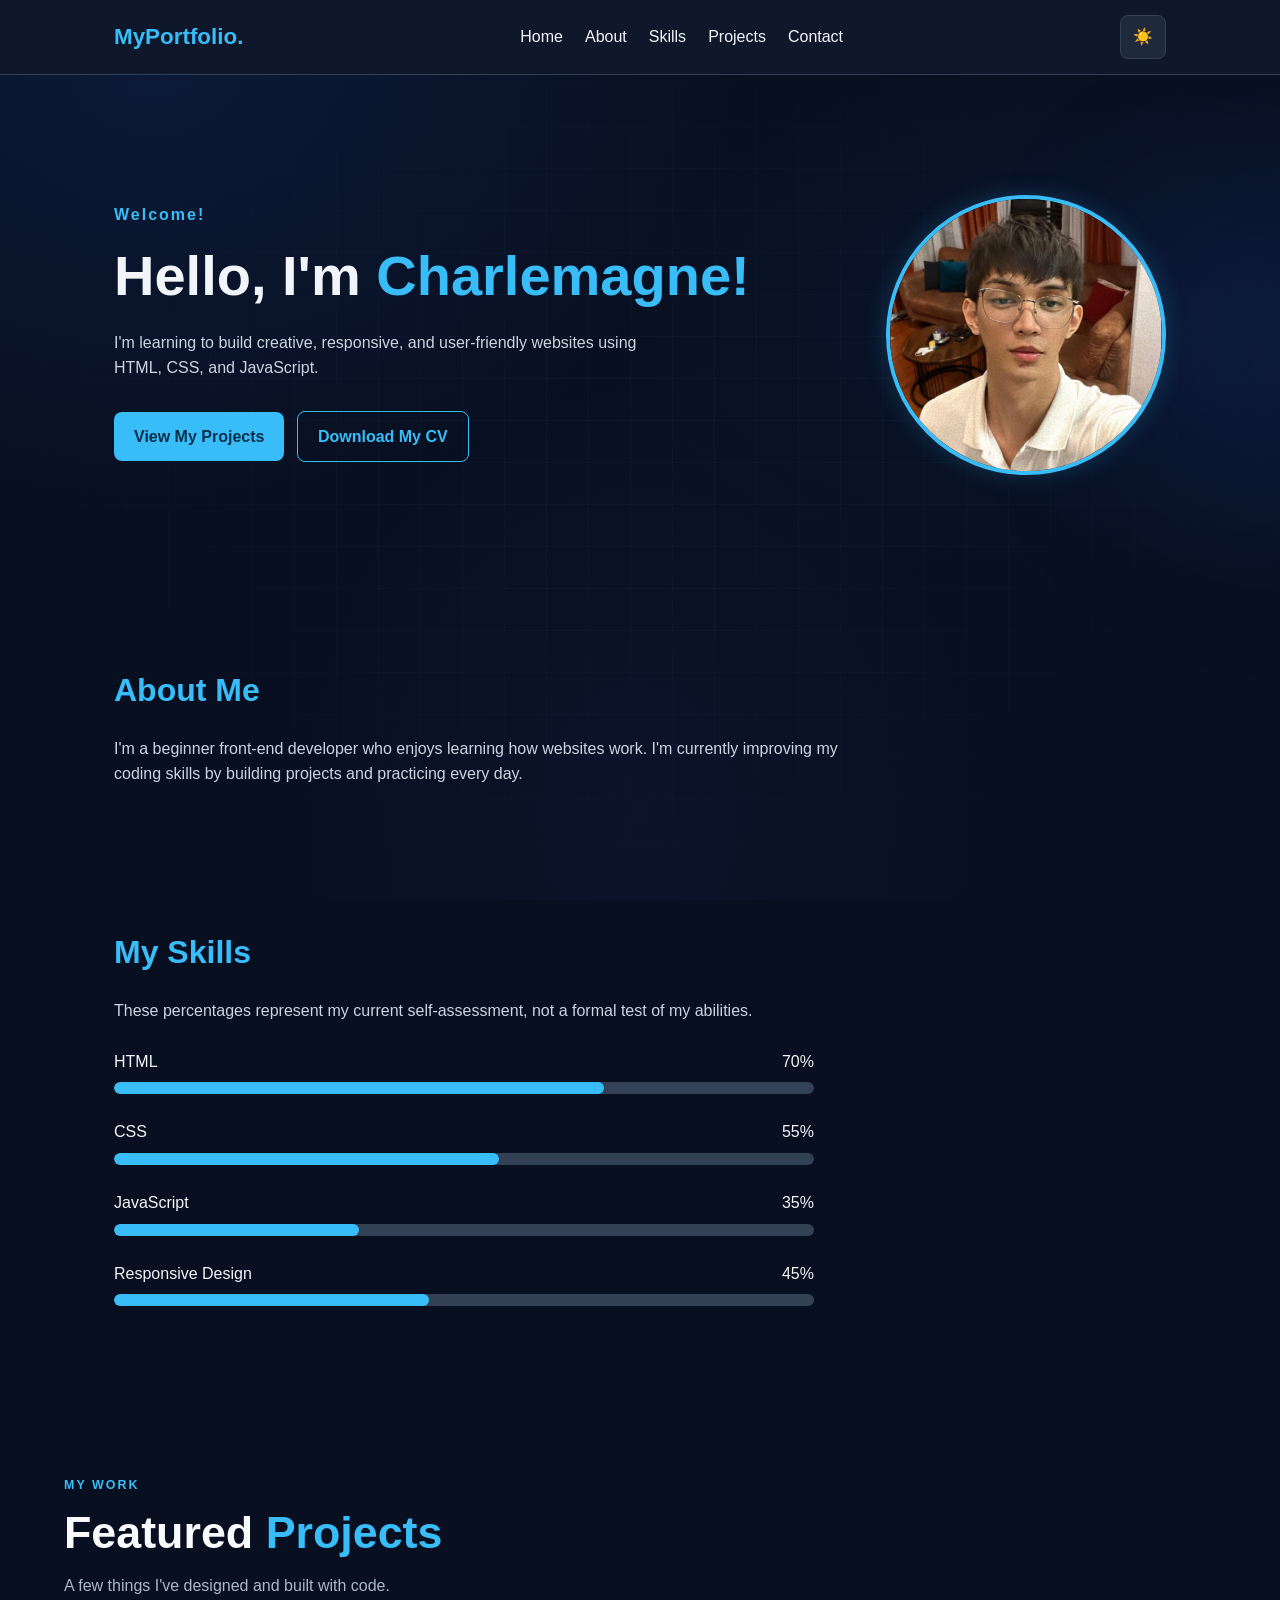
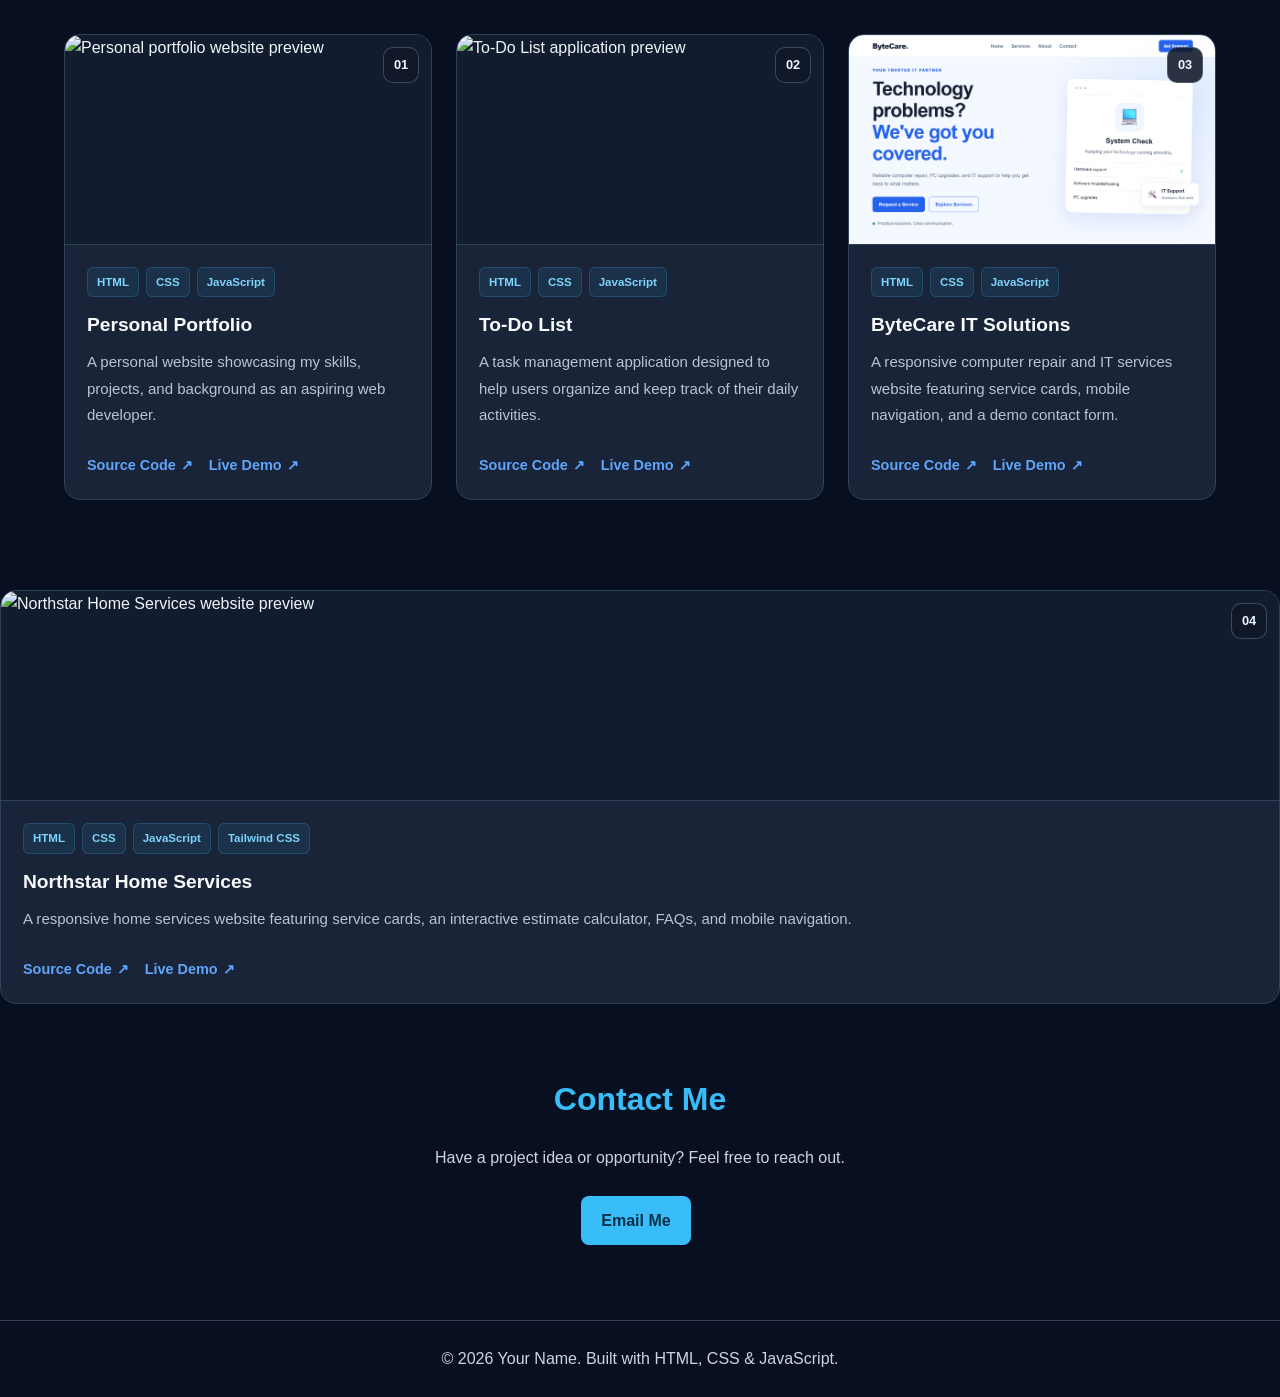
==== index.html @ 82685872 "Update index.html" ====
<!DOCTYPE html>
<html lang="en">
<head>
    <meta charset="UTF-8">
    <meta name="viewport" content="width=device-width, initial-scale=1.0">
    <title>My Portfolio</title>
    <link rel="stylesheet" href="style.css">
</head>
<body>

    <!-- Navigation -->
    <header>
        <nav class="navbar">
            <a href="#home" class="logo">MyPortfolio.</a>

            <button class="menu-toggle" id="menu-toggle"
                aria-label="Open navigation menu"
                aria-expanded="false">
                ☰
            </button>

            <ul class="nav-links" id="nav-links">
                <li><a href="#home">Home</a></li>
                <li><a href="#about">About</a></li>
                <li><a href="#skills">Skills</a></li>
                <li><a href="#projects">Projects</a></li>
                <li><a href="#contact">Contact</a></li>
            </ul>

            <button class="theme-toggle" id="theme-toggle"
                aria-label="Switch color theme">☀️</button>
        </nav>
    </header>

    <main>
        <!-- Home -->
        <section id="home" class="hero">
            <div class="hero-content">
                <p class="tagline">Welcome!</p>
                <h1>Hello, I'm <span>Charlemagne!</span></h1>
                <p>
                    I'm learning to build creative, responsive,
                    and user-friendly websites using HTML, CSS,
                    and JavaScript.
                </p>
                <a href="#projects" class="btn">View My Projects</a>
                <a href="cv.pdf" class="btn btn-outline" download>
                    Download My CV
                </a>
            </div>

            <div class="hero-image">
                <img src="profile.jpg" alt="My profile picture">
            </div>
        </section>

        <!-- About -->
        <section id="about" class="section">
            <h2>About Me</h2>
            <p>
                I'm a beginner front-end developer who enjoys
                learning how websites work. I'm currently
                improving my coding skills by building projects
                and practicing every day.
            </p>
        </section>

        <!-- Skills -->
        <section id="skills" class="section">
            <h2>My Skills</h2>
            <p class="section-description">
                These percentages represent my current self-assessment,
                not a formal test of my abilities.
            </p>

            <div class="skills-container">
                <div class="skill">
                    <div class="skill-info">
                        <span>HTML</span>
                        <span>70%</span>
                    </div>
                    <div class="skill-bar">
                        <div class="skill-progress" style="--level: 70%"></div>
                    </div>
                </div>

                <div class="skill">
                    <div class="skill-info">
                        <span>CSS</span>
                        <span>55%</span>
                    </div>
                    <div class="skill-bar">
                        <div class="skill-progress" style="--level: 55%"></div>
                    </div>
                </div>

                <div class="skill">
                    <div class="skill-info">
                        <span>JavaScript</span>
                        <span>35%</span>
                    </div>
                    <div class="skill-bar">
                        <div class="skill-progress" style="--level: 35%"></div>
                    </div>
                </div>

                <div class="skill">
                    <div class="skill-info">
                        <span>Responsive Design</span>
                        <span>45%</span>
                    </div>
                    <div class="skill-bar">
                        <div class="skill-progress" style="--level: 45%"></div>
                    </div>
                </div>
            </div>
        </section>

        

<!-- Projects Section -->
<section id="projects" class="projects-section">
    <div class="projects-container">

        <div class="projects-heading">
            <span class="section-label">MY WORK</span>
            <h2>Featured <span>Projects</span></h2>
            <p>A few things I've designed and built with code.</p>
        </div>

        <div class="projects-grid">

            <!-- Project 1: Personal Portfolio -->
            <article class="project-card-new">
                <div class="project-preview">
                    <img
                        src="portfolio-preview.png"
                        alt="Personal portfolio website preview"
                        loading="lazy"
                    >
                    <span class="project-number">01</span>
                </div>

                <div class="project-info">
                    <div class="project-tags">
                        <span>HTML</span>
                        <span>CSS</span>
                        <span>JavaScript</span>
                    </div>

                    <h3>Personal Portfolio</h3>

                    <p>
                        A personal website showcasing my skills,
                        projects, and background as an aspiring
                        web developer.
                    </p>

                    <div class="project-actions">
                        <!-- Keep your existing portfolio GitHub URL -->
                        <a href="YOUR_EXISTING_PORTFOLIO_GITHUB_URL"
                           target="_blank"
                           rel="noopener noreferrer">
                            Source Code <span>↗</span>
                        </a>

                        <!-- Keep your existing portfolio live URL -->
                        <a href="YOUR_EXISTING_PORTFOLIO_LIVE_URL"
                           target="_blank"
                           rel="noopener noreferrer">
                            Live Demo <span>↗</span>
                        </a>
                    </div>
                </div>
            </article>

            <!-- Project 2: To-Do List -->
            <article class="project-card-new">
                <div class="project-preview">
                    <img
                        src="todo-preview.png"
                        alt="To-Do List application preview"
                        loading="lazy"
                    >
                    <span class="project-number">02</span>
                </div>

                <div class="project-info">
                    <div class="project-tags">
                        <span>HTML</span>
                        <span>CSS</span>
                        <span>JavaScript</span>
                    </div>

                    <h3>To-Do List</h3>

                    <p>
                        A task management application designed to
                        help users organize and keep track of
                        their daily activities.
                    </p>

                    <div class="project-actions">
                        <!-- Copy your existing To-Do List GitHub URL -->
                        <a href="YOUR_EXISTING_TODO_GITHUB_URL"
                           target="_blank"
                           rel="noopener noreferrer">
                            Source Code <span>↗</span>
                        </a>

                        <!-- Copy your existing To-Do List live URL -->
                        <a href="YOUR_EXISTING_TODO_LIVE_URL"
                           target="_blank"
                           rel="noopener noreferrer">
                            Live Demo <span>↗</span>
                        </a>
                    </div>
                </div>
            </article>

            <!-- Project 3: ByteCare IT Solutions -->
            <article class="project-card-new">
                <div class="project-preview">
                    <img
                        src="bytecare-preview.png"
                        alt="ByteCare IT Solutions website preview"
                        loading="lazy"
                    >
                    <span class="project-number">03</span>
                </div>

                <div class="project-info">
                    <div class="project-tags">
                        <span>HTML</span>
                        <span>CSS</span>
                        <span>JavaScript</span>
                    </div>

                    <h3>ByteCare IT Solutions</h3>

                    <p>
                        A responsive computer repair and IT services
                        website featuring service cards, mobile
                        navigation, and a demo contact form.
                    </p>

                    <div class="project-actions">
                        <a href="https://github.com/CharlesOlivar006/bytecare-website"
                           target="_blank"
                           rel="noopener noreferrer">
                            Source Code <span>↗</span>
                        </a>

                        <a href="https://charlesolivar006.github.io/bytecare-website/"
                           target="_blank"
                           rel="noopener noreferrer">
                            Live Demo <span>↗</span>
                        </a>
                    </div>
                </div>
            </article>

        </div>
    </div>
</section>


            <!-- Project 4: Northstar Home Services -->
            <article class="project-card-new">
                <div class="project-preview">
                    <img
                        src="northstar-preview.png"
                        alt="Northstar Home Services website preview"
                        loading="lazy"
                    >
                    <span class="project-number">04</span>
                </div>

                <div class="project-info">
                    <div class="project-tags">
                        <span>HTML</span>
                        <span>CSS</span>
                        <span>JavaScript</span>
                        <span>Tailwind CSS</span>
                    </div>

                    <h3>Northstar Home Services</h3>

                    <p>
                        A responsive home services website featuring
                        service cards, an interactive estimate calculator,
                        FAQs, and mobile navigation.
                    </p>

                    <div class="project-actions">
                        <a
                            href="https://github.com/CharlesOlivar006/north-star-services"
                            target="_blank"
                            rel="noopener noreferrer"
                        >
                            Source Code <span>↗</span>
                        </a>

                        <a
                            href="https://charlesolivar006.github.io/north-star-services/"
                            target="_blank"
                            rel="noopener noreferrer"
                        >
                            Live Demo <span>↗</span>
                        </a>
                    </div>
                </div>
            </article>


        <!-- Contact -->
        <section id="contact" class="section contact">
            <h2>Contact Me</h2>
            <p>Have a project idea or opportunity? Feel free to reach out.</p>
            <a href="mailto:olivarcharles07@gmail.com" class="btn">
                Email Me
            </a>
        </section>
    </main>

    <footer>
        <p>© <span id="year"></span> Your Name. Built with HTML, CSS & JavaScript.</p>
    </footer>

    <script src="script.js"></script>
</body>
</html>
---- style.css ----
/* Theme colors */
:root {
    color-scheme: dark;
    --bg: #0f172a;
    --surface: #1e293b;
    --text: #f1f5f9;
    --muted: #cbd5e1;
    --accent: #38bdf8;
    --border: #334155;
}

body.light-mode {
    color-scheme: light;
    --bg: #f8fafc;
    --surface: #ffffff;
    --text: #0f172a;
    --muted: #475569;
    --accent: #0284c7;
    --border: #cbd5e1;
}

* {
    margin: 0;
    padding: 0;
    box-sizing: border-box;
}

html {
    scroll-behavior: smooth;
    scroll-padding-top: 85px;
}

body {
    font-family: Arial, sans-serif;
    background: var(--bg);
    color: var(--text);
    line-height: 1.6;
    transition: background 0.3s, color 0.3s;
}

a {
    color: inherit;
    text-decoration: none;
}

button {
    font: inherit;
}

/* Navigation */
header {
    position: sticky;
    top: 0;
    z-index: 100;
    background: var(--bg);
    border-bottom: 1px solid var(--border);
}

.navbar {
    max-width: 1100px;
    margin: auto;
    min-height: 70px;
    padding: 15px 24px;
    display: flex;
    align-items: center;
    justify-content: space-between;
    gap: 20px;
}

.logo {
    color: var(--accent);
    font-size: 1.4rem;
    font-weight: bold;
}

.nav-links {
    display: flex;
    align-items: center;
    gap: 22px;
    list-style: none;
}

.nav-links a {
    transition: color 0.2s;
}

.nav-links a:hover {
    color: var(--accent);
}

.theme-toggle,
.menu-toggle {
    cursor: pointer;
    border: 1px solid var(--border);
    background: var(--surface);
    color: var(--text);
    border-radius: 8px;
    padding: 8px 12px;
}

.menu-toggle {
    display: none;
}

/* Home section */
.hero {
    max-width: 1100px;
    min-height: 520px;
    margin: auto;
    padding: 70px 24px;
    display: flex;
    align-items: center;
    justify-content: space-between;
    gap: 50px;
}

.hero-content {
    flex: 1;
}

.tagline {
    color: var(--accent);
    font-weight: bold;
    letter-spacing: 2px;
    margin-bottom: 15px;
}

h1 {
    font-size: clamp(2.2rem, 5vw, 3.5rem);
    line-height: 1.2;
    margin-bottom: 20px;
}

h1 span {
    color: var(--accent);
}

.hero-content > p:not(.tagline) {
    color: var(--muted);
    max-width: 550px;
    margin-bottom: 25px;
}

.btn {
    display: inline-block;
    background: var(--accent);
    color: #082f49;
    padding: 12px 20px;
    margin: 5px 8px 5px 0;
    border-radius: 8px;
    font-weight: bold;
    transition: transform 0.25s, box-shadow 0.25s;
}

.btn:hover {
    transform: translateY(-3px);
    box-shadow: 0 8px 20px #38bdf833;
}

.btn-outline {
    background: transparent;
    color: var(--accent);
    border: 1px solid var(--accent);
}

.hero-image {
    flex: 0 0 280px;
    width: 280px;
    height: 280px;
    border-radius: 50%;
    overflow: hidden;
    border: 4px solid var(--accent);
    box-shadow: 0 0 25px #38bdf833;
    transition: transform 0.3s;
}

.hero-image:hover {
    transform: scale(1.05) rotate(2deg);
}

.hero-image img {
    display: block;
    width: 100%;
    height: 100%;
    object-fit: cover;
}

/* General sections */
.section {
    max-width: 1100px;
    margin: auto;
    padding: 70px 24px;
}

.section h2 {
    color: var(--accent);
    font-size: 2rem;
    margin-bottom: 20px;
}

.section > p {
    color: var(--muted);
    max-width: 750px;
}

.section-description {
    margin-bottom: 25px;
}

/* Skills */
.skills-container {
    max-width: 700px;
}

.skill {
    margin-bottom: 25px;
}

.skill-info {
    display: flex;
    justify-content: space-between;
    margin-bottom: 8px;
}

.skill-bar {
    height: 12px;
    background: var(--border);
    border-radius: 20px;
    overflow: hidden;
}

.skill-progress {
    width: 0;
    height: 100%;
    background: var(--accent);
    border-radius: 20px;
}

.skills-container.animate .skill-progress {
    animation: grow 1.3s ease-out forwards;
}

@keyframes grow {
    from {
        width: 0;
    }
    to {
        width: var(--level);
    }
}

/* Projects */
.project-grid {
    display: grid;
    grid-template-columns: repeat(3, minmax(0, 1fr));
    gap: 24px;
}

.project-card {
    background: var(--surface);
    border: 1px solid var(--border);
    border-radius: 12px;
    padding: 25px;
    transition: transform 0.25s, border-color 0.25s,
                box-shadow 0.25s;
}

.project-card:hover {
    transform: translateY(-8px);
    border-color: var(--accent);
    box-shadow: 0 12px 25px #00000022;
}

.project-card h3 {
    margin-bottom: 12px;
}

.project-card p {
    color: var(--muted);
    margin-bottom: 18px;
}

.project-tag {
    font-size: 0.85rem;
    color: var(--accent);
}

/* Contact and footer */
.contact {
    text-align: center;
}

.contact > p {
    margin: 0 auto 20px;
}

footer {
    text-align: center;
    padding: 25px;
    color: var(--muted);
    border-top: 1px solid var(--border);
}

/* Mobile layout */
@media (max-width: 760px) {
    .navbar {
        flex-wrap: wrap;
    }

    .menu-toggle {
        display: block;
        margin-left: auto;
    }

    .nav-links {
        display: none;
        order: 4;
        width: 100%;
        flex-direction: column;
        align-items: flex-start;
        gap: 0;
        padding-top: 10px;
    }

    .nav-links.open {
        display: flex;
    }

    .nav-links li {
        width: 100%;
    }

    .nav-links a {
        display: block;
        padding: 10px 0;
    }

    .hero {
        flex-direction: column-reverse;
        text-align: center;
        padding-top: 45px;
        gap: 30px;
    }

    .hero-image {
        flex: 0 0 220px;
        width: 220px;
        height: 220px;
    }

    .hero-content > p:not(.tagline) {
        margin-left: auto;
        margin-right: auto;
    }

    .project-grid {
        grid-template-columns: 1fr;
    }
}

@media (prefers-reduced-motion: reduce) {
    *,
    *::before,
    *::after {
        scroll-behavior: auto !important;
        animation-duration: 0.01ms !important;
        transition-duration: 0.01ms !important;
    }
}

.project-image {
  display: block;
  width: 100%;
  height: 200px;
  object-fit: cover;
  object-position: top;
  border-radius: 10px;
}

.project-content {
  padding-top: 16px;
}

.project-links {
  display: flex;
  flex-wrap: wrap;
  gap: 16px;
  margin-top: 16px;
}

.project-links a {
  color: #3b82f6;
  font-weight: 600;
}

.project-links a:hover {
  text-decoration: underline;
}

/* ===================================
   NEW PROJECTS SECTION
   Modern dark + image-first cards
=================================== */

.projects-section {
    padding: 70px 0 90px;
    scroll-margin-top: 90px;
}

.projects-container {
    width: min(1200px, 90%);
    margin: 0 auto;
}

/* Heading */

.projects-heading {
    margin-bottom: 35px;
}

.section-label {
    display: inline-block;
    margin-bottom: 10px;
    color: #38bdf8;
    font-size: 0.78rem;
    font-weight: 700;
    letter-spacing: 2px;
}

.projects-heading h2 {
    margin: 0 0 12px;
    color: #f8fafc;
    font-size: clamp(2rem, 4vw, 2.8rem);
    line-height: 1.2;
}

.projects-heading h2 span {
    color: #38bdf8;
}

.projects-heading p {
    margin: 0;
    color: #aab7cc;
    font-size: 1rem;
    line-height: 1.7;
}

/* Responsive card grid */

.projects-grid {
    display: grid;
    grid-template-columns: repeat(3, minmax(0, 1fr));
    gap: 24px;
    align-items: stretch;
}

/* Individual project card */

.project-card-new {
    min-width: 0;
    overflow: hidden;
    display: flex;
    flex-direction: column;

    background: #192438;
    border: 1px solid #30415a;
    border-radius: 16px;

    transition:
        transform 0.25s ease,
        border-color 0.25s ease,
        box-shadow 0.25s ease;
}

.project-card-new:hover {
    transform: translateY(-5px);
    border-color: #38bdf8;
    box-shadow: 0 12px 30px rgba(0, 0, 0, 0.2);
}

/* Website screenshot */

.project-preview {
    position: relative;
    height: 210px;
    overflow: hidden;
    background: #111c2e;
    border-bottom: 1px solid #30415a;
}

.project-preview img {
    display: block;
    width: 100%;
    height: 100%;
    object-fit: cover;
    object-position: top center;

    transition: transform 0.35s ease;
}

.project-card-new:hover .project-preview img {
    transform: scale(1.035);
}

/* Small project number */

.project-number {
    position: absolute;
    top: 12px;
    right: 12px;

    display: grid;
    place-items: center;
    width: 36px;
    height: 36px;

    color: #eaf7ff;
    background: rgba(15, 23, 42, 0.88);
    border: 1px solid rgba(148, 163, 184, 0.35);
    border-radius: 10px;

    font-size: 0.8rem;
    font-weight: 700;
}

/* Text and details */

.project-info {
    display: flex;
    flex-direction: column;
    align-items: flex-start;
    flex: 1;
    padding: 22px;
}

.project-tags {
    display: flex;
    flex-wrap: wrap;
    gap: 7px;
    margin-bottom: 15px;
}

.project-tags span {
    padding: 5px 9px;
    color: #7dd3fc;
    background: rgba(56, 189, 248, 0.09);
    border: 1px solid rgba(56, 189, 248, 0.2);
    border-radius: 6px;

    font-size: 0.72rem;
    font-weight: 600;
}

.project-info h3 {
    margin: 0 0 10px;
    color: #f8fafc;
    font-size: 1.2rem;
    line-height: 1.4;
}

.project-info p {
    margin: 0 0 22px;
    color: #b7c3d6;
    font-size: 0.94rem;
    line-height: 1.75;
}

/* Links stay at the bottom of each card */

.project-actions {
    display: flex;
    flex-wrap: wrap;
    gap: 16px;
    margin-top: auto;
    padding-top: 4px;
}

.project-actions a {
    display: inline-flex;
    align-items: center;
    gap: 5px;

    color: #60a5fa;
    font-size: 0.9rem;
    font-weight: 700;
    text-decoration: none;

    transition: color 0.2s ease;
}

.project-actions a:hover {
    color: #7dd3fc;
}

.project-actions a span {
    transition: transform 0.2s ease;
}

.project-actions a:hover span {
    transform: translate(2px, -2px);
}

/* Tablet */

@media (max-width: 900px) {
    .projects-grid {
        grid-template-columns: repeat(2, minmax(0, 1fr));
        gap: 20px;
    }

    .project-preview {
        height: 190px;
    }
}

/* Mobile */

@media (max-width: 600px) {
    .projects-section {
        padding: 50px 0 65px;
    }

    .projects-container {
        width: 90%;
    }

    .projects-grid {
        grid-template-columns: 1fr;
        gap: 22px;
    }

    .projects-heading {
        margin-bottom: 25px;
    }

    .project-preview {
        height: 220px;
    }

    .project-info {
        padding: 20px;
    }
}

/* Respect visitors who prefer reduced motion */

@media (prefers-reduced-motion: reduce) {
    .project-card-new,
    .project-preview img,
    .project-actions a,
    .project-actions a span {
        transition: none;
    }

    .project-card-new:hover,
    .project-card-new:hover .project-preview img {
        transform: none;
    }
}

/* =========================================
   PORTFOLIO BACKGROUND — MIDNIGHT MIX
   Subtle gradients + soft glow + tech grid
   ========================================= */

html {
    scroll-behavior: smooth;
}

body {
    position: relative;
    isolation: isolate;
    overflow-x: hidden;

    /* Keep the original dark navy identity */
    background-color: #080f20;

    /* Soft blue lighting across the whole page */
    background-image:
        radial-gradient(
            ellipse at 12% 8%,
            rgba(35, 100, 210, 0.13),
            transparent 38%
        ),
        radial-gradient(
            ellipse at 88% 35%,
            rgba(25, 75, 155, 0.10),
            transparent 34%
        ),
        radial-gradient(
            ellipse at 50% 90%,
            rgba(35, 70, 145, 0.08),
            transparent 42%
        );

    background-attachment: fixed;
}

/* Faint technical grid across the entire website */
body::before {
    content: "";
    position: fixed;
    inset: 0;
    z-index: -1;
    pointer-events: none;

    background-image:
        linear-gradient(
            rgba(130, 170, 255, 0.035) 1px,
            transparent 1px
        ),
        linear-gradient(
            90deg,
            rgba(130, 170, 255, 0.035) 1px,
            transparent 1px
        );

    background-size: 42px 42px;

    /* Fade the grid near the edges */
    -webkit-mask-image: radial-gradient(
        ellipse at center,
        black 20%,
        transparent 85%
    );

    mask-image: radial-gradient(
        ellipse at center,
        black 20%,
        transparent 85%
    );
}

/* Large, blurred blue glow behind the content */
body::after {
    content: "";
    position: fixed;
    width: 340px;
    height: 340px;
    top: 20%;
    right: -180px;
    z-index: -1;
    pointer-events: none;

    background: rgba(38, 100, 220, 0.10);
    border-radius: 50%;
    filter: blur(90px);
}

/* Keep content above the decorative background */
body > * {
    position: relative;
}

/* Give existing sections a little visual separation.
   Transparent backgrounds allow the new design to show. */
section {
    background-color: transparent;
}

/* Respect visitors who prefer reduced motion */
@media (prefers-reduced-motion: reduce) {
    html {
        scroll-behavior: auto;
    }
}

/* Mobile optimization */
@media (max-width: 768px) {
    body {
        background-attachment: scroll;
    }

    body::before {
        background-size: 32px 32px;
        opacity: 0.75;
    }

    body::after {
        width: 230px;
        height: 230px;
        right: -150px;
        filter: blur(70px);
    }
}
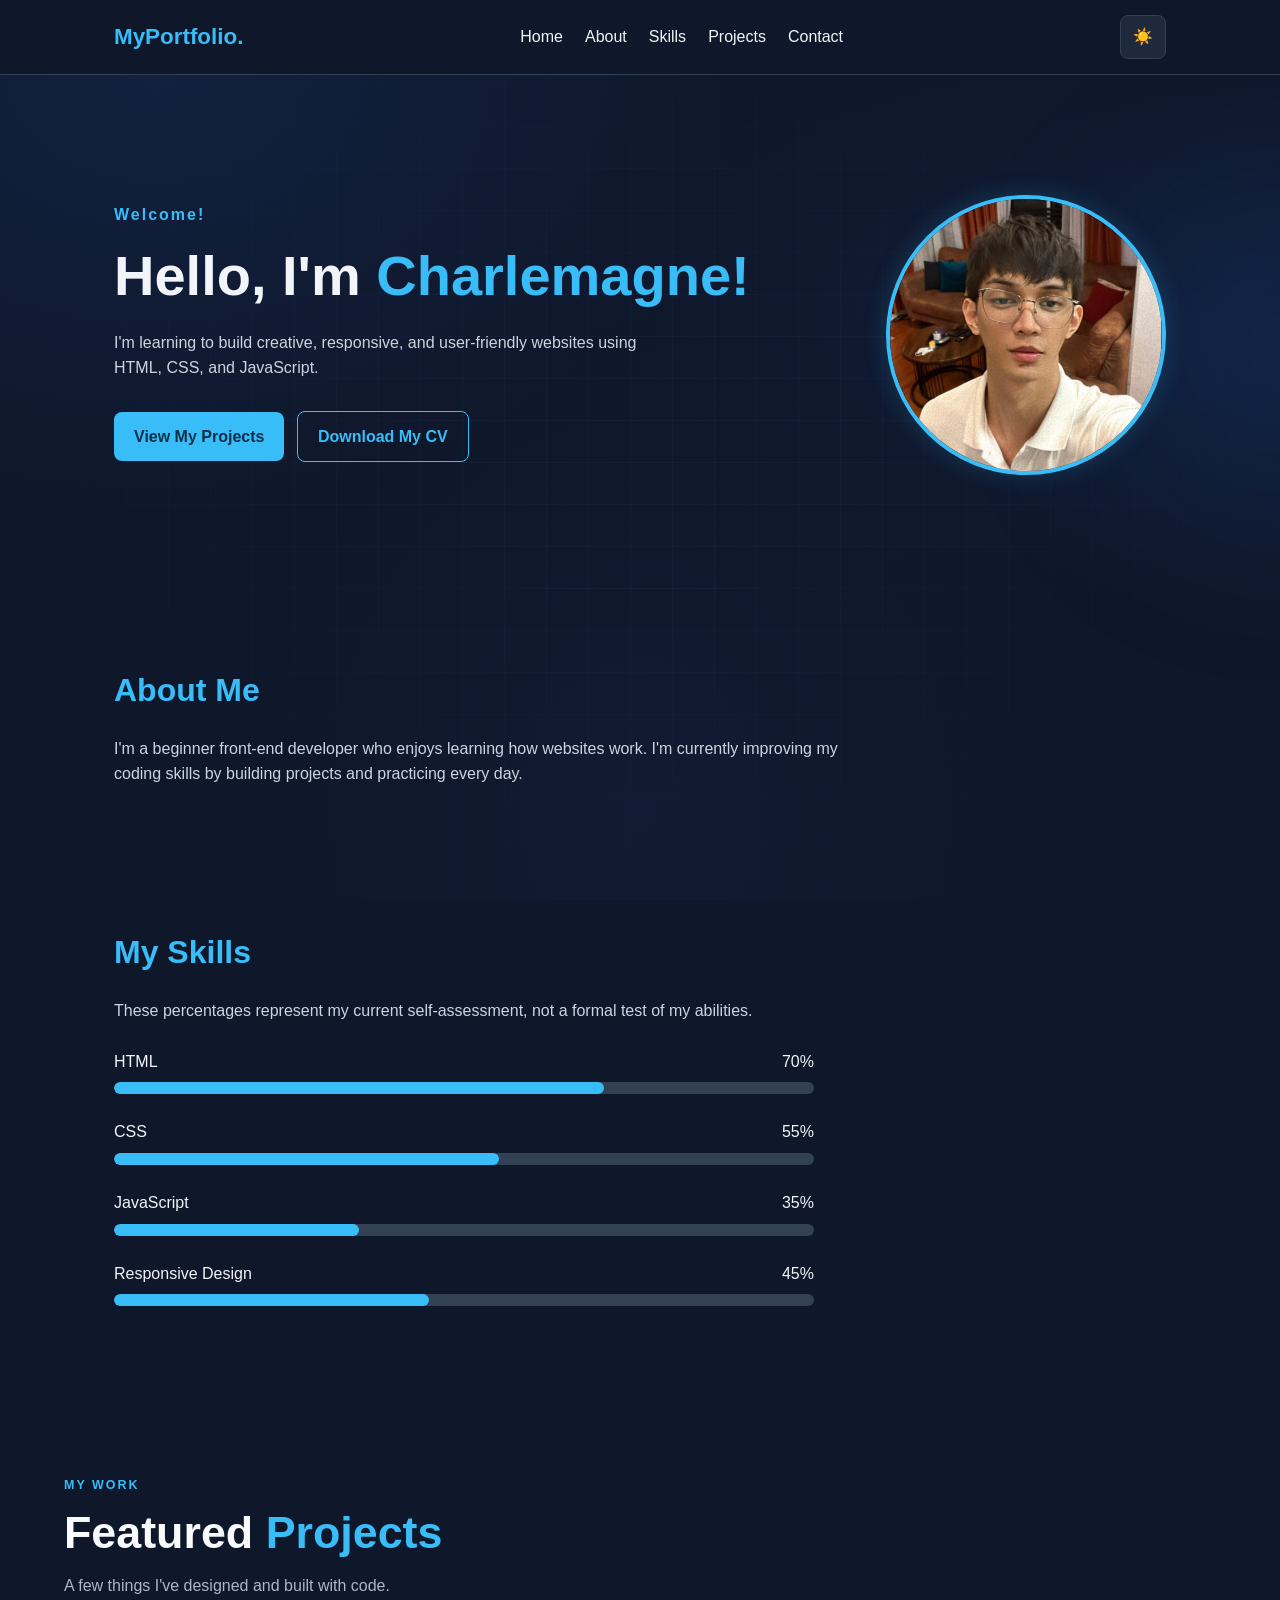
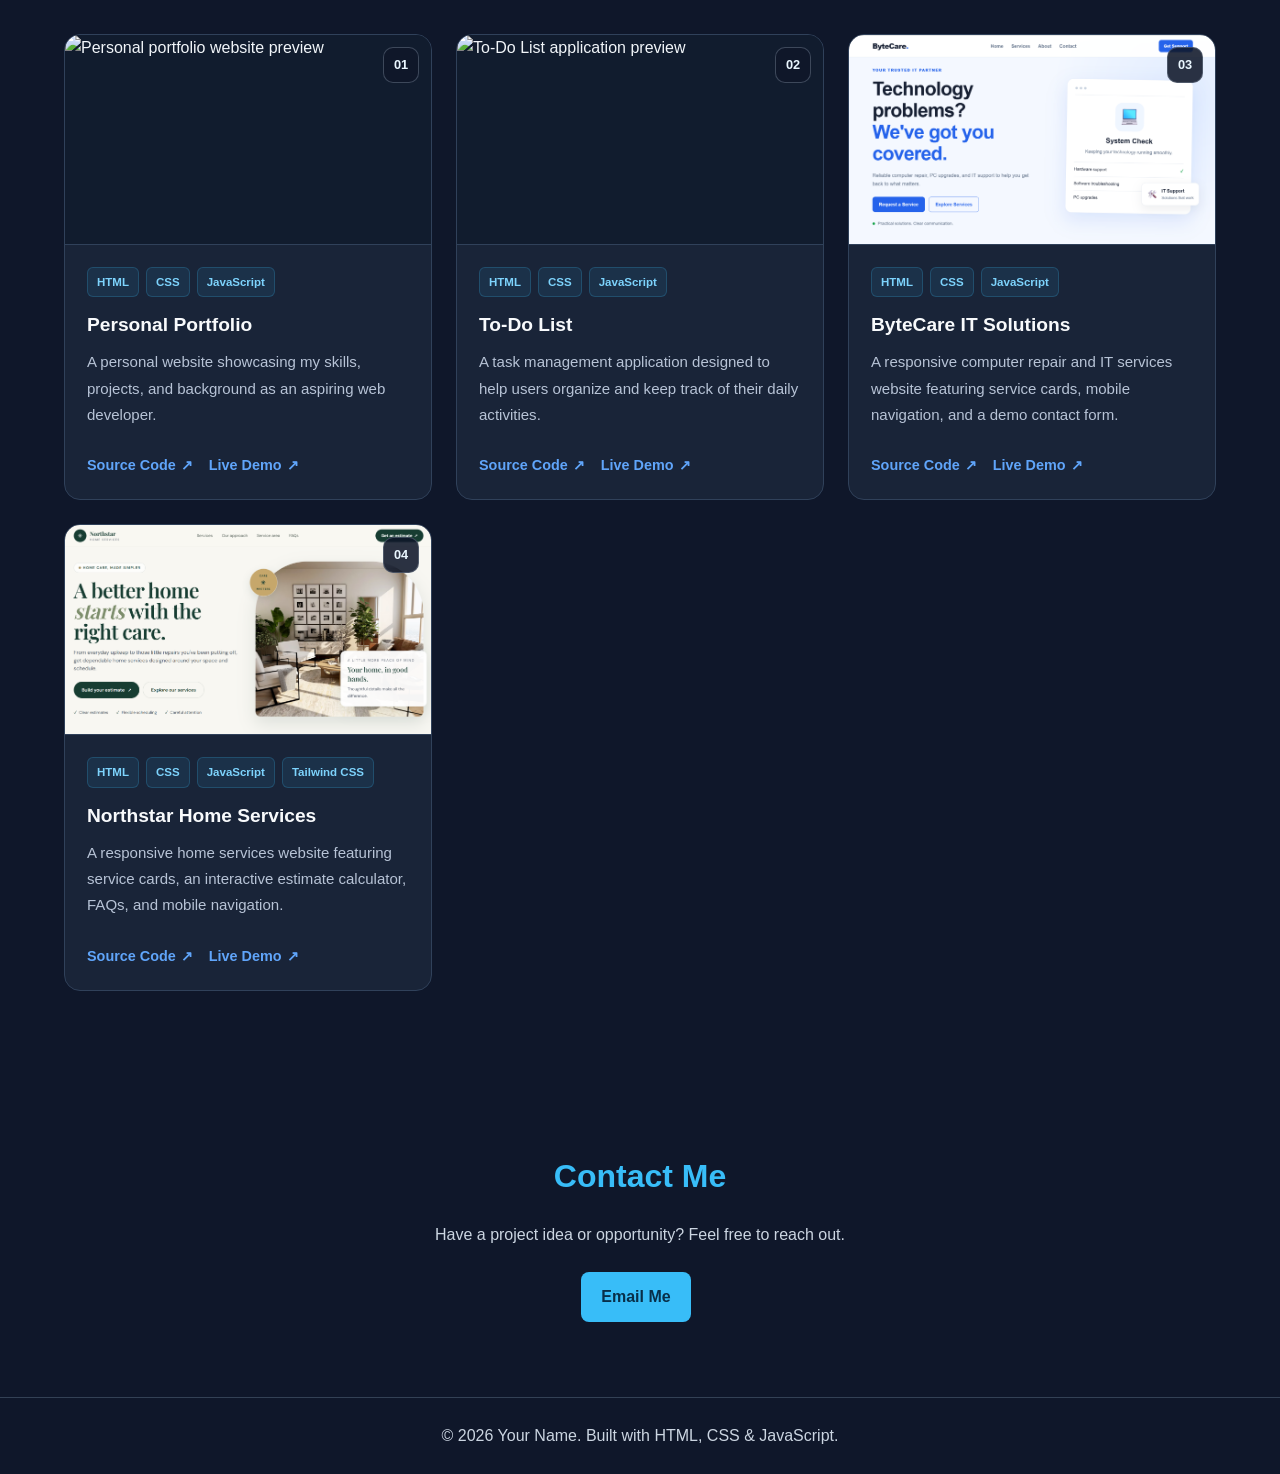
==== commit 09f817cb: "Update index.html" ====
--- a/index.html
+++ b/index.html
@@ -118,16 +118,19 @@
 
         
 
+
 <!-- Projects Section -->
 <section id="projects" class="projects-section">
     <div class="projects-container">
 
+        <!-- Projects Heading -->
         <div class="projects-heading">
             <span class="section-label">MY WORK</span>
             <h2>Featured <span>Projects</span></h2>
             <p>A few things I've designed and built with code.</p>
         </div>
 
+        <!-- All Four Project Cards -->
         <div class="projects-grid">
 
             <!-- Project 1: Personal Portfolio -->
@@ -157,17 +160,19 @@
                     </p>
 
                     <div class="project-actions">
-                        <!-- Keep your existing portfolio GitHub URL -->
-                        <a href="YOUR_EXISTING_PORTFOLIO_GITHUB_URL"
-                           target="_blank"
-                           rel="noopener noreferrer">
+                        <a
+                            href="https://github.com/CharlesOlivar006/My-portfolio"
+                            target="_blank"
+                            rel="noopener noreferrer"
+                        >
                             Source Code <span>↗</span>
                         </a>
 
-                        <!-- Keep your existing portfolio live URL -->
-                        <a href="YOUR_EXISTING_PORTFOLIO_LIVE_URL"
-                           target="_blank"
-                           rel="noopener noreferrer">
+                        <a
+                            href="https://charlesolivar006.github.io/My-portfolio/"
+                            target="_blank"
+                            rel="noopener noreferrer"
+                        >
                             Live Demo <span>↗</span>
                         </a>
                     </div>
@@ -201,17 +206,19 @@
                     </p>
 
                     <div class="project-actions">
-                        <!-- Copy your existing To-Do List GitHub URL -->
-                        <a href="YOUR_EXISTING_TODO_GITHUB_URL"
-                           target="_blank"
-                           rel="noopener noreferrer">
+                        <a
+                            href="YOUR_EXISTING_TODO_GITHUB_URL"
+                            target="_blank"
+                            rel="noopener noreferrer"
+                        >
                             Source Code <span>↗</span>
                         </a>
 
-                        <!-- Copy your existing To-Do List live URL -->
-                        <a href="YOUR_EXISTING_TODO_LIVE_URL"
-                           target="_blank"
-                           rel="noopener noreferrer">
+                        <a
+                            href="YOUR_EXISTING_TODO_LIVE_URL"
+                            target="_blank"
+                            rel="noopener noreferrer"
+                        >
                             Live Demo <span>↗</span>
                         </a>
                     </div>
@@ -245,25 +252,24 @@
                     </p>
 
                     <div class="project-actions">
-                        <a href="https://github.com/CharlesOlivar006/bytecare-website"
-                           target="_blank"
-                           rel="noopener noreferrer">
+                        <a
+                            href="https://github.com/CharlesOlivar006/bytecare-website"
+                            target="_blank"
+                            rel="noopener noreferrer"
+                        >
                             Source Code <span>↗</span>
                         </a>
 
-                        <a href="https://charlesolivar006.github.io/bytecare-website/"
-                           target="_blank"
-                           rel="noopener noreferrer">
+                        <a
+                            href="https://charlesolivar006.github.io/bytecare-website/"
+                            target="_blank"
+                            rel="noopener noreferrer"
+                        >
                             Live Demo <span>↗</span>
                         </a>
                     </div>
                 </div>
             </article>
-
-        </div>
-    </div>
-</section>
-
 
             <!-- Project 4: Northstar Home Services -->
             <article class="project-card-new">
@@ -312,6 +318,9 @@
                 </div>
             </article>
 
+        </div>
+    </div>
+</section>
 
         <!-- Contact -->
         <section id="contact" class="section contact">
--- a/style.css
+++ b/style.css
@@ -455,6 +455,15 @@
     align-items: stretch;
 }
 
+.project-card-new {
+    min-width: 0;
+    width: 100%;
+    height: 100%;
+    overflow: hidden;
+    display: flex;
+    flex-direction: column;
+}
+
 /* Individual project card */
 
 .project-card-new {
@@ -661,78 +670,52 @@
 
 /* =========================================
    PORTFOLIO BACKGROUND — MIDNIGHT MIX
-   Subtle gradients + soft glow + tech grid
+   Theme-aware gradients + subtle tech grid
    ========================================= */
 
-html {
-    scroll-behavior: smooth;
-}
-
+/* The existing theme variables above control the base colors.
+   These extra variables let the decorative background follow them. */
 body {
+    --glow-one: rgba(35, 100, 210, 0.13);
+    --glow-two: rgba(25, 75, 155, 0.10);
+    --glow-three: rgba(35, 70, 145, 0.08);
+    --grid-line: rgba(130, 170, 255, 0.035);
+
     position: relative;
     isolation: isolate;
     overflow-x: hidden;
-
-    /* Keep the original dark navy identity */
-    background-color: #080f20;
-
-    /* Soft blue lighting across the whole page */
+    background-color: var(--bg);
     background-image:
-        radial-gradient(
-            ellipse at 12% 8%,
-            rgba(35, 100, 210, 0.13),
-            transparent 38%
-        ),
-        radial-gradient(
-            ellipse at 88% 35%,
-            rgba(25, 75, 155, 0.10),
-            transparent 34%
-        ),
-        radial-gradient(
-            ellipse at 50% 90%,
-            rgba(35, 70, 145, 0.08),
-            transparent 42%
-        );
-
+        radial-gradient(ellipse at 12% 8%, var(--glow-one), transparent 38%),
+        radial-gradient(ellipse at 88% 35%, var(--glow-two), transparent 34%),
+        radial-gradient(ellipse at 50% 90%, var(--glow-three), transparent 42%);
     background-attachment: fixed;
 }
 
-/* Faint technical grid across the entire website */
+/* Light-mode values match the existing body.light-mode toggle */
+body.light-mode {
+    --glow-one: rgba(0, 130, 220, 0.09);
+    --glow-two: rgba(100, 130, 220, 0.07);
+    --glow-three: rgba(0, 160, 200, 0.05);
+    --grid-line: rgba(20, 60, 110, 0.045);
+}
+
+/* Faint technical grid */
 body::before {
     content: "";
     position: fixed;
     inset: 0;
     z-index: -1;
     pointer-events: none;
-
     background-image:
-        linear-gradient(
-            rgba(130, 170, 255, 0.035) 1px,
-            transparent 1px
-        ),
-        linear-gradient(
-            90deg,
-            rgba(130, 170, 255, 0.035) 1px,
-            transparent 1px
-        );
-
+        linear-gradient(var(--grid-line) 1px, transparent 1px),
+        linear-gradient(90deg, var(--grid-line) 1px, transparent 1px);
     background-size: 42px 42px;
-
-    /* Fade the grid near the edges */
-    -webkit-mask-image: radial-gradient(
-        ellipse at center,
-        black 20%,
-        transparent 85%
-    );
-
-    mask-image: radial-gradient(
-        ellipse at center,
-        black 20%,
-        transparent 85%
-    );
-}
-
-/* Large, blurred blue glow behind the content */
+    -webkit-mask-image: radial-gradient(ellipse at center, black 20%, transparent 85%);
+    mask-image: radial-gradient(ellipse at center, black 20%, transparent 85%);
+}
+
+/* Soft decorative glow */
 body::after {
     content: "";
     position: fixed;
@@ -742,28 +725,66 @@
     right: -180px;
     z-index: -1;
     pointer-events: none;
-
-    background: rgba(38, 100, 220, 0.10);
+    background: var(--glow-one);
     border-radius: 50%;
     filter: blur(90px);
 }
 
-/* Keep content above the decorative background */
-body > * {
-    position: relative;
-}
-
-/* Give existing sections a little visual separation.
-   Transparent backgrounds allow the new design to show. */
+/* Let the background show through section areas */
 section {
     background-color: transparent;
 }
 
-/* Respect visitors who prefer reduced motion */
-@media (prefers-reduced-motion: reduce) {
-    html {
-        scroll-behavior: auto;
-    }
+/* Make the newer project cards respect light mode too */
+body.light-mode .projects-heading h2 {
+    color: var(--text);
+}
+
+body.light-mode .projects-heading p {
+    color: var(--muted);
+}
+
+body.light-mode .project-card-new {
+    background: var(--surface);
+    border-color: var(--border);
+}
+
+body.light-mode .project-preview {
+    background: #e2e8f0;
+    border-bottom-color: var(--border);
+}
+
+body.light-mode .project-info h3 {
+    color: var(--text);
+}
+
+body.light-mode .project-info p {
+    color: var(--muted);
+}
+
+body.light-mode .project-number {
+    color: #0f172a;
+    background: rgba(255, 255, 255, 0.92);
+    border-color: rgba(100, 116, 139, 0.35);
+}
+
+body.light-mode .section-label,
+body.light-mode .projects-heading h2 span {
+    color: var(--accent);
+}
+
+body.light-mode .project-tags span {
+    color: #0369a1;
+    background: rgba(2, 132, 199, 0.08);
+    border-color: rgba(2, 132, 199, 0.2);
+}
+
+body.light-mode .project-actions a {
+    color: #0369a1;
+}
+
+body.light-mode .project-actions a:hover {
+    color: #075985;
 }
 
 /* Mobile optimization */
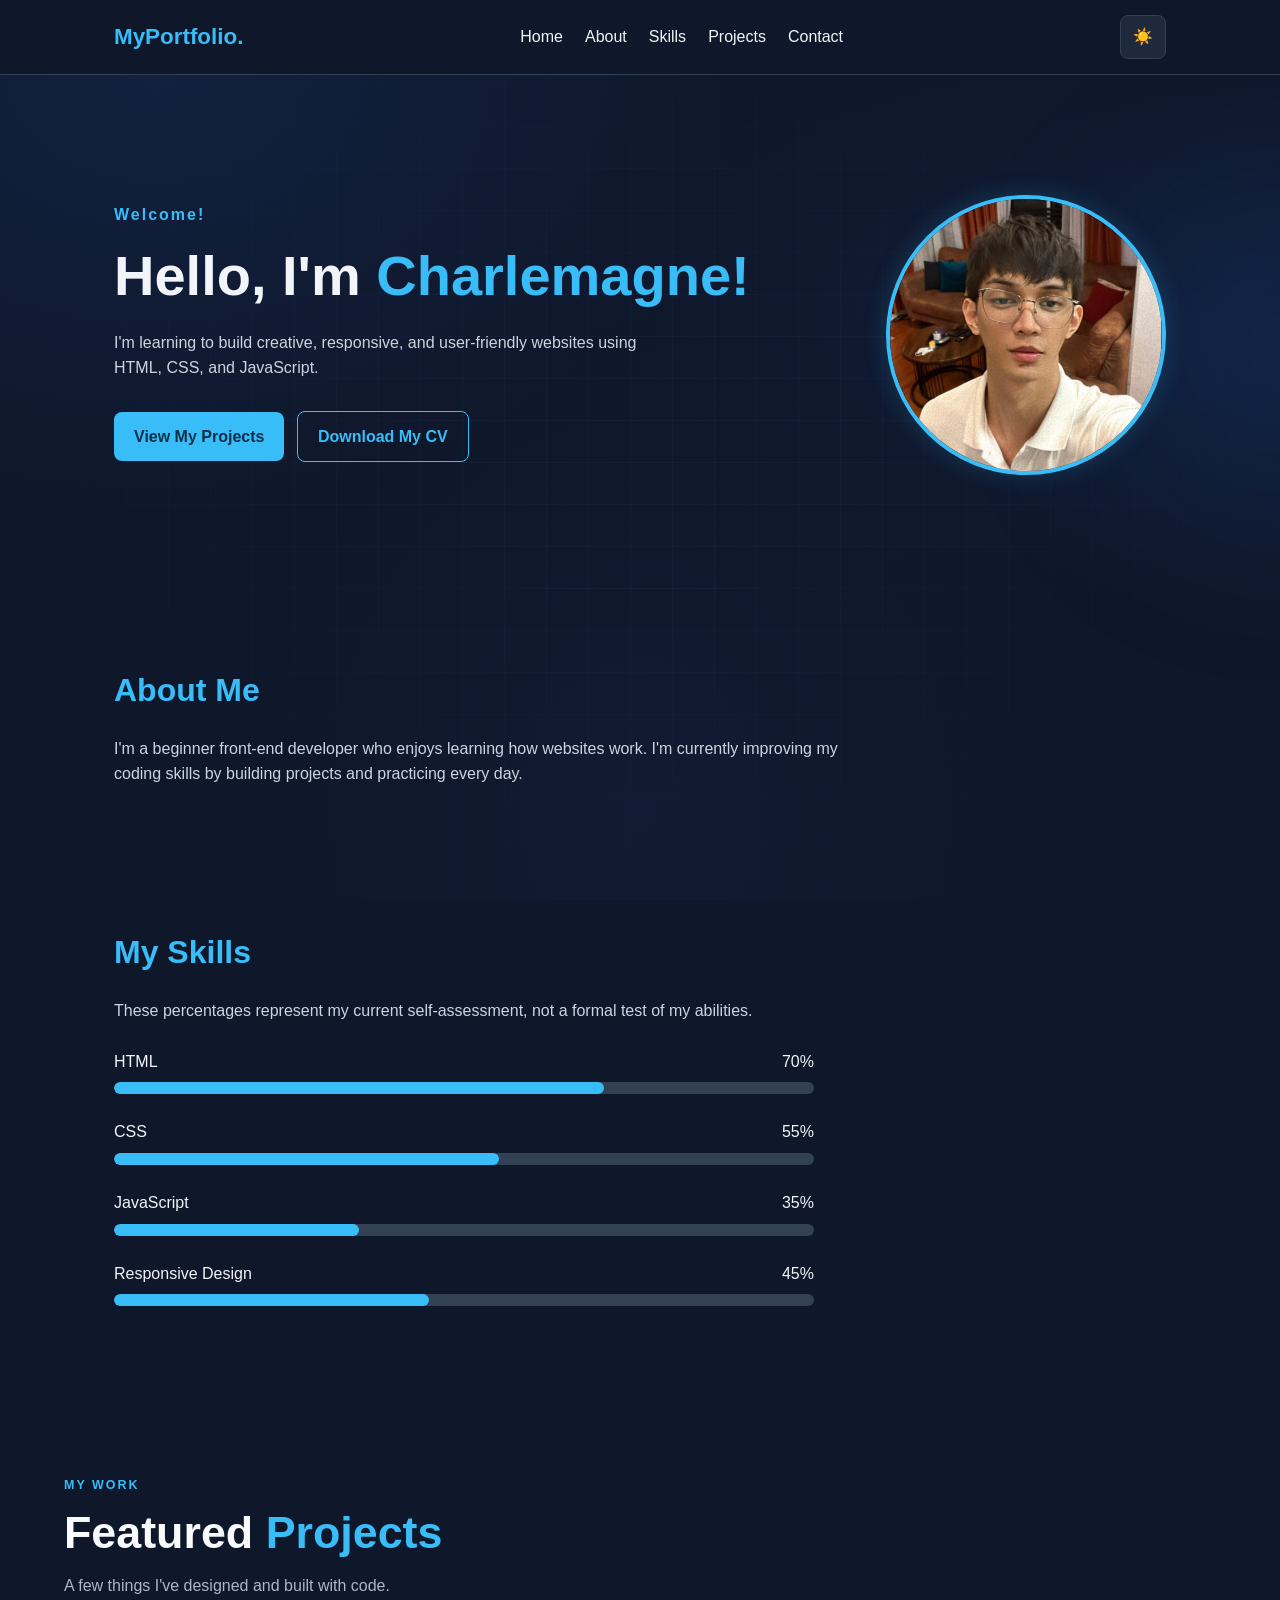
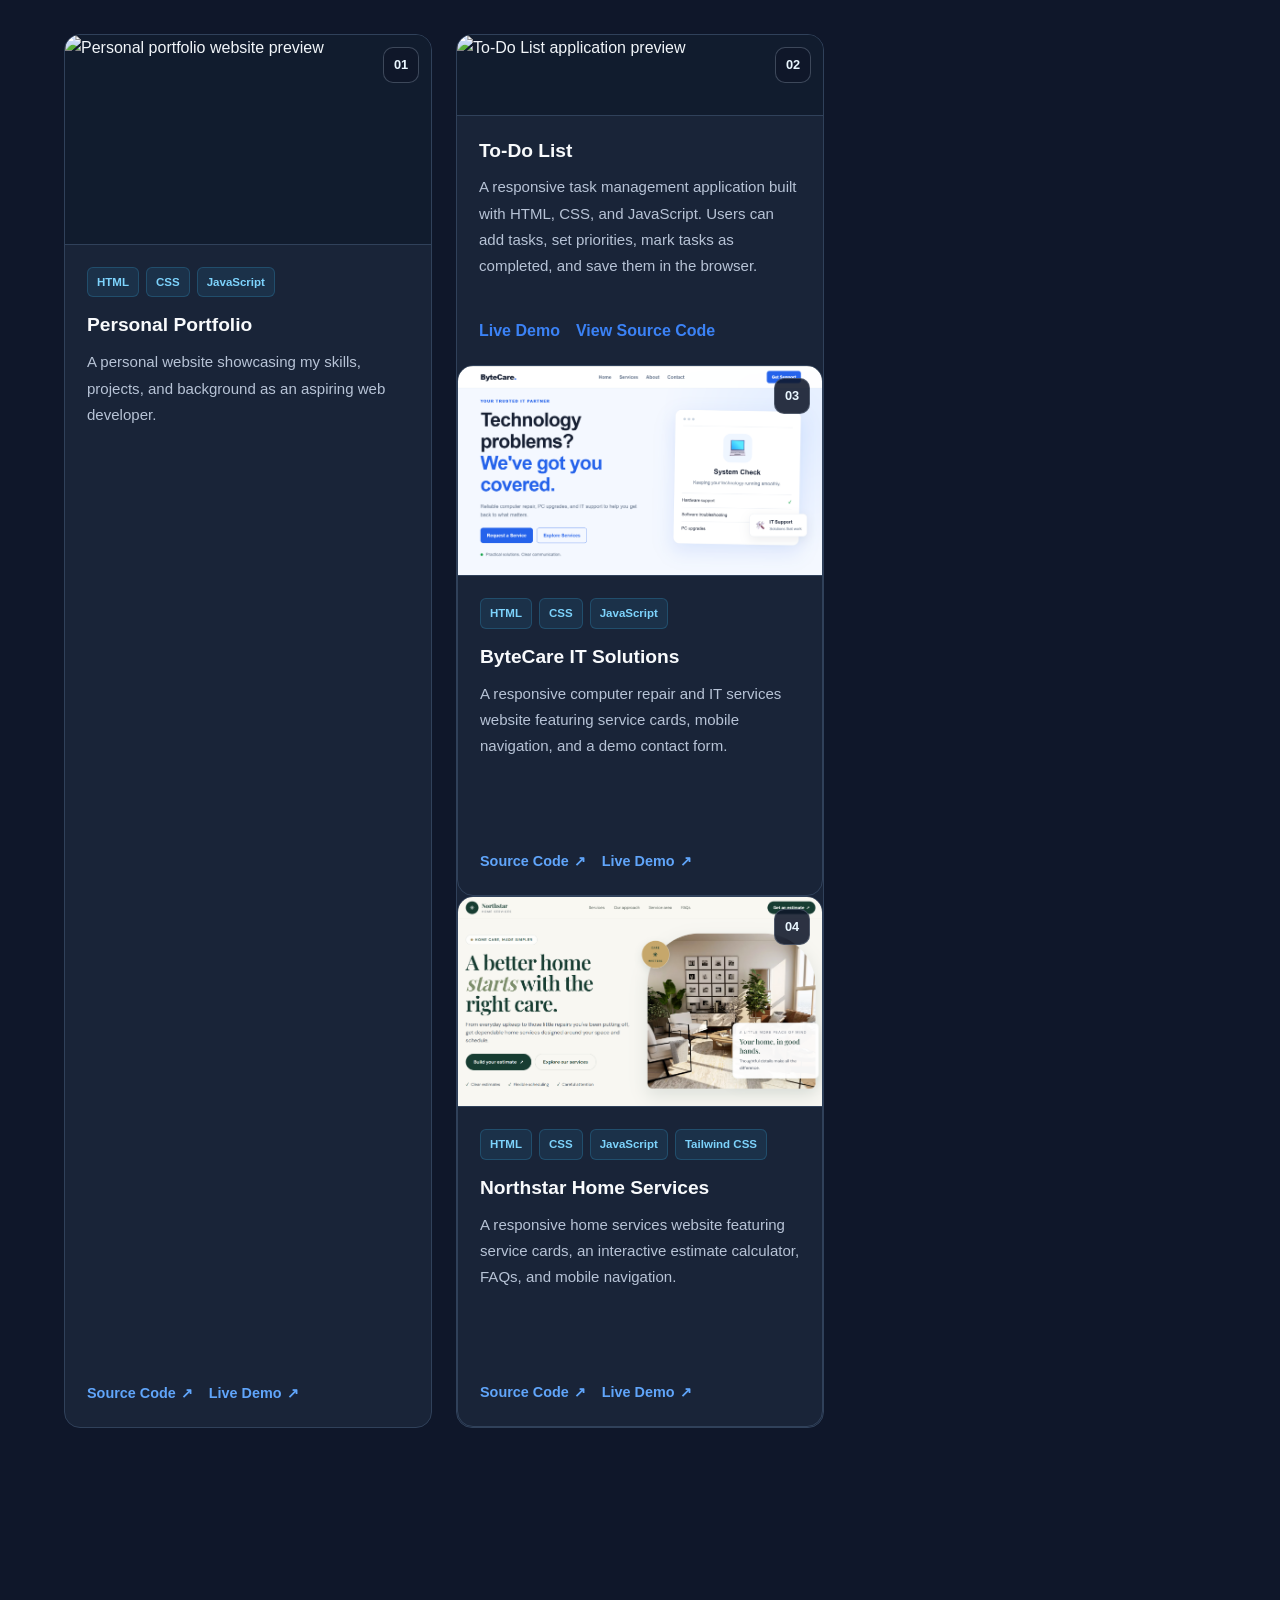
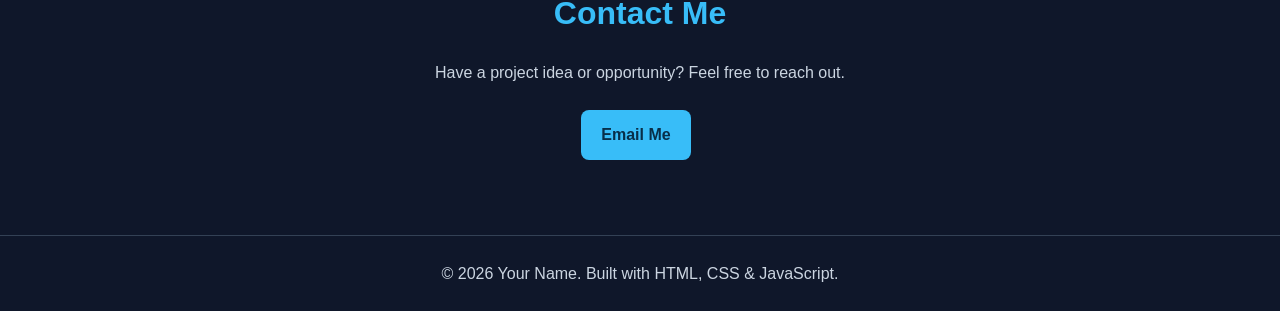
==== commit 532da331: "Update index.html" ====
--- a/index.html
+++ b/index.html
@@ -190,41 +190,32 @@
                     <span class="project-number">02</span>
                 </div>
 
-                <div class="project-info">
-                    <div class="project-tags">
-                        <span>HTML</span>
-                        <span>CSS</span>
-                        <span>JavaScript</span>
-                    </div>
-
-                    <h3>To-Do List</h3>
-
-                    <p>
-                        A task management application designed to
-                        help users organize and keep track of
-                        their daily activities.
-                    </p>
-
-                    <div class="project-actions">
-                        <a
-                            href="YOUR_EXISTING_TODO_GITHUB_URL"
-                            target="_blank"
-                            rel="noopener noreferrer"
-                        >
-                            Source Code <span>↗</span>
-                        </a>
-
-                        <a
-                            href="YOUR_EXISTING_TODO_LIVE_URL"
-                            target="_blank"
-                            rel="noopener noreferrer"
-                        >
-                            Live Demo <span>↗</span>
-                        </a>
-                    </div>
-                </div>
-            </article>
-
+                
+<div class="project-info">
+    <h3>To-Do List</h3>
+
+    <p>
+        A responsive task management application built with
+        HTML, CSS, and JavaScript. Users can add tasks, set
+        priorities, mark tasks as completed, and save them
+        in the browser.
+    </p>
+
+    <div class="project-links">
+        <a href="https://charlesolivar006.github.io/todo-list-app/"
+           target="_blank"
+           rel="noopener noreferrer">
+            Live Demo
+        </a>
+
+        <a href="https://github.com/CharlesOlivar006/todo-list-app"
+           target="_blank"
+           rel="noopener noreferrer">
+            View Source Code
+        </a>
+    </div>
+</div>
+                
             <!-- Project 3: ByteCare IT Solutions -->
             <article class="project-card-new">
                 <div class="project-preview">
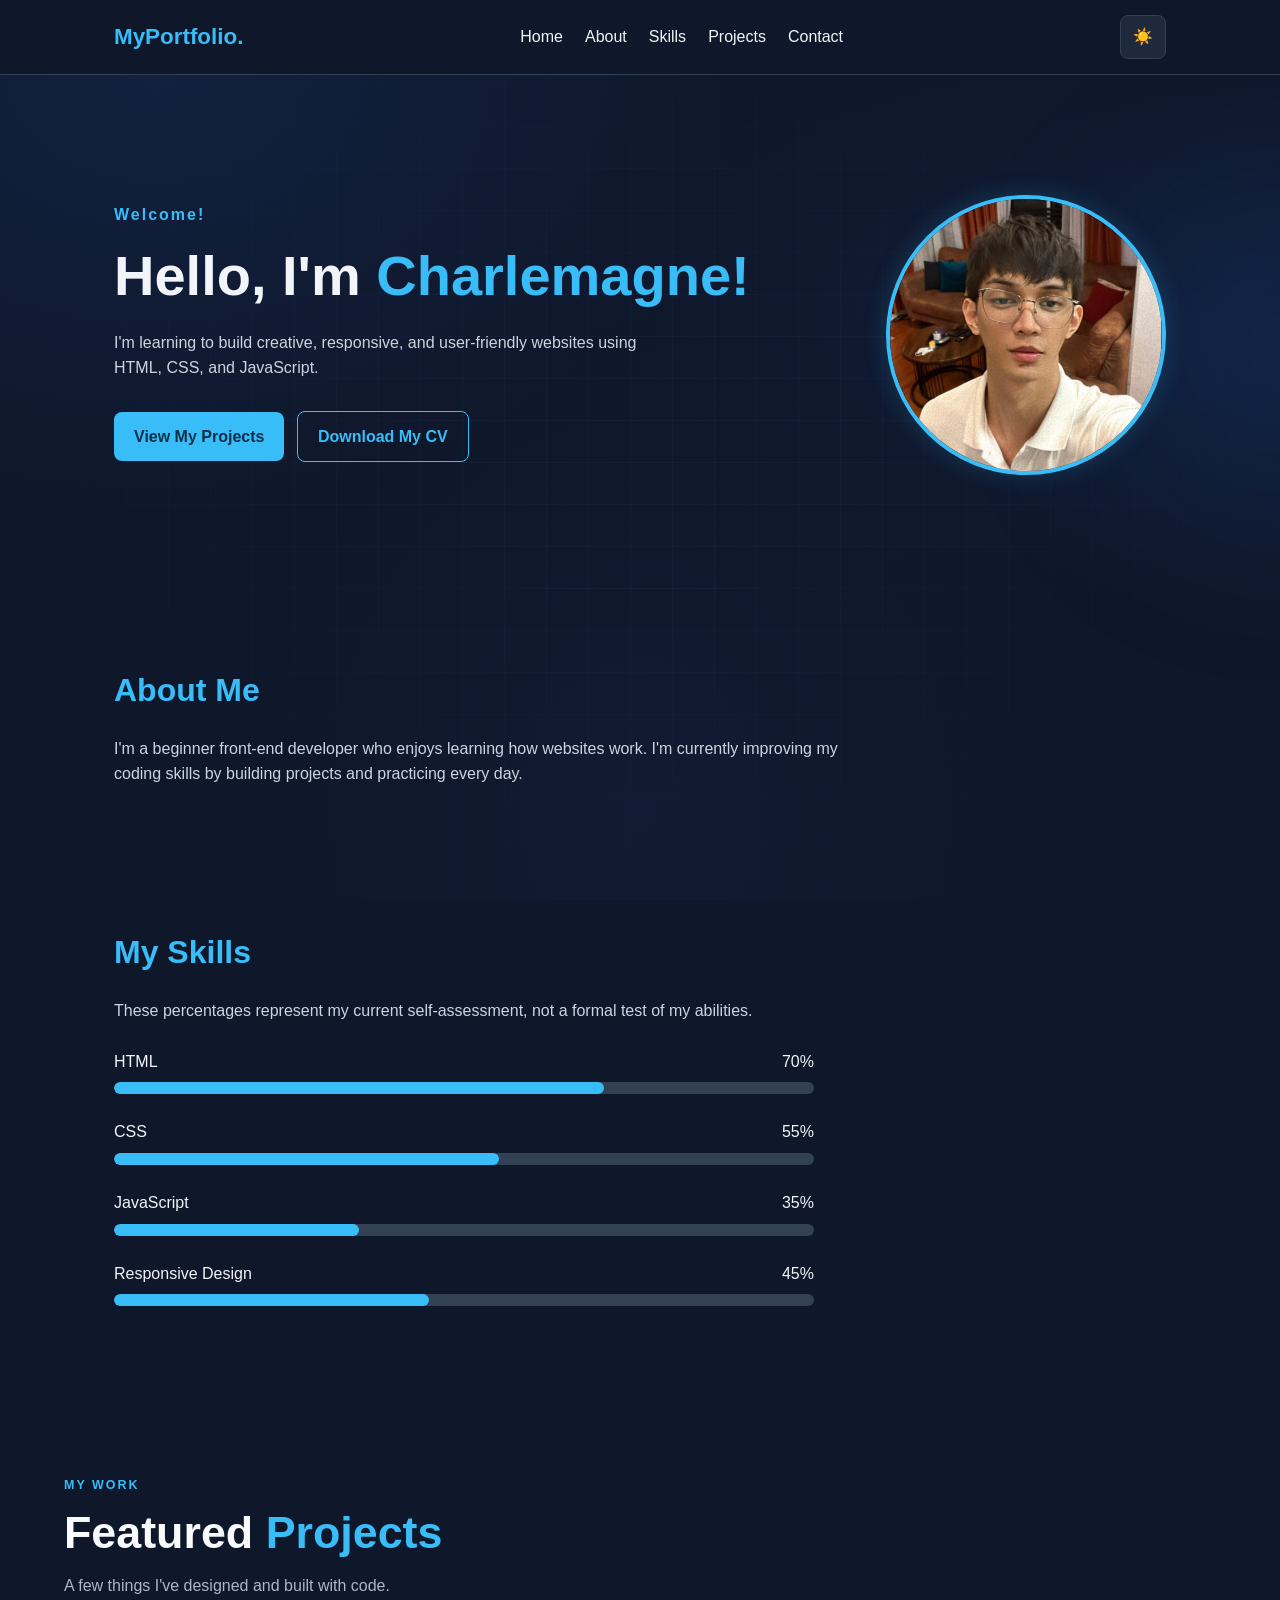
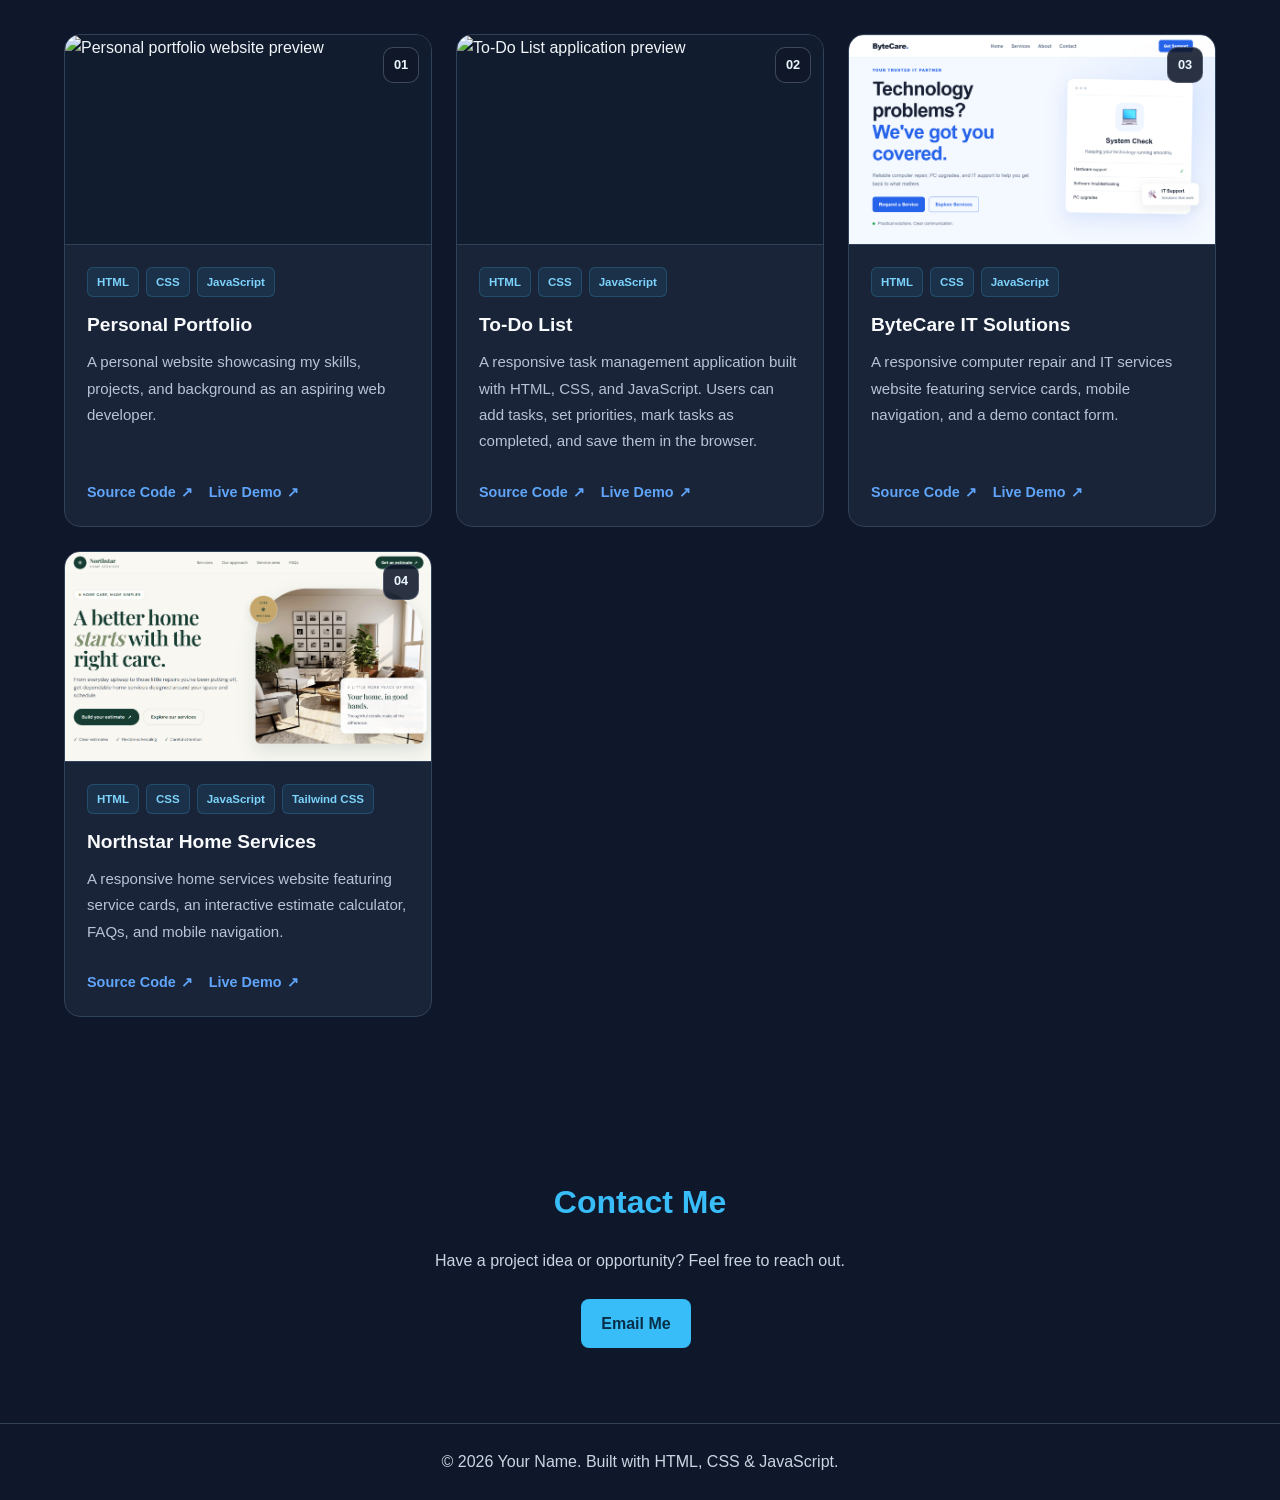
==== commit ca5155cc: "Update index.html" ====
--- a/index.html
+++ b/index.html
@@ -179,43 +179,54 @@
                 </div>
             </article>
 
-            <!-- Project 2: To-Do List -->
-            <article class="project-card-new">
-                <div class="project-preview">
-                    <img
-                        src="todo-preview.png"
-                        alt="To-Do List application preview"
-                        loading="lazy"
-                    >
-                    <span class="project-number">02</span>
-                </div>
-
-                
-<div class="project-info">
-    <h3>To-Do List</h3>
-
-    <p>
-        A responsive task management application built with
-        HTML, CSS, and JavaScript. Users can add tasks, set
-        priorities, mark tasks as completed, and save them
-        in the browser.
-    </p>
-
-    <div class="project-links">
-        <a href="https://charlesolivar006.github.io/todo-list-app/"
-           target="_blank"
-           rel="noopener noreferrer">
-            Live Demo
-        </a>
-
-        <a href="https://github.com/CharlesOlivar006/todo-list-app"
-           target="_blank"
-           rel="noopener noreferrer">
-            View Source Code
-        </a>
+            
+<!-- Project 2: To-Do List -->
+<article class="project-card-new">
+    <div class="project-preview">
+        <img
+            src="todo-preview.png"
+            alt="To-Do List application preview"
+            loading="lazy"
+        >
+        <span class="project-number">02</span>
     </div>
-</div>
-                
+
+    <div class="project-info">
+        <div class="project-tags">
+            <span>HTML</span>
+            <span>CSS</span>
+            <span>JavaScript</span>
+        </div>
+
+        <h3>To-Do List</h3>
+
+        <p>
+            A responsive task management application built with
+            HTML, CSS, and JavaScript. Users can add tasks, set
+            priorities, mark tasks as completed, and save them
+            in the browser.
+        </p>
+
+        <div class="project-actions">
+            <a
+                href="https://github.com/CharlesOlivar006/todo-list-app"
+                target="_blank"
+                rel="noopener noreferrer"
+            >
+                Source Code <span>↗</span>
+            </a>
+
+            <a
+                href="https://charlesolivar006.github.io/todo-list-app/"
+                target="_blank"
+                rel="noopener noreferrer"
+            >
+                Live Demo <span>↗</span>
+            </a>
+        </div>
+    </div>
+</article>
+
             <!-- Project 3: ByteCare IT Solutions -->
             <article class="project-card-new">
                 <div class="project-preview">
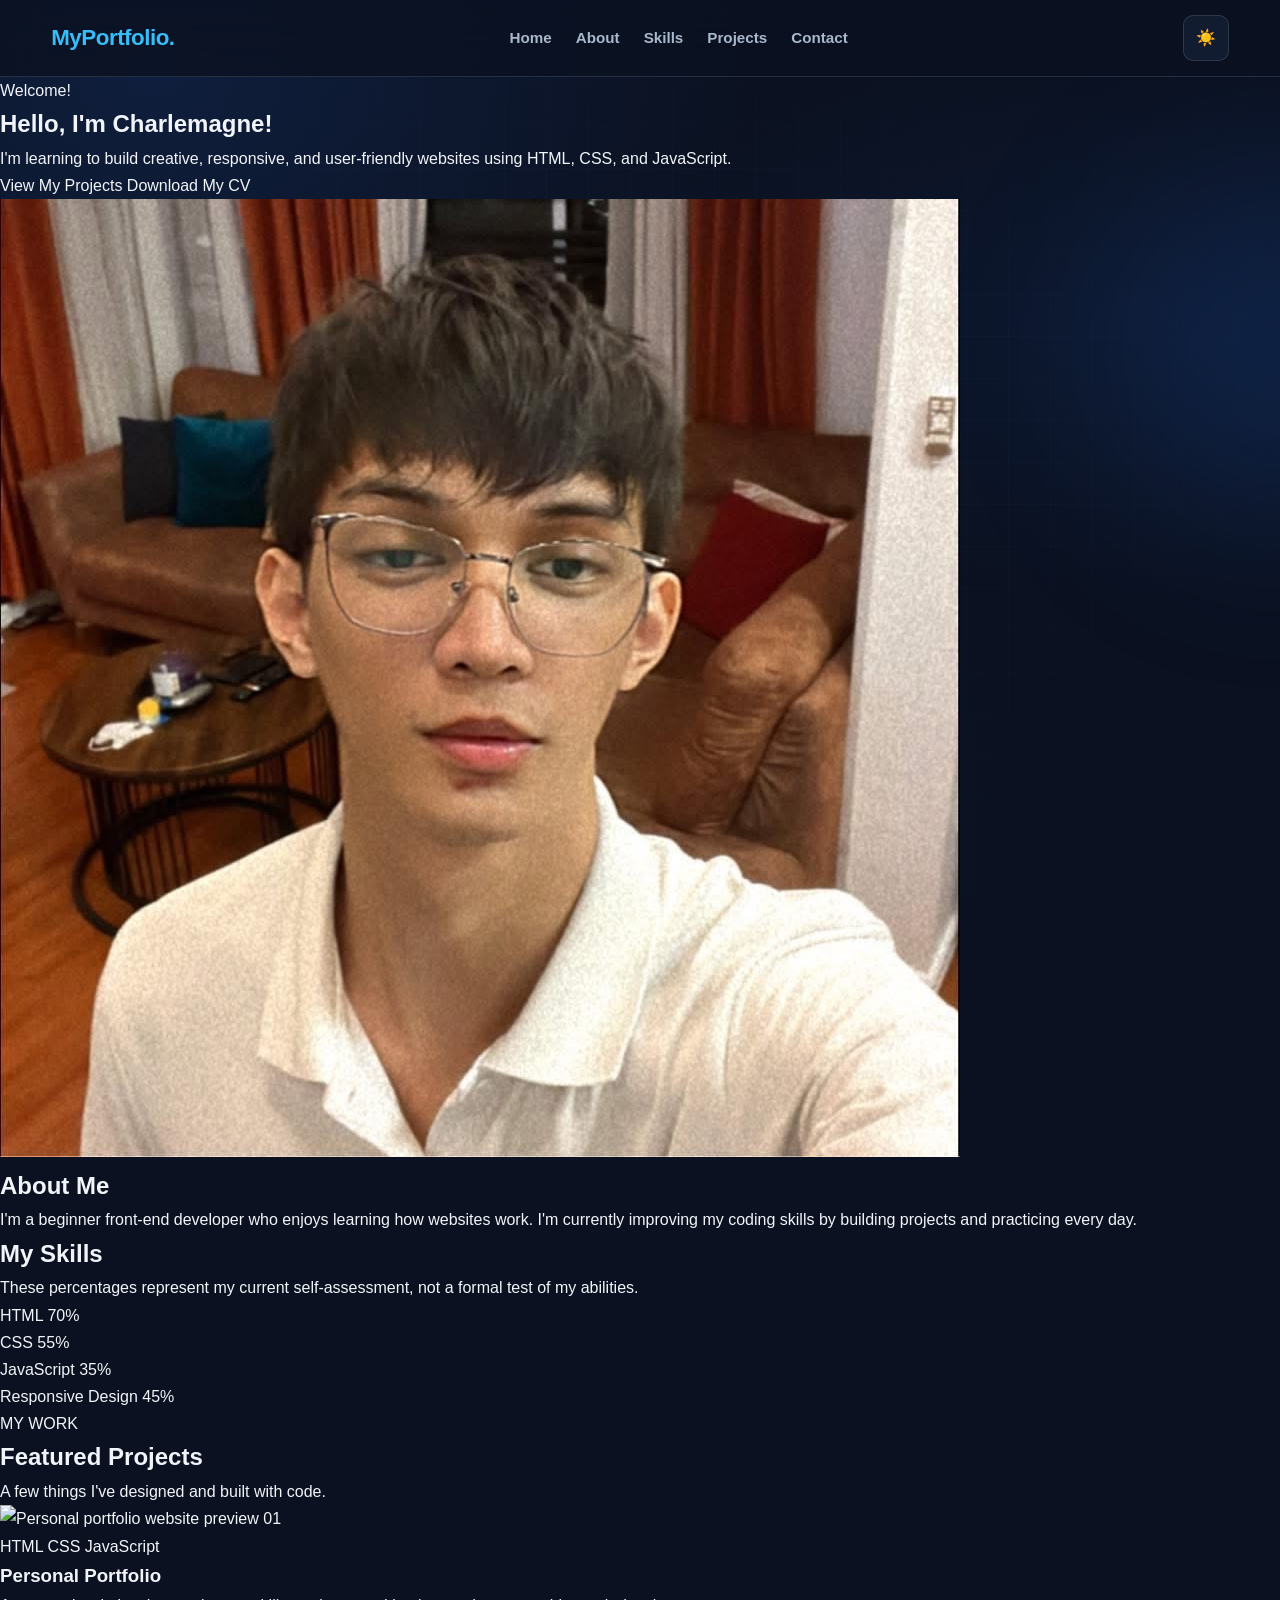
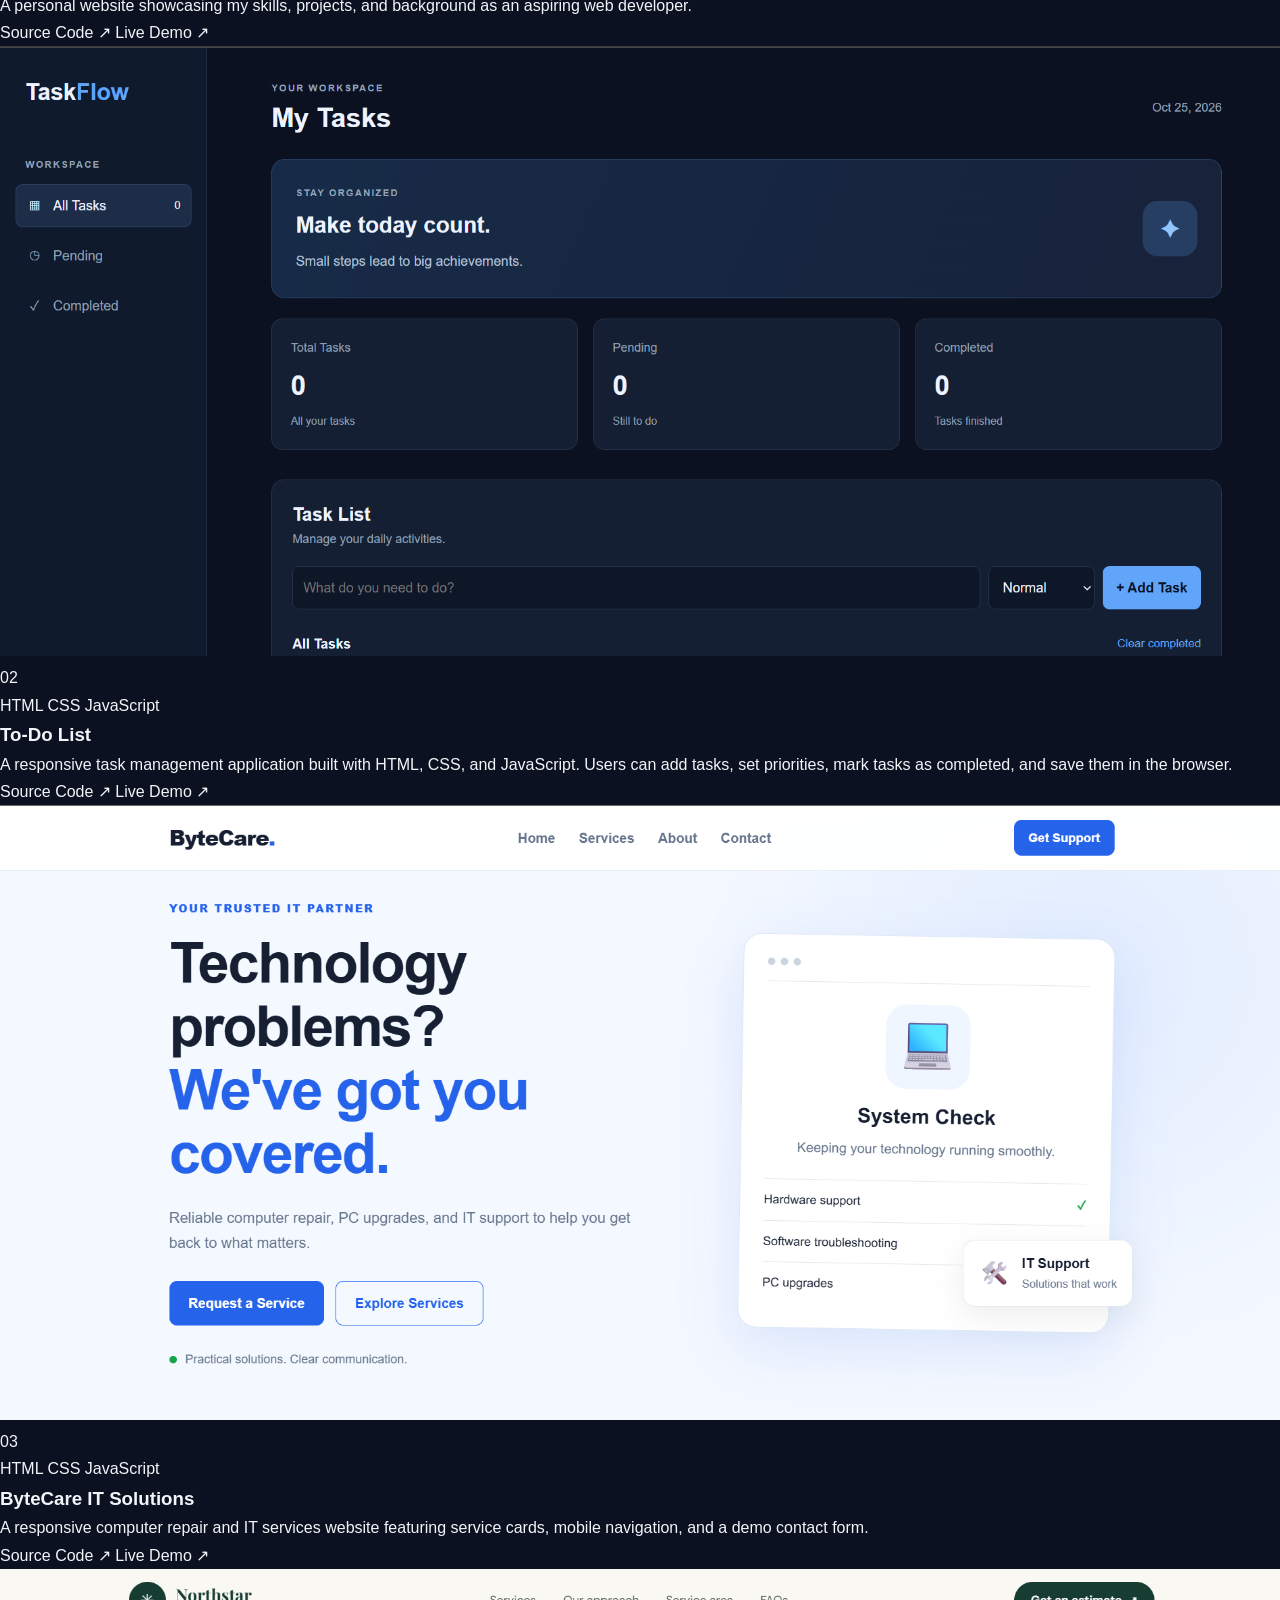
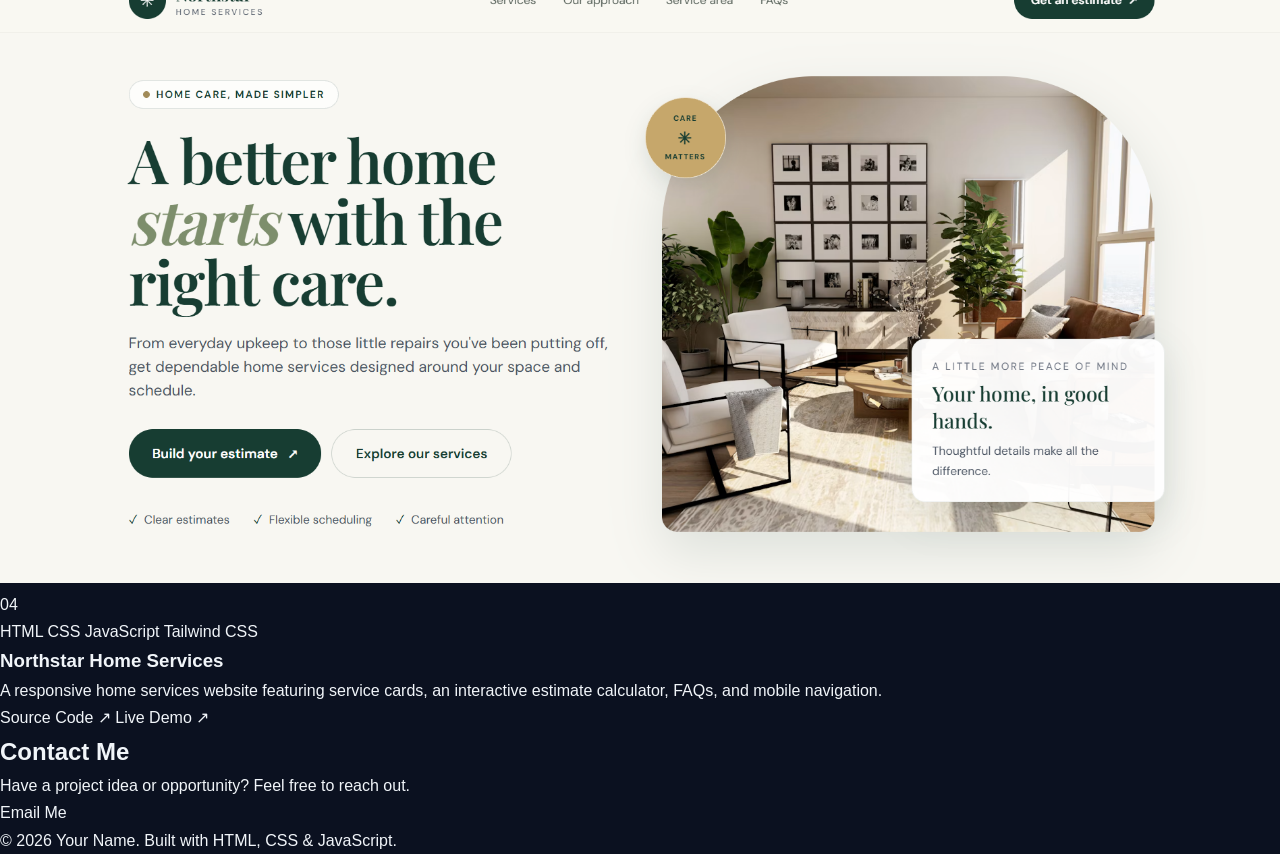
==== commit c0937113: "Update index.html" ====
--- a/index.html
+++ b/index.html
@@ -4,8 +4,7 @@
     <meta charset="UTF-8">
     <meta name="viewport" content="width=device-width, initial-scale=1.0">
     <title>My Portfolio</title>
-    <link rel="stylesheet" href="style.css">
-</head>
+    <link rel="stylesheet" href="./style.css"></head>
 <body>
 
     <!-- Navigation -->
--- a/style.css
+++ b/style.css
@@ -1,807 +1,95 @@
+/* =========================================
+   MODERN DEVELOPER PORTFOLIO STYLESHEET
+   Preserves existing classes, theme toggle,
+   navigation menu, skills animation and projects.
+========================================= */
 
-/* Theme colors */
 :root {
     color-scheme: dark;
-    --bg: #0f172a;
-    --surface: #1e293b;
+    --bg: #0b1120;
+    --surface: rgba(20, 31, 51, 0.88);
+    --surface-solid: #141f33;
     --text: #f1f5f9;
-    --muted: #cbd5e1;
+    --muted: #aab8cc;
     --accent: #38bdf8;
-    --border: #334155;
+    --accent-strong: #0ea5e9;
+    --border: rgba(148, 163, 184, 0.2);
+    --glow-one: rgba(35, 100, 210, 0.16);
+    --glow-two: rgba(25, 75, 155, 0.12);
+    --glow-three: rgba(35, 70, 145, 0.09);
+    --grid-line: rgba(130, 170, 255, 0.035);
+    --shadow: 0 18px 45px rgba(0, 0, 0, 0.2);
 }
 
 body.light-mode {
     color-scheme: light;
-    --bg: #f8fafc;
-    --surface: #ffffff;
+    --bg: #f5f8fc;
+    --surface: rgba(255, 255, 255, 0.9);
+    --surface-solid: #ffffff;
     --text: #0f172a;
-    --muted: #475569;
+    --muted: #526176;
     --accent: #0284c7;
-    --border: #cbd5e1;
+    --accent-strong: #0369a1;
+    --border: rgba(100, 116, 139, 0.23);
+    --glow-one: rgba(0, 130, 220, 0.09);
+    --glow-two: rgba(100, 130, 220, 0.07);
+    --glow-three: rgba(0, 160, 200, 0.05);
+    --grid-line: rgba(20, 60, 110, 0.045);
+    --shadow: 0 18px 45px rgba(15, 23, 42, 0.08);
 }
 
-* {
-    margin: 0;
-    padding: 0;
-    box-sizing: border-box;
-}
-
-html {
-    scroll-behavior: smooth;
-    scroll-padding-top: 85px;
-}
-
+* { margin: 0; padding: 0; box-sizing: border-box; }
+html { scroll-behavior: smooth; scroll-padding-top: 90px; }
 body {
-    font-family: Arial, sans-serif;
-    background: var(--bg);
-    color: var(--text);
-    line-height: 1.6;
-    transition: background 0.3s, color 0.3s;
-}
-
-a {
-    color: inherit;
-    text-decoration: none;
-}
-
-button {
-    font: inherit;
-}
-
-/* Navigation */
-header {
-    position: sticky;
-    top: 0;
-    z-index: 100;
-    background: var(--bg);
-    border-bottom: 1px solid var(--border);
-}
-
-.navbar {
-    max-width: 1100px;
-    margin: auto;
-    min-height: 70px;
-    padding: 15px 24px;
-    display: flex;
-    align-items: center;
-    justify-content: space-between;
-    gap: 20px;
-}
-
-.logo {
-    color: var(--accent);
-    font-size: 1.4rem;
-    font-weight: bold;
-}
-
-.nav-links {
-    display: flex;
-    align-items: center;
-    gap: 22px;
-    list-style: none;
-}
-
-.nav-links a {
-    transition: color 0.2s;
-}
-
-.nav-links a:hover {
-    color: var(--accent);
-}
-
-.theme-toggle,
-.menu-toggle {
-    cursor: pointer;
-    border: 1px solid var(--border);
-    background: var(--surface);
-    color: var(--text);
-    border-radius: 8px;
-    padding: 8px 12px;
-}
-
-.menu-toggle {
-    display: none;
-}
-
-/* Home section */
-.hero {
-    max-width: 1100px;
-    min-height: 520px;
-    margin: auto;
-    padding: 70px 24px;
-    display: flex;
-    align-items: center;
-    justify-content: space-between;
-    gap: 50px;
-}
-
-.hero-content {
-    flex: 1;
-}
-
-.tagline {
-    color: var(--accent);
-    font-weight: bold;
-    letter-spacing: 2px;
-    margin-bottom: 15px;
-}
-
-h1 {
-    font-size: clamp(2.2rem, 5vw, 3.5rem);
-    line-height: 1.2;
-    margin-bottom: 20px;
-}
-
-h1 span {
-    color: var(--accent);
-}
-
-.hero-content > p:not(.tagline) {
-    color: var(--muted);
-    max-width: 550px;
-    margin-bottom: 25px;
-}
-
-.btn {
-    display: inline-block;
-    background: var(--accent);
-    color: #082f49;
-    padding: 12px 20px;
-    margin: 5px 8px 5px 0;
-    border-radius: 8px;
-    font-weight: bold;
-    transition: transform 0.25s, box-shadow 0.25s;
-}
-
-.btn:hover {
-    transform: translateY(-3px);
-    box-shadow: 0 8px 20px #38bdf833;
-}
-
-.btn-outline {
-    background: transparent;
-    color: var(--accent);
-    border: 1px solid var(--accent);
-}
-
-.hero-image {
-    flex: 0 0 280px;
-    width: 280px;
-    height: 280px;
-    border-radius: 50%;
-    overflow: hidden;
-    border: 4px solid var(--accent);
-    box-shadow: 0 0 25px #38bdf833;
-    transition: transform 0.3s;
-}
-
-.hero-image:hover {
-    transform: scale(1.05) rotate(2deg);
-}
-
-.hero-image img {
-    display: block;
-    width: 100%;
-    height: 100%;
-    object-fit: cover;
-}
-
-/* General sections */
-.section {
-    max-width: 1100px;
-    margin: auto;
-    padding: 70px 24px;
-}
-
-.section h2 {
-    color: var(--accent);
-    font-size: 2rem;
-    margin-bottom: 20px;
-}
-
-.section > p {
-    color: var(--muted);
-    max-width: 750px;
-}
-
-.section-description {
-    margin-bottom: 25px;
-}
-
-/* Skills */
-.skills-container {
-    max-width: 700px;
-}
-
-.skill {
-    margin-bottom: 25px;
-}
-
-.skill-info {
-    display: flex;
-    justify-content: space-between;
-    margin-bottom: 8px;
-}
-
-.skill-bar {
-    height: 12px;
-    background: var(--border);
-    border-radius: 20px;
-    overflow: hidden;
-}
-
-.skill-progress {
-    width: 0;
-    height: 100%;
-    background: var(--accent);
-    border-radius: 20px;
-}
-
-.skills-container.animate .skill-progress {
-    animation: grow 1.3s ease-out forwards;
-}
-
-@keyframes grow {
-    from {
-        width: 0;
-    }
-    to {
-        width: var(--level);
-    }
-}
-
-/* Projects */
-.project-grid {
-    display: grid;
-    grid-template-columns: repeat(3, minmax(0, 1fr));
-    gap: 24px;
-}
-
-.project-card {
-    background: var(--surface);
-    border: 1px solid var(--border);
-    border-radius: 12px;
-    padding: 25px;
-    transition: transform 0.25s, border-color 0.25s,
-                box-shadow 0.25s;
-}
-
-.project-card:hover {
-    transform: translateY(-8px);
-    border-color: var(--accent);
-    box-shadow: 0 12px 25px #00000022;
-}
-
-.project-card h3 {
-    margin-bottom: 12px;
-}
-
-.project-card p {
-    color: var(--muted);
-    margin-bottom: 18px;
-}
-
-.project-tag {
-    font-size: 0.85rem;
-    color: var(--accent);
-}
-
-/* Contact and footer */
-.contact {
-    text-align: center;
-}
-
-.contact > p {
-    margin: 0 auto 20px;
-}
-
-footer {
-    text-align: center;
-    padding: 25px;
-    color: var(--muted);
-    border-top: 1px solid var(--border);
-}
-
-/* Mobile layout */
-@media (max-width: 760px) {
-    .navbar {
-        flex-wrap: wrap;
-    }
-
-    .menu-toggle {
-        display: block;
-        margin-left: auto;
-    }
-
-    .nav-links {
-        display: none;
-        order: 4;
-        width: 100%;
-        flex-direction: column;
-        align-items: flex-start;
-        gap: 0;
-        padding-top: 10px;
-    }
-
-    .nav-links.open {
-        display: flex;
-    }
-
-    .nav-links li {
-        width: 100%;
-    }
-
-    .nav-links a {
-        display: block;
-        padding: 10px 0;
-    }
-
-    .hero {
-        flex-direction: column-reverse;
-        text-align: center;
-        padding-top: 45px;
-        gap: 30px;
-    }
-
-    .hero-image {
-        flex: 0 0 220px;
-        width: 220px;
-        height: 220px;
-    }
-
-    .hero-content > p:not(.tagline) {
-        margin-left: auto;
-        margin-right: auto;
-    }
-
-    .project-grid {
-        grid-template-columns: 1fr;
-    }
-}
-
-@media (prefers-reduced-motion: reduce) {
-    *,
-    *::before,
-    *::after {
-        scroll-behavior: auto !important;
-        animation-duration: 0.01ms !important;
-        transition-duration: 0.01ms !important;
-    }
-}
-
-.project-image {
-  display: block;
-  width: 100%;
-  height: 200px;
-  object-fit: cover;
-  object-position: top;
-  border-radius: 10px;
-}
-
-.project-content {
-  padding-top: 16px;
-}
-
-.project-links {
-  display: flex;
-  flex-wrap: wrap;
-  gap: 16px;
-  margin-top: 16px;
-}
-
-.project-links a {
-  color: #3b82f6;
-  font-weight: 600;
-}
-
-.project-links a:hover {
-  text-decoration: underline;
-}
-
-/* ===================================
-   NEW PROJECTS SECTION
-   Modern dark + image-first cards
-=================================== */
-
-.projects-section {
-    padding: 70px 0 90px;
-    scroll-margin-top: 90px;
-}
-
-.projects-container {
-    width: min(1200px, 90%);
-    margin: 0 auto;
-}
-
-/* Heading */
-
-.projects-heading {
-    margin-bottom: 35px;
-}
-
-.section-label {
-    display: inline-block;
-    margin-bottom: 10px;
-    color: #38bdf8;
-    font-size: 0.78rem;
-    font-weight: 700;
-    letter-spacing: 2px;
-}
-
-.projects-heading h2 {
-    margin: 0 0 12px;
-    color: #f8fafc;
-    font-size: clamp(2rem, 4vw, 2.8rem);
-    line-height: 1.2;
-}
-
-.projects-heading h2 span {
-    color: #38bdf8;
-}
-
-.projects-heading p {
-    margin: 0;
-    color: #aab7cc;
-    font-size: 1rem;
-    line-height: 1.7;
-}
-
-/* Responsive card grid */
-
-.projects-grid {
-    display: grid;
-    grid-template-columns: repeat(3, minmax(0, 1fr));
-    gap: 24px;
-    align-items: stretch;
-}
-
-.project-card-new {
-    min-width: 0;
-    width: 100%;
-    height: 100%;
-    overflow: hidden;
-    display: flex;
-    flex-direction: column;
-}
-
-/* Individual project card */
-
-.project-card-new {
-    min-width: 0;
-    overflow: hidden;
-    display: flex;
-    flex-direction: column;
-
-    background: #192438;
-    border: 1px solid #30415a;
-    border-radius: 16px;
-
-    transition:
-        transform 0.25s ease,
-        border-color 0.25s ease,
-        box-shadow 0.25s ease;
-}
-
-.project-card-new:hover {
-    transform: translateY(-5px);
-    border-color: #38bdf8;
-    box-shadow: 0 12px 30px rgba(0, 0, 0, 0.2);
-}
-
-/* Website screenshot */
-
-.project-preview {
-    position: relative;
-    height: 210px;
-    overflow: hidden;
-    background: #111c2e;
-    border-bottom: 1px solid #30415a;
-}
-
-.project-preview img {
-    display: block;
-    width: 100%;
-    height: 100%;
-    object-fit: cover;
-    object-position: top center;
-
-    transition: transform 0.35s ease;
-}
-
-.project-card-new:hover .project-preview img {
-    transform: scale(1.035);
-}
-
-/* Small project number */
-
-.project-number {
-    position: absolute;
-    top: 12px;
-    right: 12px;
-
-    display: grid;
-    place-items: center;
-    width: 36px;
-    height: 36px;
-
-    color: #eaf7ff;
-    background: rgba(15, 23, 42, 0.88);
-    border: 1px solid rgba(148, 163, 184, 0.35);
-    border-radius: 10px;
-
-    font-size: 0.8rem;
-    font-weight: 700;
-}
-
-/* Text and details */
-
-.project-info {
-    display: flex;
-    flex-direction: column;
-    align-items: flex-start;
-    flex: 1;
-    padding: 22px;
-}
-
-.project-tags {
-    display: flex;
-    flex-wrap: wrap;
-    gap: 7px;
-    margin-bottom: 15px;
-}
-
-.project-tags span {
-    padding: 5px 9px;
-    color: #7dd3fc;
-    background: rgba(56, 189, 248, 0.09);
-    border: 1px solid rgba(56, 189, 248, 0.2);
-    border-radius: 6px;
-
-    font-size: 0.72rem;
-    font-weight: 600;
-}
-
-.project-info h3 {
-    margin: 0 0 10px;
-    color: #f8fafc;
-    font-size: 1.2rem;
-    line-height: 1.4;
-}
-
-.project-info p {
-    margin: 0 0 22px;
-    color: #b7c3d6;
-    font-size: 0.94rem;
-    line-height: 1.75;
-}
-
-/* Links stay at the bottom of each card */
-
-.project-actions {
-    display: flex;
-    flex-wrap: wrap;
-    gap: 16px;
-    margin-top: auto;
-    padding-top: 4px;
-}
-
-.project-actions a {
-    display: inline-flex;
-    align-items: center;
-    gap: 5px;
-
-    color: #60a5fa;
-    font-size: 0.9rem;
-    font-weight: 700;
-    text-decoration: none;
-
-    transition: color 0.2s ease;
-}
-
-.project-actions a:hover {
-    color: #7dd3fc;
-}
-
-.project-actions a span {
-    transition: transform 0.2s ease;
-}
-
-.project-actions a:hover span {
-    transform: translate(2px, -2px);
-}
-
-/* Tablet */
-
-@media (max-width: 900px) {
-    .projects-grid {
-        grid-template-columns: repeat(2, minmax(0, 1fr));
-        gap: 20px;
-    }
-
-    .project-preview {
-        height: 190px;
-    }
-}
-
-/* Mobile */
-
-@media (max-width: 600px) {
-    .projects-section {
-        padding: 50px 0 65px;
-    }
-
-    .projects-container {
-        width: 90%;
-    }
-
-    .projects-grid {
-        grid-template-columns: 1fr;
-        gap: 22px;
-    }
-
-    .projects-heading {
-        margin-bottom: 25px;
-    }
-
-    .project-preview {
-        height: 220px;
-    }
-
-    .project-info {
-        padding: 20px;
-    }
-}
-
-/* Respect visitors who prefer reduced motion */
-
-@media (prefers-reduced-motion: reduce) {
-    .project-card-new,
-    .project-preview img,
-    .project-actions a,
-    .project-actions a span {
-        transition: none;
-    }
-
-    .project-card-new:hover,
-    .project-card-new:hover .project-preview img {
-        transform: none;
-    }
-}
-
-/* =========================================
-   PORTFOLIO BACKGROUND — MIDNIGHT MIX
-   Theme-aware gradients + subtle tech grid
-   ========================================= */
-
-/* The existing theme variables above control the base colors.
-   These extra variables let the decorative background follow them. */
-body {
-    --glow-one: rgba(35, 100, 210, 0.13);
-    --glow-two: rgba(25, 75, 155, 0.10);
-    --glow-three: rgba(35, 70, 145, 0.08);
-    --grid-line: rgba(130, 170, 255, 0.035);
-
+    min-height: 100vh;
     position: relative;
     isolation: isolate;
     overflow-x: hidden;
+    font-family: Inter, "Segoe UI", Arial, sans-serif;
     background-color: var(--bg);
     background-image:
         radial-gradient(ellipse at 12% 8%, var(--glow-one), transparent 38%),
         radial-gradient(ellipse at 88% 35%, var(--glow-two), transparent 34%),
         radial-gradient(ellipse at 50% 90%, var(--glow-three), transparent 42%);
     background-attachment: fixed;
+    color: var(--text);
+    line-height: 1.7;
+    transition: background-color .3s ease, color .3s ease;
 }
-
-/* Light-mode values match the existing body.light-mode toggle */
-body.light-mode {
-    --glow-one: rgba(0, 130, 220, 0.09);
-    --glow-two: rgba(100, 130, 220, 0.07);
-    --glow-three: rgba(0, 160, 200, 0.05);
-    --grid-line: rgba(20, 60, 110, 0.045);
-}
-
-/* Faint technical grid */
 body::before {
-    content: "";
-    position: fixed;
-    inset: 0;
-    z-index: -1;
-    pointer-events: none;
-    background-image:
-        linear-gradient(var(--grid-line) 1px, transparent 1px),
-        linear-gradient(90deg, var(--grid-line) 1px, transparent 1px);
+    content: ""; position: fixed; inset: 0; z-index: -1; pointer-events: none;
+    background-image: linear-gradient(var(--grid-line) 1px, transparent 1px), linear-gradient(90deg, var(--grid-line) 1px, transparent 1px);
     background-size: 42px 42px;
     -webkit-mask-image: radial-gradient(ellipse at center, black 20%, transparent 85%);
     mask-image: radial-gradient(ellipse at center, black 20%, transparent 85%);
 }
+body::after {
+    content: ""; position: fixed; width: 340px; height: 340px; top: 20%; right: -180px;
+    z-index: -1; pointer-events: none; background: var(--glow-one); border-radius: 50%; filter: blur(90px);
+}
+a { color: inherit; text-decoration: none; }
+button { font: inherit; }
+img { max-width: 100%; }
+section { background-color: transparent; }
 
-/* Soft decorative glow */
-body::after {
-    content: "";
-    position: fixed;
-    width: 340px;
-    height: 340px;
-    top: 20%;
-    right: -180px;
-    z-index: -1;
-    pointer-events: none;
-    background: var(--glow-one);
-    border-radius: 50%;
-    filter: blur(90px);
+/* Navigation */
+header {
+    position: sticky; top: 0; z-index: 100;
+    background: color-mix(in srgb, var(--bg) 78%, transparent);
+    border-bottom: 1px solid var(--border);
+    backdrop-filter: blur(18px); -webkit-backdrop-filter: blur(18px);
 }
-
-/* Let the background show through section areas */
-section {
-    background-color: transparent;
+.navbar {
+    width: min(1200px, 92%); min-height: 76px; margin: auto; padding: 14px 0;
+    display: flex; align-items: center; justify-content: space-between; gap: 20px;
 }
-
-/* Make the newer project cards respect light mode too */
-body.light-mode .projects-heading h2 {
-    color: var(--text);
+.logo { color: var(--accent); font-size: 1.4rem; font-weight: 800; letter-spacing: -.5px; }
+.nav-links { display: flex; align-items: center; gap: 24px; list-style: none; }
+.nav-links a { color: var(--muted); font-size: .95rem; font-weight: 600; transition: color .2s ease; }
+.nav-links a:hover, .nav-links a:focus-visible { color: var(--accent); }
+.theme-toggle, .menu-toggle {
+    cursor: pointer; border: 1px solid var(--border); background: var(--surface); color: var(--text);
+    border-radius: 10px; padding: 8px 12px; transition: border-color .2s, transform .2s;
 }
-
-body.light-mode .projects-heading p {
-    color: var(--muted);
-}
-
-body.light-mode .project-card-new {
-    background: var(--surface);
-    border-color: var(--border);
-}
-
-body.light-mode .project-preview {
-    background: #e2e8f0;
-    border-bottom-color: var(--border);
-}
-
-body.light-mode .project-info h3 {
-    color: var(--text);
-}
-
-body.light-mode .project-info p {
-    color: var(--muted);
-}
-
-body.light-mode .project-number {
-    color: #0f172a;
-    background: rgba(255, 255, 255, 0.92);
-    border-color: rgba(100, 116, 139, 0.35);
-}
-
-body.light-mode .section-label,
-body.light-mode .projects-heading h2 span {
-    color: var(--accent);
-}
-
-body.light-mode .project-tags span {
-    color: #0369a1;
-    background: rgba(2, 132, 199, 0.08);
-    border-color: rgba(2, 132, 199, 0.2);
-}
-
-body.light-mode .project-actions a {
-    color: #0369a1;
-}
-
-body.light-mode .project-actions a:hover {
-    color: #075985;
-}
-
-/* Mobile optimization */
-@media (max-width: 768px) {
-    body {
-        background-attachment: scroll;
-    }
-
-    body::before {
-        background-size: 32px 32px;
-        opacity: 0.75;
-    }
-
-    body::after {
-        width: 230px;
-        height: 230px;
-        right: -150px;
-        filter: blur(70px);
-    }
-}
+.theme-toggle:hover, .menu-toggle:hover { border-color: var(--accent); }
+.menu-toggle { display: none; }
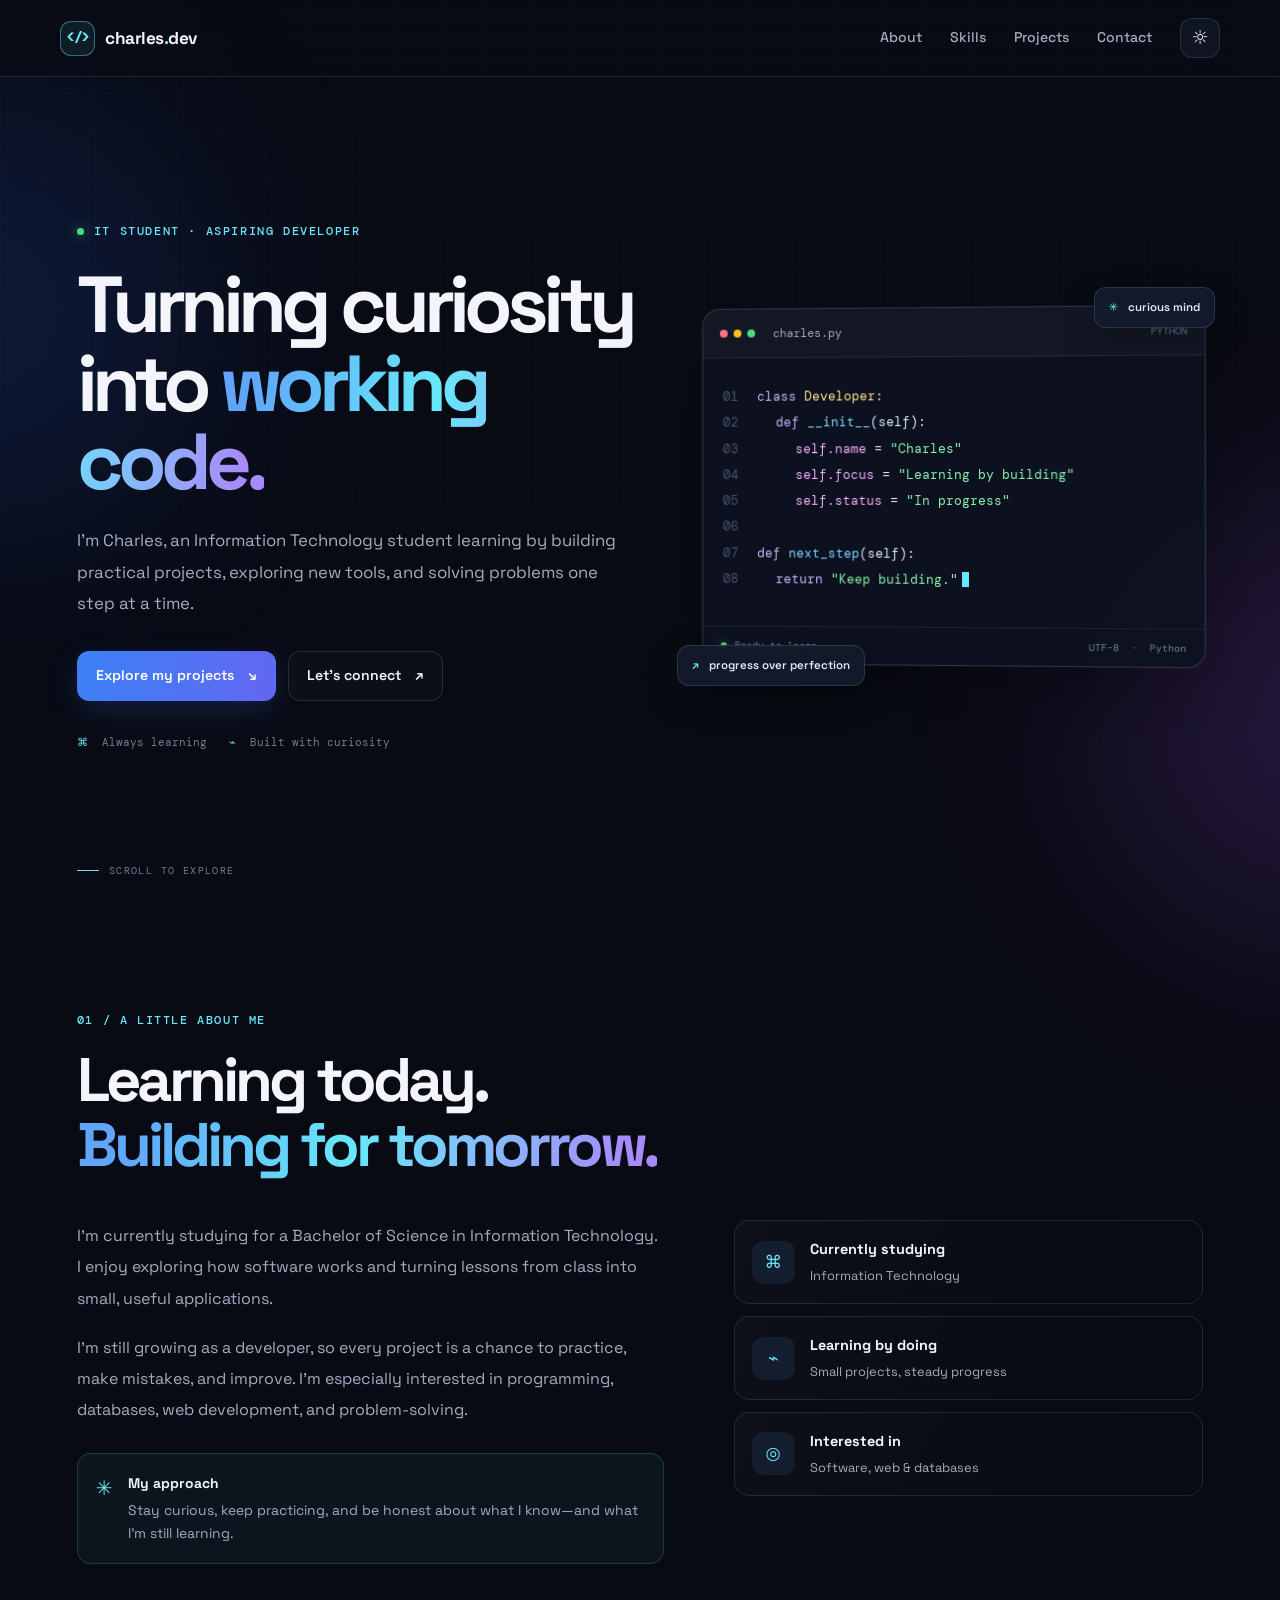
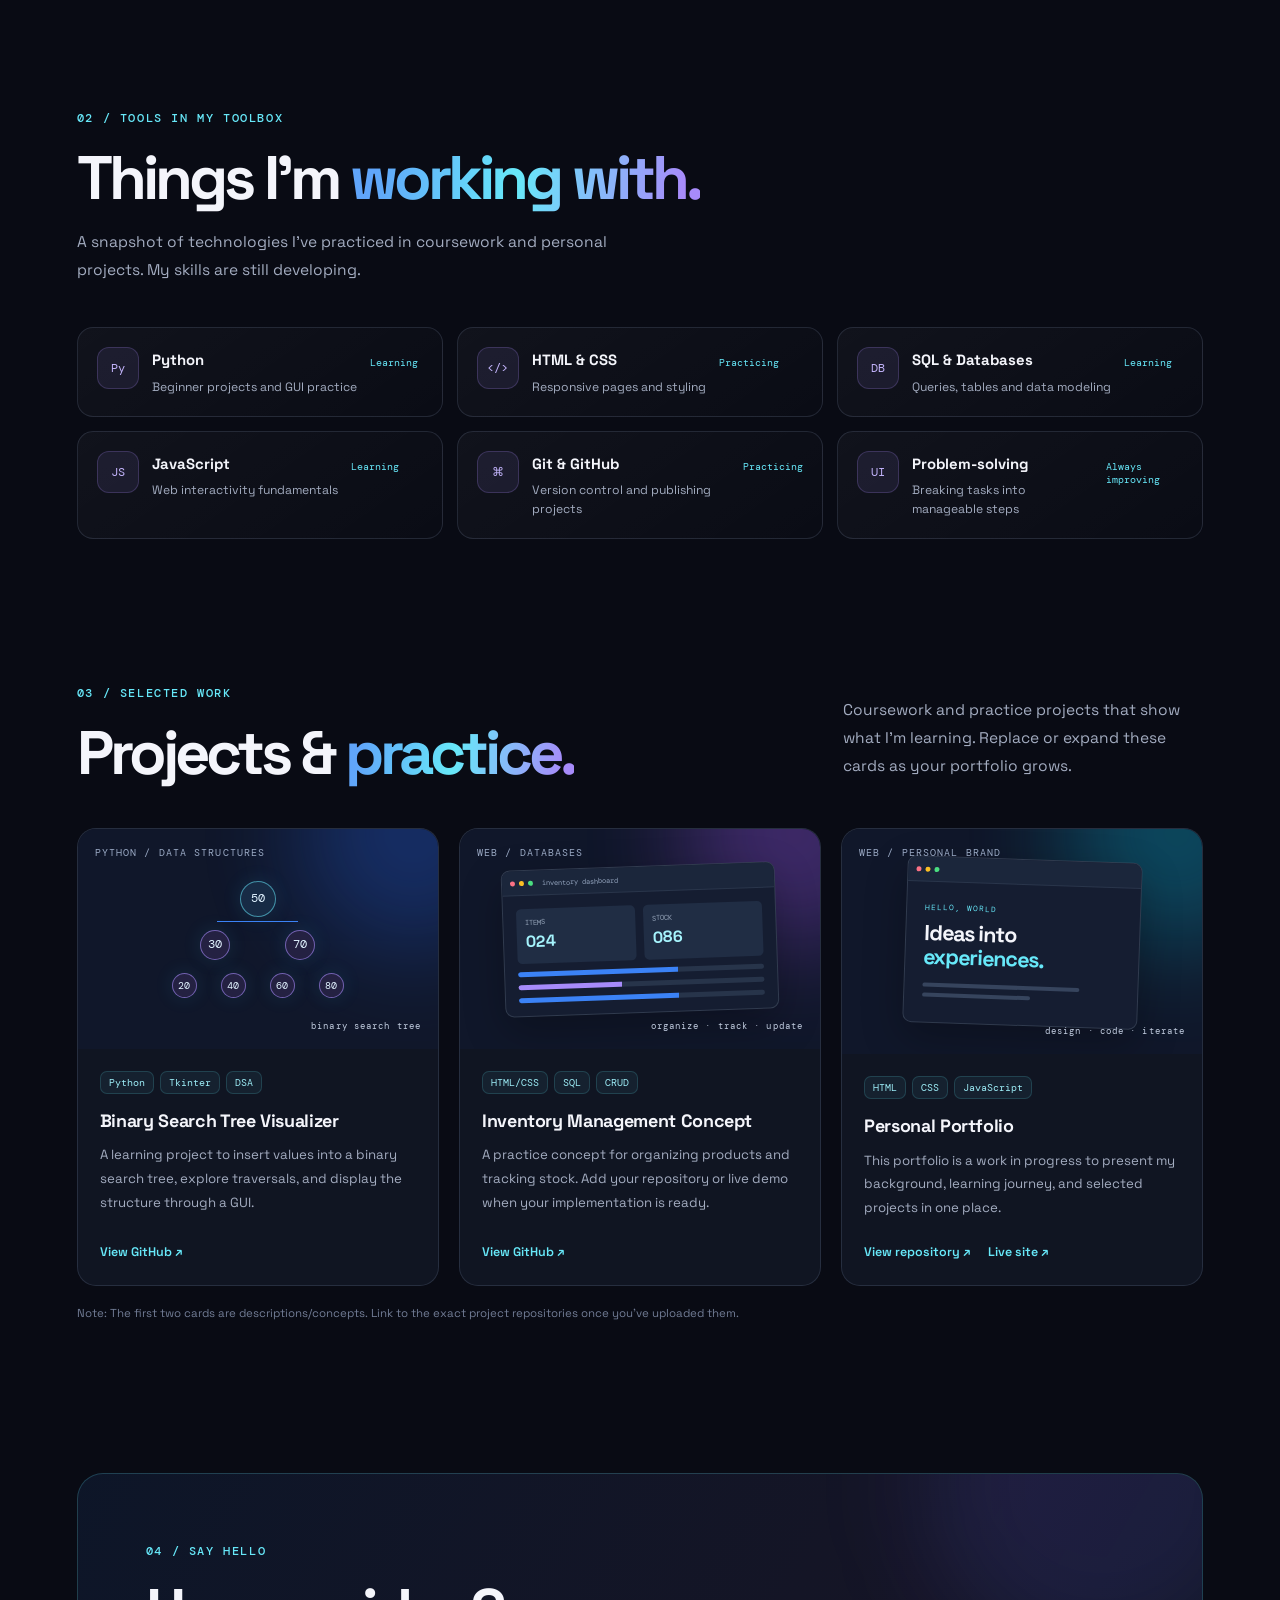
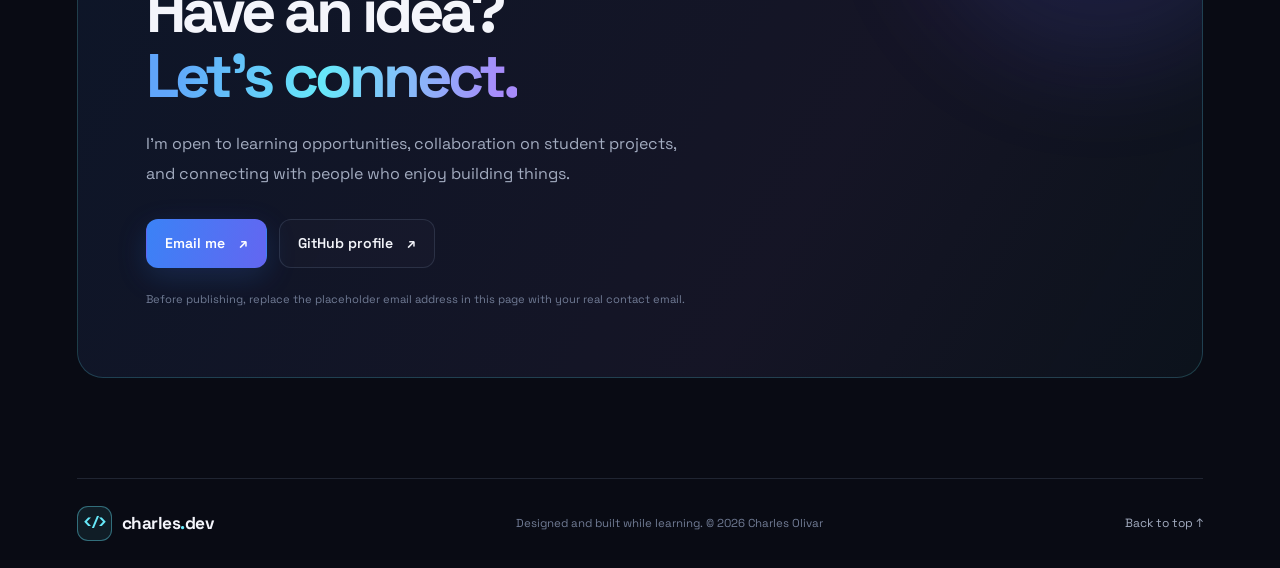
==== commit a78acf93: "Add files via upload" ====
--- a/index.html
+++ b/index.html
@@ -1,342 +1,98 @@
-<!DOCTYPE html>
-<html lang="en">
-<head>
-    <meta charset="UTF-8">
-    <meta name="viewport" content="width=device-width, initial-scale=1.0">
-    <title>My Portfolio</title>
-    <link rel="stylesheet" href="./style.css"></head>
-<body>
-
-    <!-- Navigation -->
-    <header>
-        <nav class="navbar">
-            <a href="#home" class="logo">MyPortfolio.</a>
-
-            <button class="menu-toggle" id="menu-toggle"
-                aria-label="Open navigation menu"
-                aria-expanded="false">
-                ☰
-            </button>
-
-            <ul class="nav-links" id="nav-links">
-                <li><a href="#home">Home</a></li>
-                <li><a href="#about">About</a></li>
-                <li><a href="#skills">Skills</a></li>
-                <li><a href="#projects">Projects</a></li>
-                <li><a href="#contact">Contact</a></li>
-            </ul>
-
-            <button class="theme-toggle" id="theme-toggle"
-                aria-label="Switch color theme">☀️</button>
-        </nav>
-    </header>
-
-    <main>
-        <!-- Home -->
-        <section id="home" class="hero">
-            <div class="hero-content">
-                <p class="tagline">Welcome!</p>
-                <h1>Hello, I'm <span>Charlemagne!</span></h1>
-                <p>
-                    I'm learning to build creative, responsive,
-                    and user-friendly websites using HTML, CSS,
-                    and JavaScript.
-                </p>
-                <a href="#projects" class="btn">View My Projects</a>
-                <a href="cv.pdf" class="btn btn-outline" download>
-                    Download My CV
-                </a>
-            </div>
-
-            <div class="hero-image">
-                <img src="profile.jpg" alt="My profile picture">
-            </div>
-        </section>
-
-        <!-- About -->
-        <section id="about" class="section">
-            <h2>About Me</h2>
-            <p>
-                I'm a beginner front-end developer who enjoys
-                learning how websites work. I'm currently
-                improving my coding skills by building projects
-                and practicing every day.
-            </p>
-        </section>
-
-        <!-- Skills -->
-        <section id="skills" class="section">
-            <h2>My Skills</h2>
-            <p class="section-description">
-                These percentages represent my current self-assessment,
-                not a formal test of my abilities.
-            </p>
-
-            <div class="skills-container">
-                <div class="skill">
-                    <div class="skill-info">
-                        <span>HTML</span>
-                        <span>70%</span>
-                    </div>
-                    <div class="skill-bar">
-                        <div class="skill-progress" style="--level: 70%"></div>
-                    </div>
-                </div>
-
-                <div class="skill">
-                    <div class="skill-info">
-                        <span>CSS</span>
-                        <span>55%</span>
-                    </div>
-                    <div class="skill-bar">
-                        <div class="skill-progress" style="--level: 55%"></div>
-                    </div>
-                </div>
-
-                <div class="skill">
-                    <div class="skill-info">
-                        <span>JavaScript</span>
-                        <span>35%</span>
-                    </div>
-                    <div class="skill-bar">
-                        <div class="skill-progress" style="--level: 35%"></div>
-                    </div>
-                </div>
-
-                <div class="skill">
-                    <div class="skill-info">
-                        <span>Responsive Design</span>
-                        <span>45%</span>
-                    </div>
-                    <div class="skill-bar">
-                        <div class="skill-progress" style="--level: 45%"></div>
-                    </div>
-                </div>
-            </div>
-        </section>
-
-        
-
-
-<!-- Projects Section -->
-<section id="projects" class="projects-section">
-    <div class="projects-container">
-
-        <!-- Projects Heading -->
-        <div class="projects-heading">
-            <span class="section-label">MY WORK</span>
-            <h2>Featured <span>Projects</span></h2>
-            <p>A few things I've designed and built with code.</p>
-        </div>
-
-        <!-- All Four Project Cards -->
-        <div class="projects-grid">
-
-            <!-- Project 1: Personal Portfolio -->
-            <article class="project-card-new">
-                <div class="project-preview">
-                    <img
-                        src="portfolio-preview.png"
-                        alt="Personal portfolio website preview"
-                        loading="lazy"
-                    >
-                    <span class="project-number">01</span>
-                </div>
-
-                <div class="project-info">
-                    <div class="project-tags">
-                        <span>HTML</span>
-                        <span>CSS</span>
-                        <span>JavaScript</span>
-                    </div>
-
-                    <h3>Personal Portfolio</h3>
-
-                    <p>
-                        A personal website showcasing my skills,
-                        projects, and background as an aspiring
-                        web developer.
-                    </p>
-
-                    <div class="project-actions">
-                        <a
-                            href="https://github.com/CharlesOlivar006/My-portfolio"
-                            target="_blank"
-                            rel="noopener noreferrer"
-                        >
-                            Source Code <span>↗</span>
-                        </a>
-
-                        <a
-                            href="https://charlesolivar006.github.io/My-portfolio/"
-                            target="_blank"
-                            rel="noopener noreferrer"
-                        >
-                            Live Demo <span>↗</span>
-                        </a>
-                    </div>
-                </div>
-            </article>
-
-            
-<!-- Project 2: To-Do List -->
-<article class="project-card-new">
-    <div class="project-preview">
-        <img
-            src="todo-preview.png"
-            alt="To-Do List application preview"
-            loading="lazy"
-        >
-        <span class="project-number">02</span>
-    </div>
-
-    <div class="project-info">
-        <div class="project-tags">
-            <span>HTML</span>
-            <span>CSS</span>
-            <span>JavaScript</span>
-        </div>
-
-        <h3>To-Do List</h3>
-
-        <p>
-            A responsive task management application built with
-            HTML, CSS, and JavaScript. Users can add tasks, set
-            priorities, mark tasks as completed, and save them
-            in the browser.
-        </p>
-
-        <div class="project-actions">
-            <a
-                href="https://github.com/CharlesOlivar006/todo-list-app"
-                target="_blank"
-                rel="noopener noreferrer"
-            >
-                Source Code <span>↗</span>
-            </a>
-
-            <a
-                href="https://charlesolivar006.github.io/todo-list-app/"
-                target="_blank"
-                rel="noopener noreferrer"
-            >
-                Live Demo <span>↗</span>
-            </a>
-        </div>
-    </div>
-</article>
-
-            <!-- Project 3: ByteCare IT Solutions -->
-            <article class="project-card-new">
-                <div class="project-preview">
-                    <img
-                        src="bytecare-preview.png"
-                        alt="ByteCare IT Solutions website preview"
-                        loading="lazy"
-                    >
-                    <span class="project-number">03</span>
-                </div>
-
-                <div class="project-info">
-                    <div class="project-tags">
-                        <span>HTML</span>
-                        <span>CSS</span>
-                        <span>JavaScript</span>
-                    </div>
-
-                    <h3>ByteCare IT Solutions</h3>
-
-                    <p>
-                        A responsive computer repair and IT services
-                        website featuring service cards, mobile
-                        navigation, and a demo contact form.
-                    </p>
-
-                    <div class="project-actions">
-                        <a
-                            href="https://github.com/CharlesOlivar006/bytecare-website"
-                            target="_blank"
-                            rel="noopener noreferrer"
-                        >
-                            Source Code <span>↗</span>
-                        </a>
-
-                        <a
-                            href="https://charlesolivar006.github.io/bytecare-website/"
-                            target="_blank"
-                            rel="noopener noreferrer"
-                        >
-                            Live Demo <span>↗</span>
-                        </a>
-                    </div>
-                </div>
-            </article>
-
-            <!-- Project 4: Northstar Home Services -->
-            <article class="project-card-new">
-                <div class="project-preview">
-                    <img
-                        src="northstar-preview.png"
-                        alt="Northstar Home Services website preview"
-                        loading="lazy"
-                    >
-                    <span class="project-number">04</span>
-                </div>
-
-                <div class="project-info">
-                    <div class="project-tags">
-                        <span>HTML</span>
-                        <span>CSS</span>
-                        <span>JavaScript</span>
-                        <span>Tailwind CSS</span>
-                    </div>
-
-                    <h3>Northstar Home Services</h3>
-
-                    <p>
-                        A responsive home services website featuring
-                        service cards, an interactive estimate calculator,
-                        FAQs, and mobile navigation.
-                    </p>
-
-                    <div class="project-actions">
-                        <a
-                            href="https://github.com/CharlesOlivar006/north-star-services"
-                            target="_blank"
-                            rel="noopener noreferrer"
-                        >
-                            Source Code <span>↗</span>
-                        </a>
-
-                        <a
-                            href="https://charlesolivar006.github.io/north-star-services/"
-                            target="_blank"
-                            rel="noopener noreferrer"
-                        >
-                            Live Demo <span>↗</span>
-                        </a>
-                    </div>
-                </div>
-            </article>
-
-        </div>
-    </div>
-</section>
-
-        <!-- Contact -->
-        <section id="contact" class="section contact">
-            <h2>Contact Me</h2>
-            <p>Have a project idea or opportunity? Feel free to reach out.</p>
-            <a href="mailto:olivarcharles07@gmail.com" class="btn">
-                Email Me
-            </a>
-        </section>
-    </main>
-
-    <footer>
-        <p>© <span id="year"></span> Your Name. Built with HTML, CSS & JavaScript.</p>
-    </footer>
-
-    <script src="script.js"></script>
-</body>
-</html>
+<!DOCTYPE html>
+<html lang="en">
+<head>
+  <meta charset="UTF-8">
+  <meta name="viewport" content="width=device-width, initial-scale=1.0">
+  <meta name="description" content="Charles Olivar — IT student and aspiring developer. Explore projects, skills, and ways to connect.">
+  <meta name="theme-color" content="#090b14">
+  <title>Charles Olivar | Developer Portfolio</title>
+  <link rel="preconnect" href="https://fonts.googleapis.com">
+  <link rel="preconnect" href="https://fonts.gstatic.com" crossorigin>
+  <link href="https://fonts.googleapis.com/css2?family=DM+Mono:wght@400;500&family=Space+Grotesk:wght@400;500;600;700&display=swap" rel="stylesheet">
+  <link rel="stylesheet" href="./style.css">
+  <script src="./script.js" defer></script>
+</head>
+<body>
+  <div class="page-glow glow-one"></div>
+  <div class="page-glow glow-two"></div>
+  <header class="site-header">
+    <nav class="nav-wrap" aria-label="Main navigation">
+      <a class="brand" href="#home" aria-label="Charles Olivar home"><span class="brand-mark">&lt;/&gt;</span><span>charles<span class="brand-dot">.</span>dev</span></a>
+      <button class="menu-toggle" aria-expanded="false" aria-controls="nav-links" aria-label="Open navigation menu"><span></span><span></span></button>
+      <div class="nav-links" id="nav-links">
+        <a href="#about">About</a><a href="#skills">Skills</a><a href="#projects">Projects</a><a href="#contact">Contact</a>
+        <button class="theme-toggle" type="button" aria-label="Switch color theme" title="Switch color theme">☼</button>
+      </div>
+    </nav>
+  </header>
+
+  <main>
+    <section class="hero section-wrap" id="home">
+      <div class="hero-copy reveal">
+        <p class="eyebrow"><span class="status-dot"></span> IT STUDENT · ASPIRING DEVELOPER</p>
+        <h1>Turning curiosity<br>into <span class="gradient-text">working code.</span></h1>
+        <p class="hero-description">I'm Charles, an Information Technology student learning by building practical projects, exploring new tools, and solving problems one step at a time.</p>
+        <div class="hero-actions">
+          <a class="button button-primary" href="#projects">Explore my projects <span aria-hidden="true">↘</span></a>
+          <a class="button button-ghost" href="#contact">Let's connect <span aria-hidden="true">↗</span></a>
+        </div>
+        <div class="hero-meta"><span><span class="meta-symbol">⌘</span> Always learning</span><span><span class="meta-symbol">⌁</span> Built with curiosity</span></div>
+      </div>
+      <div class="terminal-wrap reveal" aria-label="Decorative code editor illustration">
+        <div class="terminal-card">
+          <div class="terminal-top"><div class="window-dots"><i></i><i></i><i></i></div><span>charles.py</span><span class="terminal-language">PYTHON</span></div>
+          <div class="terminal-body">
+            <div class="line"><span class="line-no">01</span><span><b class="code-purple">class</b> <b class="code-yellow">Developer</b>:</span></div>
+            <div class="line"><span class="line-no">02</span><span class="indent"><b class="code-purple">def</b> <b class="code-blue">__init__</b>(self):</span></div>
+            <div class="line"><span class="line-no">03</span><span class="indent more"><span class="code-pink">self.name</span> = <span class="code-green">"Charles"</span></span></div>
+            <div class="line"><span class="line-no">04</span><span class="indent more"><span class="code-pink">self.focus</span> = <span class="code-green">"Learning by building"</span></span></div>
+            <div class="line"><span class="line-no">05</span><span class="indent more"><span class="code-pink">self.status</span> = <span class="code-green">"In progress"</span></span></div>
+            <div class="line blank"><span class="line-no">06</span><span></span></div>
+            <div class="line"><span class="line-no">07</span><span><b class="code-purple">def</b> <b class="code-blue">next_step</b>(self):</span></div>
+            <div class="line"><span class="line-no">08</span><span class="indent"><b class="code-purple">return</b> <span class="code-green">"Keep building."</span><span class="cursor"></span></span></div>
+          </div>
+          <div class="terminal-bottom"><span><span class="terminal-live"></span> Ready to learn</span><span>UTF-8&nbsp; · &nbsp;Python</span></div>
+        </div>
+        <div class="floating-chip chip-top"><span>✳</span> curious mind</div>
+        <div class="floating-chip chip-bottom"><span>↗</span> progress over perfection</div>
+      </div>
+      <a class="scroll-cue" href="#about"><span></span> SCROLL TO EXPLORE</a>
+    </section>
+
+    <section class="section-wrap section-block" id="about">
+      <div class="section-heading reveal"><p class="eyebrow">01 / A LITTLE ABOUT ME</p><h2>Learning today.<br><span class="gradient-text">Building for tomorrow.</span></h2></div>
+      <div class="about-layout">
+        <div class="about-copy reveal"><p>I'm currently studying for a Bachelor of Science in Information Technology. I enjoy exploring how software works and turning lessons from class into small, useful applications.</p><p>I'm still growing as a developer, so every project is a chance to practice, make mistakes, and improve. I'm especially interested in programming, databases, web development, and problem-solving.</p><div class="honesty-note"><span>✳</span><p><strong>My approach</strong><br>Stay curious, keep practicing, and be honest about what I know—and what I'm still learning.</p></div></div>
+        <div class="about-facts reveal"><div class="fact-card"><span class="fact-icon">⌘</span><div><strong>Currently studying</strong><span>Information Technology</span></div></div><div class="fact-card"><span class="fact-icon">⌁</span><div><strong>Learning by doing</strong><span>Small projects, steady progress</span></div></div><div class="fact-card"><span class="fact-icon">◎</span><div><strong>Interested in</strong><span>Software, web & databases</span></div></div></div>
+      </div>
+    </section>
+
+    <section class="section-wrap section-block" id="skills">
+      <div class="section-heading reveal"><p class="eyebrow">02 / TOOLS IN MY TOOLBOX</p><h2>Things I'm <span class="gradient-text">working with.</span></h2><p class="section-intro">A snapshot of technologies I've practiced in coursework and personal projects. My skills are still developing.</p></div>
+      <div class="skills-grid">
+        <article class="skill-card reveal"><div class="skill-icon">Py</div><div><h3>Python</h3><p>Beginner projects and GUI practice</p></div><span class="skill-level">Learning</span></article>
+        <article class="skill-card reveal"><div class="skill-icon">&lt;/&gt;</div><div><h3>HTML & CSS</h3><p>Responsive pages and styling</p></div><span class="skill-level">Practicing</span></article>
+        <article class="skill-card reveal"><div class="skill-icon">DB</div><div><h3>SQL & Databases</h3><p>Queries, tables and data modeling</p></div><span class="skill-level">Learning</span></article>
+        <article class="skill-card reveal"><div class="skill-icon">JS</div><div><h3>JavaScript</h3><p>Web interactivity fundamentals</p></div><span class="skill-level">Learning</span></article>
+        <article class="skill-card reveal"><div class="skill-icon">⌘</div><div><h3>Git & GitHub</h3><p>Version control and publishing projects</p></div><span class="skill-level">Practicing</span></article>
+        <article class="skill-card reveal"><div class="skill-icon">UI</div><div><h3>Problem-solving</h3><p>Breaking tasks into manageable steps</p></div><span class="skill-level">Always improving</span></article>
+      </div>
+    </section>
+
+    <section class="section-wrap section-block" id="projects">
+      <div class="section-heading project-heading reveal"><div><p class="eyebrow">03 / SELECTED WORK</p><h2>Projects & <span class="gradient-text">practice.</span></h2></div><p class="section-intro">Coursework and practice projects that show what I'm learning. Replace or expand these cards as your portfolio grows.</p></div>
+      <div class="projects-grid">
+        <article class="project-card reveal"><div class="project-art art-tree"><span class="art-kicker">PYTHON / DATA STRUCTURES</span><div class="tree-visual"><span>50</span><div><i>30</i><i>70</i></div><div class="tree-leaves"><i>20</i><i>40</i><i>60</i><i>80</i></div></div><span class="art-caption">binary search tree</span></div><div class="project-content"><div class="project-tags"><span>Python</span><span>Tkinter</span><span>DSA</span></div><h3>Binary Search Tree Visualizer</h3><p>A learning project to insert values into a binary search tree, explore traversals, and display the structure through a GUI.</p><div class="project-links"><a href="https://github.com/CharlesOlivar006" target="_blank" rel="noreferrer">View GitHub <span>↗</span></a></div></div></article>
+        <article class="project-card reveal"><div class="project-art art-inventory"><span class="art-kicker">WEB / DATABASES</span><div class="inventory-window"><div class="inventory-bar"><i></i><i></i><i></i><span>inventory dashboard</span></div><div class="inventory-content"><div class="inventory-stat"><small>ITEMS</small><b>024</b></div><div class="inventory-stat"><small>STOCK</small><b>086</b></div><div class="inventory-row"></div><div class="inventory-row short"></div><div class="inventory-row"></div></div></div><span class="art-caption">organize · track · update</span></div><div class="project-content"><div class="project-tags"><span>HTML/CSS</span><span>SQL</span><span>CRUD</span></div><h3>Inventory Management Concept</h3><p>A practice concept for organizing products and tracking stock. Add your repository or live demo when your implementation is ready.</p><div class="project-links"><a href="https://github.com/CharlesOlivar006" target="_blank" rel="noreferrer">View GitHub <span>↗</span></a></div></div></article>
+        <article class="project-card reveal"><div class="project-art art-web"><span class="art-kicker">WEB / PERSONAL BRAND</span><div class="web-window"><div class="web-top"><i></i><i></i><i></i></div><div class="web-body"><span class="web-mini-label">HELLO, WORLD</span><b>Ideas into<br><em>experiences.</em></b><span class="web-line"></span><span class="web-line tiny"></span></div></div><span class="art-caption">design · code · iterate</span></div><div class="project-content"><div class="project-tags"><span>HTML</span><span>CSS</span><span>JavaScript</span></div><h3>Personal Portfolio</h3><p>This portfolio is a work in progress to present my background, learning journey, and selected projects in one place.</p><div class="project-links"><a href="https://github.com/CharlesOlivar006/My-portfolio" target="_blank" rel="noreferrer">View repository <span>↗</span></a><a href="https://charlesolivar006.github.io/My-portfolio/" target="_blank" rel="noreferrer">Live site <span>↗</span></a></div></div></article>
+      </div>
+      <p class="project-footnote">Note: The first two cards are descriptions/concepts. Link to the exact project repositories once you've uploaded them.</p>
+    </section>
+
+    <section class="contact-section section-wrap" id="contact">
+      <div class="contact-panel reveal"><div class="contact-orb"></div><p class="eyebrow">04 / SAY HELLO</p><h2>Have an idea?<br><span class="gradient-text">Let's connect.</span></h2><p>I'm open to learning opportunities, collaboration on student projects, and connecting with people who enjoy building things.</p><div class="contact-actions"><a class="button button-primary" href="mailto:YOUR_EMAIL@example.com">Email me <span>↗</span></a><a class="button button-ghost" href="https://github.com/CharlesOlivar006" target="_blank" rel="noreferrer">GitHub profile <span>↗</span></a></div><p class="edit-reminder">Before publishing, replace the placeholder email address in this page with your real contact email.</p></div>
+    </section>
+  </main>
+  <footer class="site-footer"><a class="brand" href="#home"><span class="brand-mark">&lt;/&gt;</span><span>charles<span class="brand-dot">.</span>dev</span></a><p>Designed and built while learning. © <span id="year"></span> Charles Olivar</p><a class="back-top" href="#home">Back to top ↑</a></footer>
+</body>
+</html>
--- a/style.css
+++ b/style.css
@@ -1,95 +1,40 @@
-/* =========================================
-   MODERN DEVELOPER PORTFOLIO STYLESHEET
-   Preserves existing classes, theme toggle,
-   navigation menu, skills animation and projects.
-========================================= */
-
-:root {
-    color-scheme: dark;
-    --bg: #0b1120;
-    --surface: rgba(20, 31, 51, 0.88);
-    --surface-solid: #141f33;
-    --text: #f1f5f9;
-    --muted: #aab8cc;
-    --accent: #38bdf8;
-    --accent-strong: #0ea5e9;
-    --border: rgba(148, 163, 184, 0.2);
-    --glow-one: rgba(35, 100, 210, 0.16);
-    --glow-two: rgba(25, 75, 155, 0.12);
-    --glow-three: rgba(35, 70, 145, 0.09);
-    --grid-line: rgba(130, 170, 255, 0.035);
-    --shadow: 0 18px 45px rgba(0, 0, 0, 0.2);
-}
-
-body.light-mode {
-    color-scheme: light;
-    --bg: #f5f8fc;
-    --surface: rgba(255, 255, 255, 0.9);
-    --surface-solid: #ffffff;
-    --text: #0f172a;
-    --muted: #526176;
-    --accent: #0284c7;
-    --accent-strong: #0369a1;
-    --border: rgba(100, 116, 139, 0.23);
-    --glow-one: rgba(0, 130, 220, 0.09);
-    --glow-two: rgba(100, 130, 220, 0.07);
-    --glow-three: rgba(0, 160, 200, 0.05);
-    --grid-line: rgba(20, 60, 110, 0.045);
-    --shadow: 0 18px 45px rgba(15, 23, 42, 0.08);
-}
-
-* { margin: 0; padding: 0; box-sizing: border-box; }
-html { scroll-behavior: smooth; scroll-padding-top: 90px; }
-body {
-    min-height: 100vh;
-    position: relative;
-    isolation: isolate;
-    overflow-x: hidden;
-    font-family: Inter, "Segoe UI", Arial, sans-serif;
-    background-color: var(--bg);
-    background-image:
-        radial-gradient(ellipse at 12% 8%, var(--glow-one), transparent 38%),
-        radial-gradient(ellipse at 88% 35%, var(--glow-two), transparent 34%),
-        radial-gradient(ellipse at 50% 90%, var(--glow-three), transparent 42%);
-    background-attachment: fixed;
-    color: var(--text);
-    line-height: 1.7;
-    transition: background-color .3s ease, color .3s ease;
-}
-body::before {
-    content: ""; position: fixed; inset: 0; z-index: -1; pointer-events: none;
-    background-image: linear-gradient(var(--grid-line) 1px, transparent 1px), linear-gradient(90deg, var(--grid-line) 1px, transparent 1px);
-    background-size: 42px 42px;
-    -webkit-mask-image: radial-gradient(ellipse at center, black 20%, transparent 85%);
-    mask-image: radial-gradient(ellipse at center, black 20%, transparent 85%);
-}
-body::after {
-    content: ""; position: fixed; width: 340px; height: 340px; top: 20%; right: -180px;
-    z-index: -1; pointer-events: none; background: var(--glow-one); border-radius: 50%; filter: blur(90px);
-}
-a { color: inherit; text-decoration: none; }
-button { font: inherit; }
-img { max-width: 100%; }
-section { background-color: transparent; }
-
-/* Navigation */
-header {
-    position: sticky; top: 0; z-index: 100;
-    background: color-mix(in srgb, var(--bg) 78%, transparent);
-    border-bottom: 1px solid var(--border);
-    backdrop-filter: blur(18px); -webkit-backdrop-filter: blur(18px);
-}
-.navbar {
-    width: min(1200px, 92%); min-height: 76px; margin: auto; padding: 14px 0;
-    display: flex; align-items: center; justify-content: space-between; gap: 20px;
-}
-.logo { color: var(--accent); font-size: 1.4rem; font-weight: 800; letter-spacing: -.5px; }
-.nav-links { display: flex; align-items: center; gap: 24px; list-style: none; }
-.nav-links a { color: var(--muted); font-size: .95rem; font-weight: 600; transition: color .2s ease; }
-.nav-links a:hover, .nav-links a:focus-visible { color: var(--accent); }
-.theme-toggle, .menu-toggle {
-    cursor: pointer; border: 1px solid var(--border); background: var(--surface); color: var(--text);
-    border-radius: 10px; padding: 8px 12px; transition: border-color .2s, transform .2s;
-}
-.theme-toggle:hover, .menu-toggle:hover { border-color: var(--accent); }
-.menu-toggle { display: none; }
+/* CHARLES OLIVAR — CREATIVE DARK PORTFOLIO */
+:root{color-scheme:dark;--bg:#090b14;--panel:#101522;--panel-2:#151b2c;--text:#f4f5fb;--muted:#a3acc0;--muted-2:#717c95;--line:rgba(157,174,211,.16);--blue:#60a5fa;--cyan:#67e8f9;--violet:#a78bfa;--pink:#f0abfc;--radius:22px;--max:1160px}
+body.light-mode{color-scheme:light;--bg:#f6f8ff;--panel:#fff;--panel-2:#edf2ff;--text:#15182a;--muted:#515c74;--muted-2:#68748c;--line:rgba(65,79,115,.17)}
+*{box-sizing:border-box;margin:0;padding:0}
+html{scroll-behavior:smooth;scroll-padding-top:95px}
+body{min-height:100vh;overflow-x:hidden;background:var(--bg);color:var(--text);font-family:"Space Grotesk",system-ui,sans-serif;line-height:1.65;transition:background .3s,color .3s}
+body::before{content:"";position:fixed;inset:0;z-index:-2;pointer-events:none;background-image:linear-gradient(rgba(139,157,200,.035) 1px,transparent 1px),linear-gradient(90deg,rgba(139,157,200,.035) 1px,transparent 1px);background-size:44px 44px;mask-image:linear-gradient(to bottom,black,transparent 90%)}
+a{color:inherit;text-decoration:none}button{font:inherit}button,a{-webkit-tap-highlight-color:transparent}button:focus-visible,a:focus-visible{outline:2px solid var(--cyan);outline-offset:4px}
+.page-glow{position:absolute;z-index:-1;width:440px;height:440px;border-radius:50%;filter:blur(110px);pointer-events:none;opacity:.17}.glow-one{top:90px;left:-240px;background:#2563eb}.glow-two{top:500px;right:-260px;background:#a855f7}
+.site-header{position:sticky;top:0;z-index:20;border-bottom:1px solid var(--line);background:rgba(9,11,20,.82);backdrop-filter:blur(18px);-webkit-backdrop-filter:blur(18px)}body.light-mode .site-header{background:rgba(246,248,255,.88)}
+.nav-wrap{width:min(var(--max),92%);min-height:76px;margin:auto;display:flex;align-items:center;justify-content:space-between;gap:25px}
+.brand{display:inline-flex;align-items:center;gap:10px;font-weight:700;font-size:1.08rem;letter-spacing:-.5px;white-space:nowrap}.brand-mark{display:grid;place-items:center;width:35px;height:35px;border:1px solid rgba(103,232,249,.4);border-radius:11px;color:var(--cyan);background:rgba(103,232,249,.08);font-family:"DM Mono",monospace;font-size:.85rem}.brand-dot{color:var(--cyan)}
+.nav-links{display:flex;align-items:center;gap:28px}.nav-links>a{font-size:.88rem;font-weight:500;color:var(--muted);transition:color .2s}.nav-links>a:hover{color:var(--cyan)}
+.theme-toggle,.menu-toggle{display:grid;place-items:center;width:40px;height:40px;border:1px solid var(--line);border-radius:12px;background:var(--panel);color:var(--text);cursor:pointer;transition:border-color .2s,transform .2s}.theme-toggle:hover,.menu-toggle:hover{border-color:var(--cyan);transform:translateY(-2px)}.theme-toggle{font-size:1.2rem}.menu-toggle{display:none}
+.section-wrap{width:min(var(--max),88%);margin-inline:auto}
+.hero{position:relative;min-height:calc(100vh - 76px);padding-top:100px;padding-bottom:105px;display:grid;grid-template-columns:1.05fr .95fr;align-items:center;gap:65px}
+.eyebrow{display:flex;align-items:center;gap:10px;color:var(--cyan);font-family:"DM Mono",monospace;font-size:.72rem;letter-spacing:1.6px;font-weight:500;text-transform:uppercase}.status-dot,.terminal-live{display:inline-block;width:7px;height:7px;border-radius:50%;background:#4ade80;box-shadow:0 0 12px rgba(74,222,128,.65)}
+.hero h1{margin:25px 0 23px;font-size:clamp(3.2rem,6.2vw,5.7rem);line-height:.99;letter-spacing:-.075em;font-weight:700}.gradient-text{background:linear-gradient(100deg,var(--blue) 8%,var(--cyan) 48%,var(--violet) 94%);background-clip:text;-webkit-background-clip:text;color:transparent}
+.hero-description{max-width:540px;color:var(--muted);font-size:1.05rem;line-height:1.9}.hero-actions,.contact-actions{display:flex;flex-wrap:wrap;gap:12px;margin-top:31px}
+.button{display:inline-flex;align-items:center;justify-content:center;gap:14px;min-height:48px;padding:12px 18px;border:1px solid var(--line);border-radius:12px;font-weight:600;font-size:.88rem;transition:transform .22s,border-color .22s,box-shadow .22s,background .22s}.button:hover{transform:translateY(-3px)}.button-primary{border-color:transparent;background:linear-gradient(105deg,#3b82f6,#6366f1);color:#fff;box-shadow:0 9px 30px rgba(59,130,246,.18)}.button-primary:hover{box-shadow:0 12px 34px rgba(59,130,246,.32)}.button-ghost{background:rgba(255,255,255,.02);color:var(--text)}.button-ghost:hover{border-color:rgba(103,232,249,.5)}
+.hero-meta{display:flex;flex-wrap:wrap;gap:22px;margin-top:32px;color:var(--muted-2);font-family:"DM Mono",monospace;font-size:.7rem}.meta-symbol{color:var(--cyan);margin-right:7px}
+.terminal-wrap{position:relative;padding:20px 0}.terminal-card{position:relative;overflow:hidden;border:1px solid rgba(148,163,184,.24);border-radius:18px;background:rgba(13,18,31,.94);box-shadow:0 25px 90px rgba(0,0,0,.34),0 0 0 1px rgba(103,232,249,.035);transform:perspective(1100px) rotateY(-3deg);animation:float-terminal 7s ease-in-out infinite}.terminal-top{height:49px;display:flex;align-items:center;gap:18px;padding:0 17px;border-bottom:1px solid rgba(148,163,184,.13);background:rgba(255,255,255,.025);color:#9aa7bf;font: .72rem "DM Mono",monospace}.window-dots{display:flex;gap:6px}.window-dots i,.web-top i,.inventory-bar i{display:block;width:8px;height:8px;border-radius:50%;background:#fb7185}.window-dots i:nth-child(2),.web-top i:nth-child(2),.inventory-bar i:nth-child(2){background:#fbbf24}.window-dots i:nth-child(3),.web-top i:nth-child(3),.inventory-bar i:nth-child(3){background:#4ade80}.terminal-language{margin-left:auto;color:#64748b;font-size:.63rem}.terminal-body{padding:26px 20px 30px;min-height:270px;color:#dbeafe;font:clamp(.65rem,1.1vw,.82rem)/2 "DM Mono",monospace}.line{display:flex;gap:19px;white-space:nowrap}.line-no{width:16px;text-align:right;color:#46536b;user-select:none}.indent{padding-left:19px}.indent.more{padding-left:39px}.code-purple{color:#c4b5fd;font-weight:400}.code-yellow{color:#fde68a;font-weight:400}.code-blue{color:#7dd3fc;font-weight:400}.code-pink{color:#f0abfc}.code-green{color:#86efac}.cursor{display:inline-block;width:7px;height:15px;margin-left:4px;vertical-align:-3px;background:#67e8f9;animation:blink 1s steps(2,start) infinite}.terminal-bottom{display:flex;justify-content:space-between;padding:12px 18px;border-top:1px solid rgba(148,163,184,.12);color:#718096;font: .64rem "DM Mono",monospace}.terminal-bottom>span:first-child{display:flex;align-items:center;gap:8px}.terminal-live{width:6px;height:6px}.floating-chip{position:absolute;z-index:2;padding:10px 14px;border:1px solid rgba(148,163,184,.2);border-radius:12px;background:rgba(20,27,44,.94);box-shadow:0 12px 35px rgba(0,0,0,.22);color:#dbeafe;font-size:.72rem;font-weight:600}.floating-chip span{margin-right:7px;color:var(--cyan)}.chip-top{top:0;right:-12px;animation:float-chip 5s ease-in-out infinite}.chip-bottom{bottom:0;left:-22px;animation:float-chip 6s ease-in-out infinite reverse}.scroll-cue{position:absolute;bottom:24px;left:0;display:flex;align-items:center;gap:10px;color:var(--muted-2);font: .62rem "DM Mono",monospace;letter-spacing:1.4px}.scroll-cue span{width:22px;height:1px;background:var(--cyan)}
+.section-block{padding-top:110px;padding-bottom:35px}.section-heading{max-width:760px;margin-bottom:42px}.section-heading .eyebrow{margin-bottom:18px}.section-heading h2,.contact-panel h2{font-size:clamp(2.3rem,4.8vw,4rem);line-height:1.06;letter-spacing:-.065em}.section-intro{max-width:560px;margin-top:18px;color:var(--muted);font-size:.97rem;line-height:1.8}
+.about-layout{display:grid;grid-template-columns:1fr .8fr;gap:70px;align-items:start}.about-copy>p{margin-bottom:18px;color:var(--muted);line-height:1.95}.honesty-note{display:flex;gap:15px;margin-top:28px;padding:18px;border:1px solid rgba(103,232,249,.18);border-radius:14px;background:rgba(103,232,249,.045)}.honesty-note>span{color:var(--cyan);font-size:1.25rem}.honesty-note p{color:var(--muted);font-size:.87rem}.honesty-note strong{display:inline-block;margin-bottom:4px;color:var(--text)}
+.about-facts{display:grid;gap:12px}.fact-card{display:flex;align-items:center;gap:15px;padding:17px;border:1px solid var(--line);border-radius:15px;background:linear-gradient(120deg,rgba(255,255,255,.025),transparent)}.fact-icon{display:grid;place-items:center;flex:0 0 43px;height:43px;border-radius:12px;background:rgba(96,165,250,.1);color:var(--cyan);font-size:1.1rem}.fact-card div{display:grid;gap:3px}.fact-card strong{font-size:.9rem}.fact-card div span{color:var(--muted);font-size:.8rem}
+.skills-grid{display:grid;grid-template-columns:repeat(3,minmax(0,1fr));gap:14px}.skill-card{display:flex;align-items:flex-start;gap:13px;min-width:0;padding:19px;border:1px solid var(--line);border-radius:16px;background:linear-gradient(145deg,rgba(255,255,255,.035),rgba(255,255,255,.008));transition:transform .22s,border-color .22s,background .22s}.skill-card:hover{transform:translateY(-4px);border-color:rgba(103,232,249,.35);background:rgba(103,232,249,.035)}.skill-icon{display:grid;place-items:center;flex:0 0 42px;height:42px;border:1px solid rgba(167,139,250,.22);border-radius:12px;background:rgba(167,139,250,.09);color:#c4b5fd;font: .75rem "DM Mono",monospace}.skill-card h3{font-size:.93rem;margin:1px 0 5px}.skill-card p{color:var(--muted);font-size:.76rem;line-height:1.55}.skill-level{display:block;margin-top:9px;color:var(--cyan);font: .61rem "DM Mono",monospace}
+.project-heading{display:flex;align-items:end;justify-content:space-between;gap:35px;max-width:none}.project-heading .section-intro{max-width:360px;margin:0 0 5px}.projects-grid{display:grid;grid-template-columns:repeat(3,minmax(0,1fr));gap:20px;align-items:stretch}.project-card{display:flex;flex-direction:column;min-width:0;overflow:hidden;border:1px solid var(--line);border-radius:19px;background:var(--panel);transition:transform .25s,border-color .25s,box-shadow .25s}.project-card:hover{transform:translateY(-6px);border-color:rgba(103,232,249,.38);box-shadow:0 20px 45px rgba(0,0,0,.2)}.project-art{position:relative;display:flex;flex-direction:column;justify-content:space-between;min-height:220px;overflow:hidden;padding:17px;background:#10172a}.project-art::before{content:"";position:absolute;width:230px;height:230px;right:-90px;top:-110px;border-radius:50%;filter:blur(50px);opacity:.3}.art-tree::before{background:#2563eb}.art-inventory::before{background:#a855f7}.art-web::before{background:#06b6d4}.art-kicker,.art-caption{position:relative;z-index:1;color:#9aa9c4;font: .6rem "DM Mono",monospace;letter-spacing:1.1px}.art-caption{align-self:flex-end;color:#c3cee1;font-size:.57rem}
+.tree-visual{position:relative;align-self:center;display:flex;flex-direction:column;align-items:center;gap:13px;color:#e0f2fe;font: .72rem "DM Mono",monospace}.tree-visual>span,.tree-visual i{display:grid;place-items:center;width:36px;height:36px;border:1px solid rgba(103,232,249,.55);border-radius:50%;background:#172b45;box-shadow:0 0 20px rgba(56,189,248,.12);font-style:normal}.tree-visual>div{display:flex;gap:55px;position:relative}.tree-visual>div:first-of-type::before{content:"";position:absolute;top:-9px;left:17px;right:17px;height:1px;background:#3b82f6}.tree-visual i{width:30px;height:30px;border-color:rgba(167,139,250,.6);background:#242142}.tree-leaves{gap:24px!important}.tree-leaves i{width:25px;height:25px;font-size:.6rem}
+.inventory-window,.web-window{position:relative;align-self:center;width:84%;overflow:hidden;border:1px solid rgba(148,163,184,.22);border-radius:9px;background:#151d31;box-shadow:0 15px 40px rgba(0,0,0,.25);transform:rotate(-2deg)}.inventory-bar,.web-top{display:flex;align-items:center;gap:4px;height:25px;padding:0 8px;border-bottom:1px solid rgba(148,163,184,.12);background:#1b263b}.inventory-bar i,.web-top i{width:5px;height:5px}.inventory-bar span{margin-left:5px;color:#91a1bb;font: .45rem "DM Mono",monospace}.inventory-content{display:grid;grid-template-columns:1fr 1fr;gap:8px;padding:13px}.inventory-stat{display:grid;gap:2px;padding:9px;border-radius:5px;background:#202d44}.inventory-stat small{color:#94a3b8;font: .45rem "DM Mono",monospace}.inventory-stat b{color:#a5f3fc;font-size:1rem}.inventory-row{grid-column:span 2;height:5px;border-radius:5px;background:linear-gradient(90deg,#3b82f6 65%,#27344a 65%)}.inventory-row.short{background:linear-gradient(90deg,#a78bfa 42%,#27344a 42%)}
+.web-window{width:72%;transform:rotate(2deg)}.web-body{padding:20px 18px 25px}.web-mini-label{display:block;margin-bottom:9px;color:#67e8f9;font: .48rem "DM Mono",monospace;letter-spacing:1px}.web-body>b{display:block;font-size:1.35rem;line-height:1.1;letter-spacing:-1px}.web-body em{color:#67e8f9;font-style:normal}.web-line{display:block;width:80%;height:4px;margin-top:14px;border-radius:4px;background:#36445d}.web-line.tiny{width:55%;margin-top:6px}
+.project-content{display:flex;flex:1;flex-direction:column;align-items:flex-start;padding:22px}.project-tags{display:flex;flex-wrap:wrap;gap:6px;margin-bottom:15px}.project-tags span{padding:4px 8px;border:1px solid rgba(103,232,249,.16);border-radius:7px;background:rgba(103,232,249,.06);color:#9cecf6;font: .6rem "DM Mono",monospace}.project-content h3{margin-bottom:10px;font-size:1.12rem;line-height:1.35;letter-spacing:-.35px}.project-content p{margin-bottom:22px;color:var(--muted);font-size:.83rem;line-height:1.8}.project-links{display:flex;flex-wrap:wrap;gap:17px;margin-top:auto}.project-links a{color:var(--cyan);font-size:.78rem;font-weight:600}.project-links a span{display:inline-block;transition:transform .2s}.project-links a:hover span{transform:translate(3px,-3px)}.project-footnote{margin-top:18px;color:var(--muted-2);font-size:.72rem}
+.contact-section{padding-top:115px;padding-bottom:100px}.contact-panel{position:relative;overflow:hidden;padding:clamp(30px,6vw,68px);border:1px solid rgba(103,232,249,.2);border-radius:26px;background:linear-gradient(120deg,rgba(59,130,246,.09),rgba(167,139,250,.08) 65%,rgba(103,232,249,.035))}.contact-panel .eyebrow{margin-bottom:18px}.contact-panel h2{position:relative;z-index:1}.contact-panel>p:not(.eyebrow):not(.edit-reminder){max-width:560px;margin-top:20px;color:var(--muted);line-height:1.85}.contact-orb{position:absolute;right:-80px;top:-170px;width:360px;height:360px;border-radius:50%;background:rgba(99,102,241,.13);filter:blur(50px)}.edit-reminder{margin-top:22px;color:var(--muted-2);font-size:.7rem}
+.site-footer{width:min(var(--max),88%);min-height:90px;margin:auto;display:flex;align-items:center;justify-content:space-between;gap:20px;border-top:1px solid var(--line)}.site-footer>p{color:var(--muted-2);font-size:.72rem}.back-top{color:var(--muted);font-size:.75rem}.back-top:hover{color:var(--cyan)}
+.reveal{opacity:0;transform:translateY(18px);transition:opacity .65s ease,transform .65s ease}.reveal.visible{opacity:1;transform:translateY(0)}
+body.light-mode .terminal-card{box-shadow:0 25px 90px rgba(34,47,83,.16)}body.light-mode .project-card{background:var(--panel)}body.light-mode .skill-card{background:rgba(255,255,255,.7)}body.light-mode .floating-chip{background:rgba(255,255,255,.95);color:#293149}body.light-mode .site-footer{border-color:var(--line)}
+@keyframes blink{to{visibility:hidden}}@keyframes float-terminal{0%,100%{transform:perspective(1100px) rotateY(-3deg) translateY(0)}50%{transform:perspective(1100px) rotateY(-3deg) translateY(-8px)}}@keyframes float-chip{0%,100%{translate:0 0}50%{translate:0 -7px}}
+@media(max-width:980px){.hero{gap:35px;grid-template-columns:1fr 1fr}.hero h1{font-size:clamp(3rem,6vw,4.5rem)}.skills-grid{grid-template-columns:repeat(2,minmax(0,1fr))}.projects-grid{grid-template-columns:repeat(2,minmax(0,1fr))}.project-heading{align-items:start;flex-direction:column;gap:8px}.project-heading .section-intro{max-width:560px}.about-layout{gap:35px}}
+@media(max-width:720px){.nav-wrap{min-height:68px}.menu-toggle{display:flex;flex-direction:column;justify-content:center;gap:5px;padding:10px}.menu-toggle span{display:block;width:17px;height:2px;border-radius:2px;background:var(--text)}.nav-links{position:absolute;top:calc(100% + 1px);left:0;right:0;display:none;flex-direction:column;align-items:stretch;gap:0;padding:12px 6% 18px;border-bottom:1px solid var(--line);background:var(--bg)}.nav-links.open{display:flex}.nav-links>a{padding:12px 0}.theme-toggle{align-self:flex-start;margin-top:7px}.hero{min-height:auto;grid-template-columns:1fr;padding-top:75px;padding-bottom:80px;gap:36px}.hero h1{font-size:clamp(3rem,12vw,4.8rem)}.hero-description{font-size:.98rem}.terminal-wrap{width:min(100%,560px);margin:0 auto}.terminal-card{transform:none;animation:none}.terminal-body{min-height:0;padding:20px 12px;font-size:clamp(.58rem,2.25vw,.76rem)}.line{gap:12px}.indent{padding-left:12px}.indent.more{padding-left:24px}.chip-top{right:-4px}.chip-bottom{left:-5px}.scroll-cue{bottom:22px}.section-block{padding-top:80px}.about-layout{grid-template-columns:1fr;gap:25px}.project-heading{gap:14px}.contact-section{padding-top:80px;padding-bottom:70px}.site-footer{padding:22px 0;flex-wrap:wrap}.site-footer>p{order:3;width:100%}}
+@media(max-width:520px){.section-wrap{width:88%}.hero-actions{align-items:stretch;flex-direction:column}.hero-actions .button{width:100%}.hero-meta{gap:10px 16px;font-size:.62rem}.terminal-top{gap:10px;padding:0 11px}.terminal-bottom{font-size:.54rem;padding:10px}.floating-chip{font-size:.61rem;padding:8px 10px}.section-heading h2,.contact-panel h2{font-size:clamp(2.25rem,10vw,3.2rem)}.skills-grid,.projects-grid{grid-template-columns:1fr}.skill-card{padding:17px}.project-art{min-height:225px}.project-content{padding:20px}.contact-actions{flex-direction:column}.contact-actions .button{width:100%}.site-footer .brand{font-size:.95rem}.site-footer .brand-mark{width:30px;height:30px}}
+@media(prefers-reduced-motion:reduce){*,*::before,*::after{scroll-behavior:auto!important;animation-duration:.01ms!important;animation-iteration-count:1!important;transition-duration:.01ms!important}.reveal{opacity:1;transform:none}.terminal-card,.floating-chip{animation:none}}
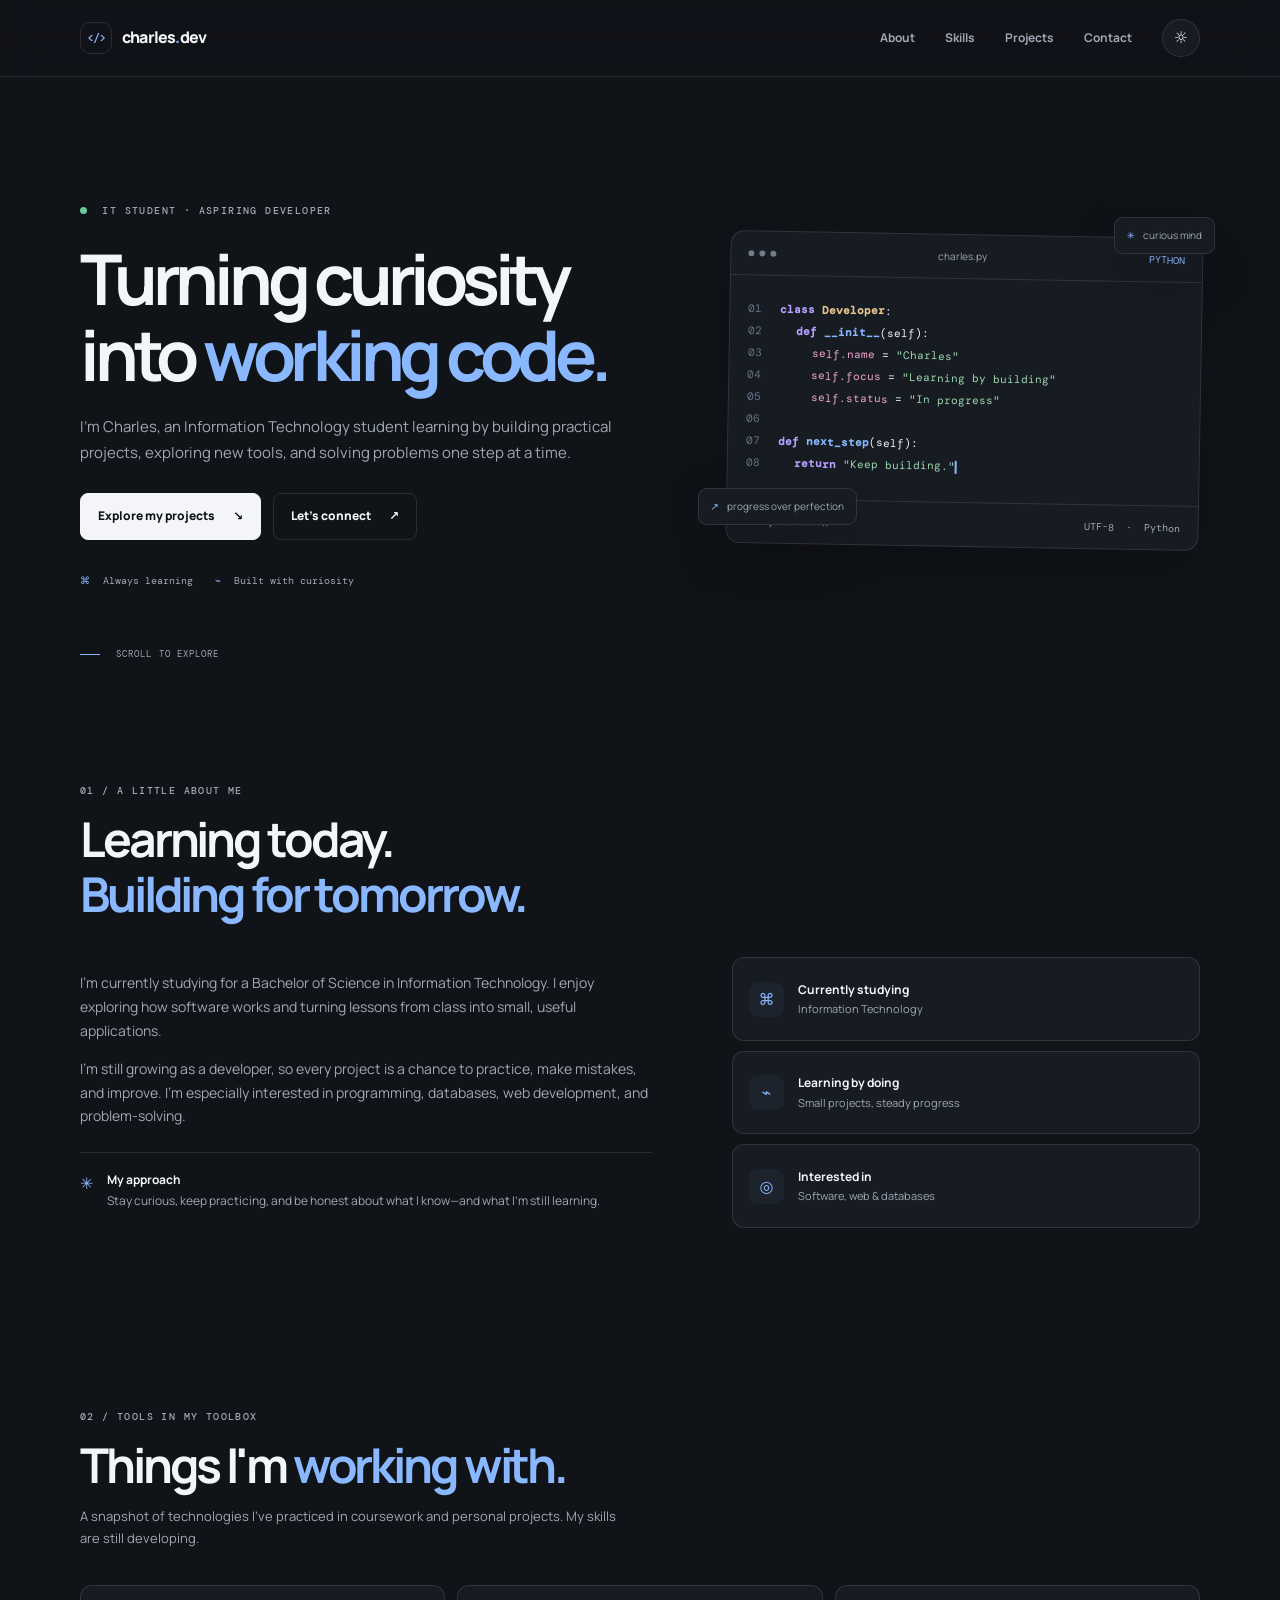
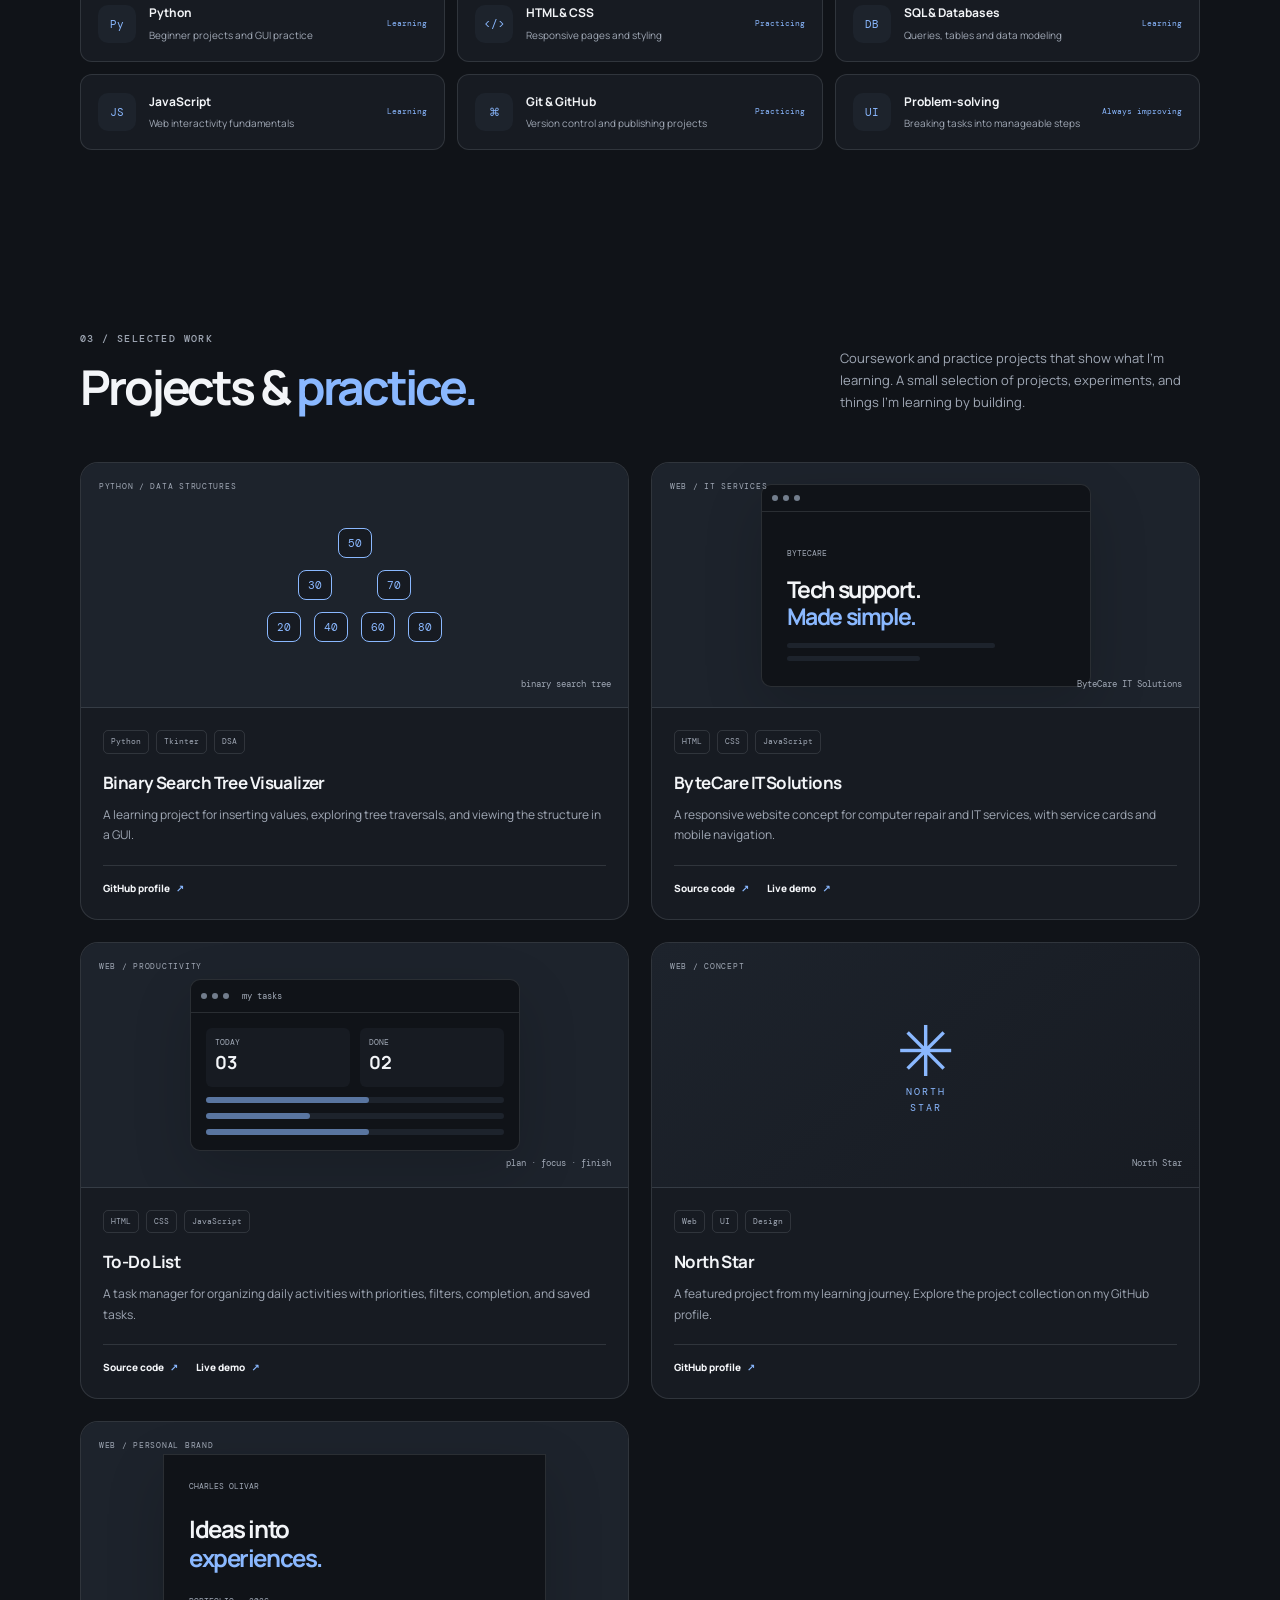
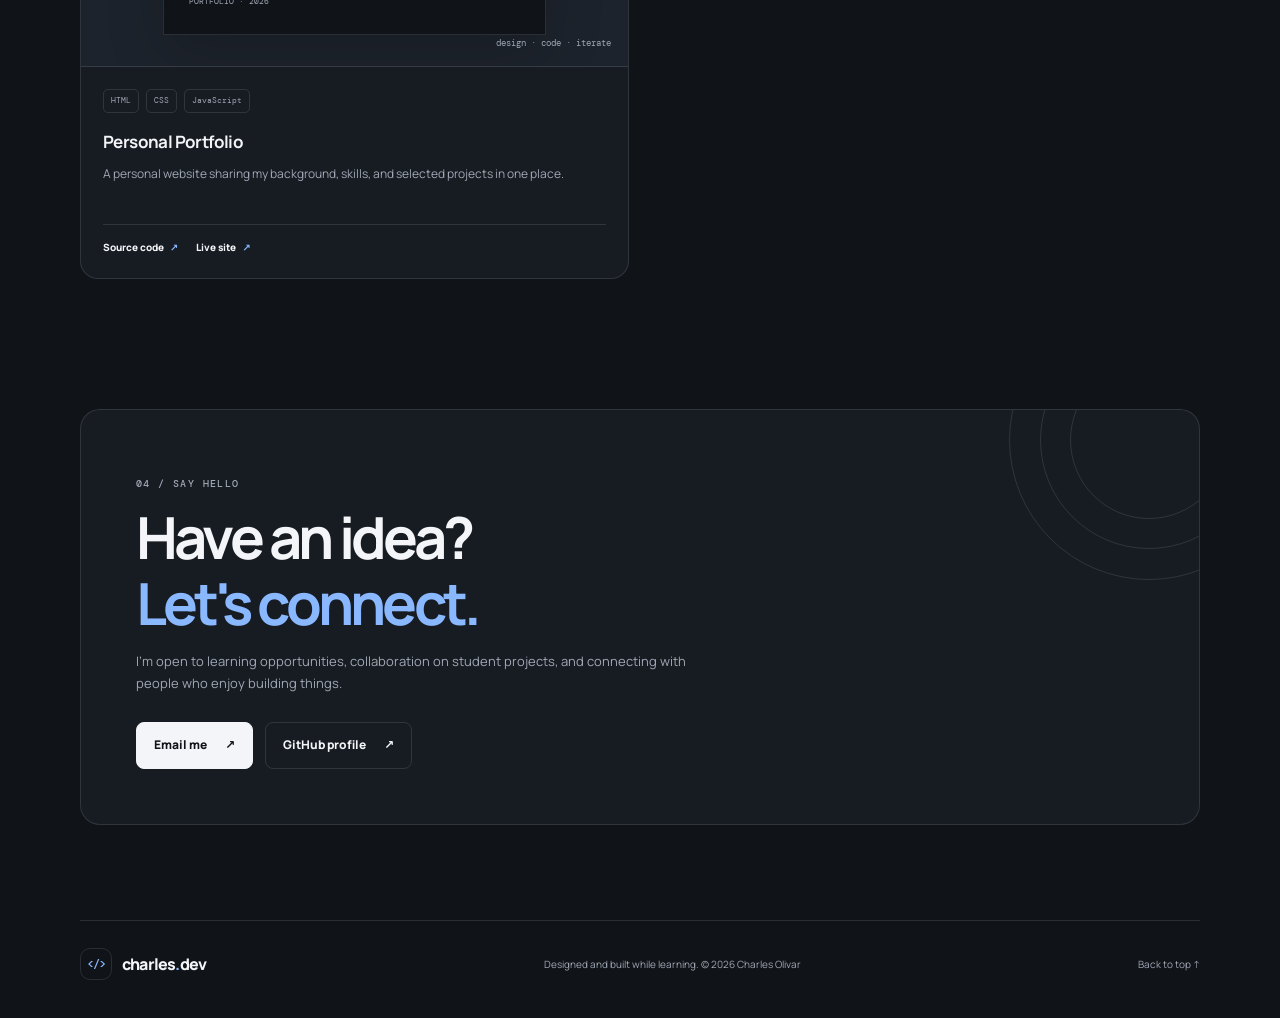
==== commit 17c6bd84: "Add files via upload" ====
--- a/index.html
+++ b/index.html
@@ -80,17 +80,18 @@
     </section>
 
     <section class="section-wrap section-block" id="projects">
-      <div class="section-heading project-heading reveal"><div><p class="eyebrow">03 / SELECTED WORK</p><h2>Projects & <span class="gradient-text">practice.</span></h2></div><p class="section-intro">Coursework and practice projects that show what I'm learning. Replace or expand these cards as your portfolio grows.</p></div>
+      <div class="section-heading project-heading reveal"><div><p class="eyebrow">03 / SELECTED WORK</p><h2>Projects & <span class="gradient-text">practice.</span></h2></div><p class="section-intro">Coursework and practice projects that show what I'm learning. A small selection of projects, experiments, and things I’m learning by building.</p></div>
       <div class="projects-grid">
-        <article class="project-card reveal"><div class="project-art art-tree"><span class="art-kicker">PYTHON / DATA STRUCTURES</span><div class="tree-visual"><span>50</span><div><i>30</i><i>70</i></div><div class="tree-leaves"><i>20</i><i>40</i><i>60</i><i>80</i></div></div><span class="art-caption">binary search tree</span></div><div class="project-content"><div class="project-tags"><span>Python</span><span>Tkinter</span><span>DSA</span></div><h3>Binary Search Tree Visualizer</h3><p>A learning project to insert values into a binary search tree, explore traversals, and display the structure through a GUI.</p><div class="project-links"><a href="https://github.com/CharlesOlivar006" target="_blank" rel="noreferrer">View GitHub <span>↗</span></a></div></div></article>
-        <article class="project-card reveal"><div class="project-art art-inventory"><span class="art-kicker">WEB / DATABASES</span><div class="inventory-window"><div class="inventory-bar"><i></i><i></i><i></i><span>inventory dashboard</span></div><div class="inventory-content"><div class="inventory-stat"><small>ITEMS</small><b>024</b></div><div class="inventory-stat"><small>STOCK</small><b>086</b></div><div class="inventory-row"></div><div class="inventory-row short"></div><div class="inventory-row"></div></div></div><span class="art-caption">organize · track · update</span></div><div class="project-content"><div class="project-tags"><span>HTML/CSS</span><span>SQL</span><span>CRUD</span></div><h3>Inventory Management Concept</h3><p>A practice concept for organizing products and tracking stock. Add your repository or live demo when your implementation is ready.</p><div class="project-links"><a href="https://github.com/CharlesOlivar006" target="_blank" rel="noreferrer">View GitHub <span>↗</span></a></div></div></article>
-        <article class="project-card reveal"><div class="project-art art-web"><span class="art-kicker">WEB / PERSONAL BRAND</span><div class="web-window"><div class="web-top"><i></i><i></i><i></i></div><div class="web-body"><span class="web-mini-label">HELLO, WORLD</span><b>Ideas into<br><em>experiences.</em></b><span class="web-line"></span><span class="web-line tiny"></span></div></div><span class="art-caption">design · code · iterate</span></div><div class="project-content"><div class="project-tags"><span>HTML</span><span>CSS</span><span>JavaScript</span></div><h3>Personal Portfolio</h3><p>This portfolio is a work in progress to present my background, learning journey, and selected projects in one place.</p><div class="project-links"><a href="https://github.com/CharlesOlivar006/My-portfolio" target="_blank" rel="noreferrer">View repository <span>↗</span></a><a href="https://charlesolivar006.github.io/My-portfolio/" target="_blank" rel="noreferrer">Live site <span>↗</span></a></div></div></article>
+        <article class="project-card reveal"><a class="project-art art-tree" href="https://github.com/CharlesOlivar006" target="_blank" rel="noreferrer" aria-label="Binary Search Tree Visualizer GitHub"><span class="art-kicker">PYTHON / DATA STRUCTURES</span><div class="tree-visual"><span>50</span><div><i>30</i><i>70</i></div><div class="tree-leaves"><i>20</i><i>40</i><i>60</i><i>80</i></div></div><span class="art-caption">binary search tree</span></a><div class="project-content"><div class="project-tags"><span>Python</span><span>Tkinter</span><span>DSA</span></div><h3>Binary Search Tree Visualizer</h3><p>A learning project for inserting values, exploring tree traversals, and viewing the structure in a GUI.</p><div class="project-links"><a href="https://github.com/CharlesOlivar006" target="_blank" rel="noreferrer">GitHub profile <span>↗</span></a></div></div></article>
+        <article class="project-card reveal"><a class="project-art art-web" href="https://github.com/CharlesOlivar006/bytecare-website" target="_blank" rel="noreferrer" aria-label="ByteCare project"><span class="art-kicker">WEB / IT SERVICES</span><div class="web-window"><div class="web-top"><i></i><i></i><i></i></div><div class="web-body"><span class="web-mini-label">BYTECARE</span><b>Tech support.<br><em>Made simple.</em></b><span class="web-line"></span><span class="web-line tiny"></span></div></div><span class="art-caption">ByteCare IT Solutions</span></a><div class="project-content"><div class="project-tags"><span>HTML</span><span>CSS</span><span>JavaScript</span></div><h3>ByteCare IT Solutions</h3><p>A responsive website concept for computer repair and IT services, with service cards and mobile navigation.</p><div class="project-links"><a href="https://github.com/CharlesOlivar006/bytecare-website" target="_blank" rel="noreferrer">Source code <span>↗</span></a><a href="https://charlesolivar006.github.io/bytecare-website/" target="_blank" rel="noreferrer">Live demo <span>↗</span></a></div></div></article>
+        <article class="project-card reveal"><a class="project-art art-inventory" href="https://github.com/CharlesOlivar006/todo-list-app" target="_blank" rel="noreferrer" aria-label="To-Do List app"><span class="art-kicker">WEB / PRODUCTIVITY</span><div class="inventory-window"><div class="inventory-bar"><i></i><i></i><i></i><span>my tasks</span></div><div class="inventory-content"><div class="inventory-stat"><small>TODAY</small><b>03</b></div><div class="inventory-stat"><small>DONE</small><b>02</b></div><div class="inventory-row"></div><div class="inventory-row short"></div><div class="inventory-row"></div></div></div><span class="art-caption">plan · focus · finish</span></a><div class="project-content"><div class="project-tags"><span>HTML</span><span>CSS</span><span>JavaScript</span></div><h3>To-Do List</h3><p>A task manager for organizing daily activities with priorities, filters, completion, and saved tasks.</p><div class="project-links"><a href="https://github.com/CharlesOlivar006/todo-list-app" target="_blank" rel="noreferrer">Source code <span>↗</span></a><a href="https://charlesolivar006.github.io/todo-list-app/" target="_blank" rel="noreferrer">Live demo <span>↗</span></a></div></div></article>
+        <article class="project-card reveal"><a class="project-art art-northstar" href="https://github.com/CharlesOlivar006" target="_blank" rel="noreferrer" aria-label="North Star project"><span class="art-kicker">WEB / CONCEPT</span><div class="northstar-mark">✳<span>NORTH<br>STAR</span></div><span class="art-caption">North Star</span></a><div class="project-content"><div class="project-tags"><span>Web</span><span>UI</span><span>Design</span></div><h3>North Star</h3><p>A featured project from my learning journey. Explore the project collection on my GitHub profile.</p><div class="project-links"><a href="https://github.com/CharlesOlivar006" target="_blank" rel="noreferrer">GitHub profile <span>↗</span></a></div></div></article>
+        <article class="project-card reveal"><a class="project-art art-portfolio" href="https://charlesolivar006.github.io/My-portfolio/" target="_blank" rel="noreferrer" aria-label="Personal portfolio live site"><span class="art-kicker">WEB / PERSONAL BRAND</span><div class="portfolio-preview"><span>CHARLES OLIVAR</span><strong>Ideas into<br><em>experiences.</em></strong><i>PORTFOLIO · 2026</i></div><span class="art-caption">design · code · iterate</span></a><div class="project-content"><div class="project-tags"><span>HTML</span><span>CSS</span><span>JavaScript</span></div><h3>Personal Portfolio</h3><p>A personal website sharing my background, skills, and selected projects in one place.</p><div class="project-links"><a href="https://github.com/CharlesOlivar006/My-portfolio" target="_blank" rel="noreferrer">Source code <span>↗</span></a><a href="https://charlesolivar006.github.io/My-portfolio/" target="_blank" rel="noreferrer">Live site <span>↗</span></a></div></div></article>
       </div>
-      <p class="project-footnote">Note: The first two cards are descriptions/concepts. Link to the exact project repositories once you've uploaded them.</p>
     </section>
 
     <section class="contact-section section-wrap" id="contact">
-      <div class="contact-panel reveal"><div class="contact-orb"></div><p class="eyebrow">04 / SAY HELLO</p><h2>Have an idea?<br><span class="gradient-text">Let's connect.</span></h2><p>I'm open to learning opportunities, collaboration on student projects, and connecting with people who enjoy building things.</p><div class="contact-actions"><a class="button button-primary" href="mailto:YOUR_EMAIL@example.com">Email me <span>↗</span></a><a class="button button-ghost" href="https://github.com/CharlesOlivar006" target="_blank" rel="noreferrer">GitHub profile <span>↗</span></a></div><p class="edit-reminder">Before publishing, replace the placeholder email address in this page with your real contact email.</p></div>
+      <div class="contact-panel reveal"><div class="contact-orb"></div><p class="eyebrow">04 / SAY HELLO</p><h2>Have an idea?<br><span class="gradient-text">Let's connect.</span></h2><p>I'm open to learning opportunities, collaboration on student projects, and connecting with people who enjoy building things.</p><div class="contact-actions"><a class="button button-primary" href="mailto:olivarcharles07@gmail.com">Email me <span>↗</span></a><a class="button button-ghost" href="https://github.com/CharlesOlivar006" target="_blank" rel="noreferrer">GitHub profile <span>↗</span></a></div></div>
     </section>
   </main>
   <footer class="site-footer"><a class="brand" href="#home"><span class="brand-mark">&lt;/&gt;</span><span>charles<span class="brand-dot">.</span>dev</span></a><p>Designed and built while learning. © <span id="year"></span> Charles Olivar</p><a class="back-top" href="#home">Back to top ↑</a></footer>
--- a/style.css
+++ b/style.css
@@ -1,40 +1,5 @@
-/* CHARLES OLIVAR — CREATIVE DARK PORTFOLIO */
-:root{color-scheme:dark;--bg:#090b14;--panel:#101522;--panel-2:#151b2c;--text:#f4f5fb;--muted:#a3acc0;--muted-2:#717c95;--line:rgba(157,174,211,.16);--blue:#60a5fa;--cyan:#67e8f9;--violet:#a78bfa;--pink:#f0abfc;--radius:22px;--max:1160px}
-body.light-mode{color-scheme:light;--bg:#f6f8ff;--panel:#fff;--panel-2:#edf2ff;--text:#15182a;--muted:#515c74;--muted-2:#68748c;--line:rgba(65,79,115,.17)}
-*{box-sizing:border-box;margin:0;padding:0}
-html{scroll-behavior:smooth;scroll-padding-top:95px}
-body{min-height:100vh;overflow-x:hidden;background:var(--bg);color:var(--text);font-family:"Space Grotesk",system-ui,sans-serif;line-height:1.65;transition:background .3s,color .3s}
-body::before{content:"";position:fixed;inset:0;z-index:-2;pointer-events:none;background-image:linear-gradient(rgba(139,157,200,.035) 1px,transparent 1px),linear-gradient(90deg,rgba(139,157,200,.035) 1px,transparent 1px);background-size:44px 44px;mask-image:linear-gradient(to bottom,black,transparent 90%)}
-a{color:inherit;text-decoration:none}button{font:inherit}button,a{-webkit-tap-highlight-color:transparent}button:focus-visible,a:focus-visible{outline:2px solid var(--cyan);outline-offset:4px}
-.page-glow{position:absolute;z-index:-1;width:440px;height:440px;border-radius:50%;filter:blur(110px);pointer-events:none;opacity:.17}.glow-one{top:90px;left:-240px;background:#2563eb}.glow-two{top:500px;right:-260px;background:#a855f7}
-.site-header{position:sticky;top:0;z-index:20;border-bottom:1px solid var(--line);background:rgba(9,11,20,.82);backdrop-filter:blur(18px);-webkit-backdrop-filter:blur(18px)}body.light-mode .site-header{background:rgba(246,248,255,.88)}
-.nav-wrap{width:min(var(--max),92%);min-height:76px;margin:auto;display:flex;align-items:center;justify-content:space-between;gap:25px}
-.brand{display:inline-flex;align-items:center;gap:10px;font-weight:700;font-size:1.08rem;letter-spacing:-.5px;white-space:nowrap}.brand-mark{display:grid;place-items:center;width:35px;height:35px;border:1px solid rgba(103,232,249,.4);border-radius:11px;color:var(--cyan);background:rgba(103,232,249,.08);font-family:"DM Mono",monospace;font-size:.85rem}.brand-dot{color:var(--cyan)}
-.nav-links{display:flex;align-items:center;gap:28px}.nav-links>a{font-size:.88rem;font-weight:500;color:var(--muted);transition:color .2s}.nav-links>a:hover{color:var(--cyan)}
-.theme-toggle,.menu-toggle{display:grid;place-items:center;width:40px;height:40px;border:1px solid var(--line);border-radius:12px;background:var(--panel);color:var(--text);cursor:pointer;transition:border-color .2s,transform .2s}.theme-toggle:hover,.menu-toggle:hover{border-color:var(--cyan);transform:translateY(-2px)}.theme-toggle{font-size:1.2rem}.menu-toggle{display:none}
-.section-wrap{width:min(var(--max),88%);margin-inline:auto}
-.hero{position:relative;min-height:calc(100vh - 76px);padding-top:100px;padding-bottom:105px;display:grid;grid-template-columns:1.05fr .95fr;align-items:center;gap:65px}
-.eyebrow{display:flex;align-items:center;gap:10px;color:var(--cyan);font-family:"DM Mono",monospace;font-size:.72rem;letter-spacing:1.6px;font-weight:500;text-transform:uppercase}.status-dot,.terminal-live{display:inline-block;width:7px;height:7px;border-radius:50%;background:#4ade80;box-shadow:0 0 12px rgba(74,222,128,.65)}
-.hero h1{margin:25px 0 23px;font-size:clamp(3.2rem,6.2vw,5.7rem);line-height:.99;letter-spacing:-.075em;font-weight:700}.gradient-text{background:linear-gradient(100deg,var(--blue) 8%,var(--cyan) 48%,var(--violet) 94%);background-clip:text;-webkit-background-clip:text;color:transparent}
-.hero-description{max-width:540px;color:var(--muted);font-size:1.05rem;line-height:1.9}.hero-actions,.contact-actions{display:flex;flex-wrap:wrap;gap:12px;margin-top:31px}
-.button{display:inline-flex;align-items:center;justify-content:center;gap:14px;min-height:48px;padding:12px 18px;border:1px solid var(--line);border-radius:12px;font-weight:600;font-size:.88rem;transition:transform .22s,border-color .22s,box-shadow .22s,background .22s}.button:hover{transform:translateY(-3px)}.button-primary{border-color:transparent;background:linear-gradient(105deg,#3b82f6,#6366f1);color:#fff;box-shadow:0 9px 30px rgba(59,130,246,.18)}.button-primary:hover{box-shadow:0 12px 34px rgba(59,130,246,.32)}.button-ghost{background:rgba(255,255,255,.02);color:var(--text)}.button-ghost:hover{border-color:rgba(103,232,249,.5)}
-.hero-meta{display:flex;flex-wrap:wrap;gap:22px;margin-top:32px;color:var(--muted-2);font-family:"DM Mono",monospace;font-size:.7rem}.meta-symbol{color:var(--cyan);margin-right:7px}
-.terminal-wrap{position:relative;padding:20px 0}.terminal-card{position:relative;overflow:hidden;border:1px solid rgba(148,163,184,.24);border-radius:18px;background:rgba(13,18,31,.94);box-shadow:0 25px 90px rgba(0,0,0,.34),0 0 0 1px rgba(103,232,249,.035);transform:perspective(1100px) rotateY(-3deg);animation:float-terminal 7s ease-in-out infinite}.terminal-top{height:49px;display:flex;align-items:center;gap:18px;padding:0 17px;border-bottom:1px solid rgba(148,163,184,.13);background:rgba(255,255,255,.025);color:#9aa7bf;font: .72rem "DM Mono",monospace}.window-dots{display:flex;gap:6px}.window-dots i,.web-top i,.inventory-bar i{display:block;width:8px;height:8px;border-radius:50%;background:#fb7185}.window-dots i:nth-child(2),.web-top i:nth-child(2),.inventory-bar i:nth-child(2){background:#fbbf24}.window-dots i:nth-child(3),.web-top i:nth-child(3),.inventory-bar i:nth-child(3){background:#4ade80}.terminal-language{margin-left:auto;color:#64748b;font-size:.63rem}.terminal-body{padding:26px 20px 30px;min-height:270px;color:#dbeafe;font:clamp(.65rem,1.1vw,.82rem)/2 "DM Mono",monospace}.line{display:flex;gap:19px;white-space:nowrap}.line-no{width:16px;text-align:right;color:#46536b;user-select:none}.indent{padding-left:19px}.indent.more{padding-left:39px}.code-purple{color:#c4b5fd;font-weight:400}.code-yellow{color:#fde68a;font-weight:400}.code-blue{color:#7dd3fc;font-weight:400}.code-pink{color:#f0abfc}.code-green{color:#86efac}.cursor{display:inline-block;width:7px;height:15px;margin-left:4px;vertical-align:-3px;background:#67e8f9;animation:blink 1s steps(2,start) infinite}.terminal-bottom{display:flex;justify-content:space-between;padding:12px 18px;border-top:1px solid rgba(148,163,184,.12);color:#718096;font: .64rem "DM Mono",monospace}.terminal-bottom>span:first-child{display:flex;align-items:center;gap:8px}.terminal-live{width:6px;height:6px}.floating-chip{position:absolute;z-index:2;padding:10px 14px;border:1px solid rgba(148,163,184,.2);border-radius:12px;background:rgba(20,27,44,.94);box-shadow:0 12px 35px rgba(0,0,0,.22);color:#dbeafe;font-size:.72rem;font-weight:600}.floating-chip span{margin-right:7px;color:var(--cyan)}.chip-top{top:0;right:-12px;animation:float-chip 5s ease-in-out infinite}.chip-bottom{bottom:0;left:-22px;animation:float-chip 6s ease-in-out infinite reverse}.scroll-cue{position:absolute;bottom:24px;left:0;display:flex;align-items:center;gap:10px;color:var(--muted-2);font: .62rem "DM Mono",monospace;letter-spacing:1.4px}.scroll-cue span{width:22px;height:1px;background:var(--cyan)}
-.section-block{padding-top:110px;padding-bottom:35px}.section-heading{max-width:760px;margin-bottom:42px}.section-heading .eyebrow{margin-bottom:18px}.section-heading h2,.contact-panel h2{font-size:clamp(2.3rem,4.8vw,4rem);line-height:1.06;letter-spacing:-.065em}.section-intro{max-width:560px;margin-top:18px;color:var(--muted);font-size:.97rem;line-height:1.8}
-.about-layout{display:grid;grid-template-columns:1fr .8fr;gap:70px;align-items:start}.about-copy>p{margin-bottom:18px;color:var(--muted);line-height:1.95}.honesty-note{display:flex;gap:15px;margin-top:28px;padding:18px;border:1px solid rgba(103,232,249,.18);border-radius:14px;background:rgba(103,232,249,.045)}.honesty-note>span{color:var(--cyan);font-size:1.25rem}.honesty-note p{color:var(--muted);font-size:.87rem}.honesty-note strong{display:inline-block;margin-bottom:4px;color:var(--text)}
-.about-facts{display:grid;gap:12px}.fact-card{display:flex;align-items:center;gap:15px;padding:17px;border:1px solid var(--line);border-radius:15px;background:linear-gradient(120deg,rgba(255,255,255,.025),transparent)}.fact-icon{display:grid;place-items:center;flex:0 0 43px;height:43px;border-radius:12px;background:rgba(96,165,250,.1);color:var(--cyan);font-size:1.1rem}.fact-card div{display:grid;gap:3px}.fact-card strong{font-size:.9rem}.fact-card div span{color:var(--muted);font-size:.8rem}
-.skills-grid{display:grid;grid-template-columns:repeat(3,minmax(0,1fr));gap:14px}.skill-card{display:flex;align-items:flex-start;gap:13px;min-width:0;padding:19px;border:1px solid var(--line);border-radius:16px;background:linear-gradient(145deg,rgba(255,255,255,.035),rgba(255,255,255,.008));transition:transform .22s,border-color .22s,background .22s}.skill-card:hover{transform:translateY(-4px);border-color:rgba(103,232,249,.35);background:rgba(103,232,249,.035)}.skill-icon{display:grid;place-items:center;flex:0 0 42px;height:42px;border:1px solid rgba(167,139,250,.22);border-radius:12px;background:rgba(167,139,250,.09);color:#c4b5fd;font: .75rem "DM Mono",monospace}.skill-card h3{font-size:.93rem;margin:1px 0 5px}.skill-card p{color:var(--muted);font-size:.76rem;line-height:1.55}.skill-level{display:block;margin-top:9px;color:var(--cyan);font: .61rem "DM Mono",monospace}
-.project-heading{display:flex;align-items:end;justify-content:space-between;gap:35px;max-width:none}.project-heading .section-intro{max-width:360px;margin:0 0 5px}.projects-grid{display:grid;grid-template-columns:repeat(3,minmax(0,1fr));gap:20px;align-items:stretch}.project-card{display:flex;flex-direction:column;min-width:0;overflow:hidden;border:1px solid var(--line);border-radius:19px;background:var(--panel);transition:transform .25s,border-color .25s,box-shadow .25s}.project-card:hover{transform:translateY(-6px);border-color:rgba(103,232,249,.38);box-shadow:0 20px 45px rgba(0,0,0,.2)}.project-art{position:relative;display:flex;flex-direction:column;justify-content:space-between;min-height:220px;overflow:hidden;padding:17px;background:#10172a}.project-art::before{content:"";position:absolute;width:230px;height:230px;right:-90px;top:-110px;border-radius:50%;filter:blur(50px);opacity:.3}.art-tree::before{background:#2563eb}.art-inventory::before{background:#a855f7}.art-web::before{background:#06b6d4}.art-kicker,.art-caption{position:relative;z-index:1;color:#9aa9c4;font: .6rem "DM Mono",monospace;letter-spacing:1.1px}.art-caption{align-self:flex-end;color:#c3cee1;font-size:.57rem}
-.tree-visual{position:relative;align-self:center;display:flex;flex-direction:column;align-items:center;gap:13px;color:#e0f2fe;font: .72rem "DM Mono",monospace}.tree-visual>span,.tree-visual i{display:grid;place-items:center;width:36px;height:36px;border:1px solid rgba(103,232,249,.55);border-radius:50%;background:#172b45;box-shadow:0 0 20px rgba(56,189,248,.12);font-style:normal}.tree-visual>div{display:flex;gap:55px;position:relative}.tree-visual>div:first-of-type::before{content:"";position:absolute;top:-9px;left:17px;right:17px;height:1px;background:#3b82f6}.tree-visual i{width:30px;height:30px;border-color:rgba(167,139,250,.6);background:#242142}.tree-leaves{gap:24px!important}.tree-leaves i{width:25px;height:25px;font-size:.6rem}
-.inventory-window,.web-window{position:relative;align-self:center;width:84%;overflow:hidden;border:1px solid rgba(148,163,184,.22);border-radius:9px;background:#151d31;box-shadow:0 15px 40px rgba(0,0,0,.25);transform:rotate(-2deg)}.inventory-bar,.web-top{display:flex;align-items:center;gap:4px;height:25px;padding:0 8px;border-bottom:1px solid rgba(148,163,184,.12);background:#1b263b}.inventory-bar i,.web-top i{width:5px;height:5px}.inventory-bar span{margin-left:5px;color:#91a1bb;font: .45rem "DM Mono",monospace}.inventory-content{display:grid;grid-template-columns:1fr 1fr;gap:8px;padding:13px}.inventory-stat{display:grid;gap:2px;padding:9px;border-radius:5px;background:#202d44}.inventory-stat small{color:#94a3b8;font: .45rem "DM Mono",monospace}.inventory-stat b{color:#a5f3fc;font-size:1rem}.inventory-row{grid-column:span 2;height:5px;border-radius:5px;background:linear-gradient(90deg,#3b82f6 65%,#27344a 65%)}.inventory-row.short{background:linear-gradient(90deg,#a78bfa 42%,#27344a 42%)}
-.web-window{width:72%;transform:rotate(2deg)}.web-body{padding:20px 18px 25px}.web-mini-label{display:block;margin-bottom:9px;color:#67e8f9;font: .48rem "DM Mono",monospace;letter-spacing:1px}.web-body>b{display:block;font-size:1.35rem;line-height:1.1;letter-spacing:-1px}.web-body em{color:#67e8f9;font-style:normal}.web-line{display:block;width:80%;height:4px;margin-top:14px;border-radius:4px;background:#36445d}.web-line.tiny{width:55%;margin-top:6px}
-.project-content{display:flex;flex:1;flex-direction:column;align-items:flex-start;padding:22px}.project-tags{display:flex;flex-wrap:wrap;gap:6px;margin-bottom:15px}.project-tags span{padding:4px 8px;border:1px solid rgba(103,232,249,.16);border-radius:7px;background:rgba(103,232,249,.06);color:#9cecf6;font: .6rem "DM Mono",monospace}.project-content h3{margin-bottom:10px;font-size:1.12rem;line-height:1.35;letter-spacing:-.35px}.project-content p{margin-bottom:22px;color:var(--muted);font-size:.83rem;line-height:1.8}.project-links{display:flex;flex-wrap:wrap;gap:17px;margin-top:auto}.project-links a{color:var(--cyan);font-size:.78rem;font-weight:600}.project-links a span{display:inline-block;transition:transform .2s}.project-links a:hover span{transform:translate(3px,-3px)}.project-footnote{margin-top:18px;color:var(--muted-2);font-size:.72rem}
-.contact-section{padding-top:115px;padding-bottom:100px}.contact-panel{position:relative;overflow:hidden;padding:clamp(30px,6vw,68px);border:1px solid rgba(103,232,249,.2);border-radius:26px;background:linear-gradient(120deg,rgba(59,130,246,.09),rgba(167,139,250,.08) 65%,rgba(103,232,249,.035))}.contact-panel .eyebrow{margin-bottom:18px}.contact-panel h2{position:relative;z-index:1}.contact-panel>p:not(.eyebrow):not(.edit-reminder){max-width:560px;margin-top:20px;color:var(--muted);line-height:1.85}.contact-orb{position:absolute;right:-80px;top:-170px;width:360px;height:360px;border-radius:50%;background:rgba(99,102,241,.13);filter:blur(50px)}.edit-reminder{margin-top:22px;color:var(--muted-2);font-size:.7rem}
-.site-footer{width:min(var(--max),88%);min-height:90px;margin:auto;display:flex;align-items:center;justify-content:space-between;gap:20px;border-top:1px solid var(--line)}.site-footer>p{color:var(--muted-2);font-size:.72rem}.back-top{color:var(--muted);font-size:.75rem}.back-top:hover{color:var(--cyan)}
-.reveal{opacity:0;transform:translateY(18px);transition:opacity .65s ease,transform .65s ease}.reveal.visible{opacity:1;transform:translateY(0)}
-body.light-mode .terminal-card{box-shadow:0 25px 90px rgba(34,47,83,.16)}body.light-mode .project-card{background:var(--panel)}body.light-mode .skill-card{background:rgba(255,255,255,.7)}body.light-mode .floating-chip{background:rgba(255,255,255,.95);color:#293149}body.light-mode .site-footer{border-color:var(--line)}
-@keyframes blink{to{visibility:hidden}}@keyframes float-terminal{0%,100%{transform:perspective(1100px) rotateY(-3deg) translateY(0)}50%{transform:perspective(1100px) rotateY(-3deg) translateY(-8px)}}@keyframes float-chip{0%,100%{translate:0 0}50%{translate:0 -7px}}
-@media(max-width:980px){.hero{gap:35px;grid-template-columns:1fr 1fr}.hero h1{font-size:clamp(3rem,6vw,4.5rem)}.skills-grid{grid-template-columns:repeat(2,minmax(0,1fr))}.projects-grid{grid-template-columns:repeat(2,minmax(0,1fr))}.project-heading{align-items:start;flex-direction:column;gap:8px}.project-heading .section-intro{max-width:560px}.about-layout{gap:35px}}
-@media(max-width:720px){.nav-wrap{min-height:68px}.menu-toggle{display:flex;flex-direction:column;justify-content:center;gap:5px;padding:10px}.menu-toggle span{display:block;width:17px;height:2px;border-radius:2px;background:var(--text)}.nav-links{position:absolute;top:calc(100% + 1px);left:0;right:0;display:none;flex-direction:column;align-items:stretch;gap:0;padding:12px 6% 18px;border-bottom:1px solid var(--line);background:var(--bg)}.nav-links.open{display:flex}.nav-links>a{padding:12px 0}.theme-toggle{align-self:flex-start;margin-top:7px}.hero{min-height:auto;grid-template-columns:1fr;padding-top:75px;padding-bottom:80px;gap:36px}.hero h1{font-size:clamp(3rem,12vw,4.8rem)}.hero-description{font-size:.98rem}.terminal-wrap{width:min(100%,560px);margin:0 auto}.terminal-card{transform:none;animation:none}.terminal-body{min-height:0;padding:20px 12px;font-size:clamp(.58rem,2.25vw,.76rem)}.line{gap:12px}.indent{padding-left:12px}.indent.more{padding-left:24px}.chip-top{right:-4px}.chip-bottom{left:-5px}.scroll-cue{bottom:22px}.section-block{padding-top:80px}.about-layout{grid-template-columns:1fr;gap:25px}.project-heading{gap:14px}.contact-section{padding-top:80px;padding-bottom:70px}.site-footer{padding:22px 0;flex-wrap:wrap}.site-footer>p{order:3;width:100%}}
-@media(max-width:520px){.section-wrap{width:88%}.hero-actions{align-items:stretch;flex-direction:column}.hero-actions .button{width:100%}.hero-meta{gap:10px 16px;font-size:.62rem}.terminal-top{gap:10px;padding:0 11px}.terminal-bottom{font-size:.54rem;padding:10px}.floating-chip{font-size:.61rem;padding:8px 10px}.section-heading h2,.contact-panel h2{font-size:clamp(2.25rem,10vw,3.2rem)}.skills-grid,.projects-grid{grid-template-columns:1fr}.skill-card{padding:17px}.project-art{min-height:225px}.project-content{padding:20px}.contact-actions{flex-direction:column}.contact-actions .button{width:100%}.site-footer .brand{font-size:.95rem}.site-footer .brand-mark{width:30px;height:30px}}
-@media(prefers-reduced-motion:reduce){*,*::before,*::after{scroll-behavior:auto!important;animation-duration:.01ms!important;animation-iteration-count:1!important;transition-duration:.01ms!important}.reveal{opacity:1;transform:none}.terminal-card,.floating-chip{animation:none}}
+/* Minimalist premium portfolio — responsive, theme-aware, accessible */
+@import url('https://fonts.googleapis.com/css2?family=DM+Mono:wght@400;500&family=Manrope:wght@400;500;600;700;800&display=swap');
+:root{color-scheme:dark;--bg:#101318;--surface:#171b22;--surface-2:#1d232c;--text:#f3f5f8;--muted:#a0a8b5;--accent:#8ab8ff;--accent-strong:#5c98f3;--border:rgba(225,233,245,.12);--shadow:0 20px 60px rgba(0,0,0,.16);--radius:18px;--wrap:1120px}
+body.light-mode{color-scheme:light;--bg:#f8f9fb;--surface:#fff;--surface-2:#f0f3f7;--text:#171b22;--muted:#687386;--accent:#2368c8;--accent-strong:#1557b5;--border:rgba(28,45,70,.13);--shadow:0 18px 45px rgba(25,42,65,.07)}
+*{box-sizing:border-box}html{scroll-behavior:smooth;scroll-padding-top:90px}body{margin:0;background:var(--bg);color:var(--text);font-family:Manrope,system-ui,sans-serif;line-height:1.7;transition:background .25s,color .25s;overflow-x:hidden}a{color:inherit;text-decoration:none}button{font:inherit}::selection{background:var(--accent);color:#07101e}.section-wrap,.nav-wrap{width:min(var(--wrap),calc(100% - 48px));margin-inline:auto}.site-header{position:sticky;top:0;z-index:20;background:color-mix(in srgb,var(--bg) 88%,transparent);backdrop-filter:blur(18px);border-bottom:1px solid var(--border)}.nav-wrap{height:76px;display:flex;align-items:center;justify-content:space-between}.brand{display:inline-flex;align-items:center;gap:10px;font-size:16px;font-weight:800;letter-spacing:-.05em}.brand-mark{display:grid;place-items:center;width:32px;height:32px;border:1px solid var(--border);border-radius:10px;color:var(--accent);font:500 12px 'DM Mono',monospace}.brand-dot{color:var(--accent)}.nav-links{display:flex;align-items:center;gap:30px}.nav-links>a{font-size:12px;font-weight:700;color:var(--muted);transition:color .2s}.nav-links>a:hover{color:var(--text)}.theme-toggle,.menu-toggle{width:38px;height:38px;display:grid;place-items:center;border:1px solid var(--border);border-radius:50%;background:var(--surface);color:var(--text);cursor:pointer}.menu-toggle{display:none}.hero{min-height:610px;padding-block:112px 95px;display:grid;grid-template-columns:1.1fr .9fr;align-items:center;gap:70px;position:relative}.eyebrow,.art-kicker,.art-caption,.hero-meta,.scroll-cue,.terminal-language,.terminal-bottom,.line-no,.project-tags,.skill-level,.web-mini-label,.portfolio-preview>span,.portfolio-preview>i{font-family:'DM Mono',monospace}.eyebrow{font-size:10px;letter-spacing:.14em;color:var(--muted);font-weight:500}.status-dot{display:inline-block;width:7px;height:7px;border-radius:50%;background:#68c89a;margin-right:8px}.hero h1{font-size:clamp(42px,5.5vw,70px);line-height:1.08;letter-spacing:-.075em;margin:22px 0;font-weight:700}.gradient-text{color:var(--accent)}.hero-description,.section-intro{color:var(--muted);font-size:15px;max-width:540px}.hero-actions,.contact-actions{display:flex;gap:12px;flex-wrap:wrap;margin-top:28px}.button{display:inline-flex;align-items:center;gap:18px;padding:12px 17px;border-radius:8px;font-size:12px;font-weight:800;transition:transform .2s,border-color .2s,background .2s}.button:hover{transform:translateY(-2px)}.button-primary{background:var(--text);color:var(--bg);border:1px solid var(--text)}.button-ghost{border:1px solid var(--border);color:var(--text)}.hero-meta{display:flex;gap:22px;margin-top:32px;font-size:10px;color:var(--muted)}.meta-symbol{color:var(--accent);margin-right:7px}.terminal-wrap{position:relative}.terminal-card{border:1px solid var(--border);background:var(--surface);border-radius:14px;box-shadow:var(--shadow);overflow:hidden;transform:rotate(1deg)}.terminal-top,.terminal-bottom{display:flex;align-items:center;justify-content:space-between;padding:13px 17px;color:var(--muted);font-size:10px;border-bottom:1px solid var(--border)}.terminal-bottom{border:0;border-top:1px solid var(--border)}.window-dots{display:flex;gap:5px}.window-dots i,.web-top i,.inventory-bar i{width:6px;height:6px;border-radius:50%;background:#727d8c}.terminal-language{color:var(--accent)}.terminal-body{padding:22px 18px 25px;font:11px/2 'DM Mono',monospace;overflow:auto}.line{display:flex;gap:18px;white-space:nowrap}.line-no{color:#687386}.indent{padding-left:16px}.more{padding-left:32px}.code-purple{color:#b6a1ff}.code-yellow{color:#e8c58c}.code-blue{color:#8ab8ff}.code-pink{color:#f2a6d3}.code-green{color:#9bd8b0}.cursor{display:inline-block;height:13px;border-left:2px solid var(--accent);vertical-align:middle;animation:blink 1.1s steps(2,start) infinite}.floating-chip{position:absolute;background:var(--surface);border:1px solid var(--border);padding:9px 12px;border-radius:9px;font-size:10px;color:var(--muted);box-shadow:var(--shadow)}.floating-chip span{color:var(--accent);margin-right:6px}.chip-top{top:-17px;right:-15px}.chip-bottom{bottom:22px;left:-30px}.scroll-cue{position:absolute;bottom:25px;left:0;font-size:9px;letter-spacing:.12em;color:var(--muted)}.scroll-cue span{display:inline-block;width:20px;height:1px;background:var(--accent);vertical-align:middle;margin-right:10px}.section-block{padding-block:85px}.section-heading{margin-bottom:36px}.section-heading h2,.contact-panel h2{font-size:clamp(32px,4vw,48px);line-height:1.15;letter-spacing:-.065em;margin:12px 0}.section-intro{font-size:13px}.about-layout{display:grid;grid-template-columns:1.1fr .9fr;gap:80px}.about-copy p{color:var(--muted);font-size:14px}.honesty-note{display:flex;gap:14px;padding:17px 0;border-top:1px solid var(--border);margin-top:24px}.honesty-note>span{color:var(--accent)}.honesty-note p{font-size:12px;margin:0}.honesty-note strong{color:var(--text)}.about-facts{display:grid;gap:10px}.fact-card{display:flex;align-items:center;gap:14px;padding:16px;border:1px solid var(--border);border-radius:12px;background:var(--surface)}.fact-icon{width:35px;height:35px;display:grid;place-items:center;border-radius:9px;background:var(--surface-2);color:var(--accent)}.fact-card div{display:grid}.fact-card strong{font-size:12px}.fact-card div span{font-size:11px;color:var(--muted)}.skills-grid{display:grid;grid-template-columns:repeat(3,1fr);gap:12px}.skill-card{display:flex;align-items:center;gap:13px;padding:17px;border:1px solid var(--border);border-radius:12px;background:var(--surface);transition:transform .2s,border-color .2s}.skill-card:hover{transform:translateY(-3px);border-color:var(--accent)}.skill-icon{display:grid;place-items:center;min-width:38px;height:38px;border-radius:10px;background:var(--surface-2);color:var(--accent);font:11px 'DM Mono',monospace}.skill-card h3{font-size:12px;margin:0}.skill-card p{font-size:10px;color:var(--muted);margin:3px 0 0}.skill-level{margin-left:auto;font-size:8px;color:var(--accent);white-space:nowrap}.project-heading{display:flex;justify-content:space-between;align-items:end;gap:35px}.project-heading .section-intro{max-width:360px}.projects-grid{display:grid;grid-template-columns:repeat(2,minmax(0,1fr));gap:22px}.project-card{border:1px solid var(--border);border-radius:var(--radius);overflow:hidden;background:var(--surface);transition:transform .22s,border-color .22s,box-shadow .22s}.project-card:hover{transform:translateY(-4px);border-color:color-mix(in srgb,var(--accent) 55%,var(--border));box-shadow:var(--shadow)}.project-art{height:245px;position:relative;display:flex;align-items:center;justify-content:center;overflow:hidden;background:var(--surface-2);border-bottom:1px solid var(--border)}.art-kicker{position:absolute;top:17px;left:18px;font-size:8px;letter-spacing:.09em;color:var(--muted)}.art-caption{position:absolute;bottom:15px;right:17px;font-size:9px;color:var(--muted)}.tree-visual{display:flex;flex-direction:column;align-items:center;gap:12px;font:11px 'DM Mono',monospace}.tree-visual>span,.tree-visual i{display:grid;place-items:center;width:34px;height:30px;border:1px solid var(--accent);border-radius:8px;color:var(--accent);font-style:normal;background:var(--surface)}.tree-visual>div{display:flex;gap:45px;position:relative}.tree-leaves{gap:13px!important}.inventory-window,.web-window{width:70%;max-width:330px;border:1px solid var(--border);border-radius:10px;background:var(--bg);overflow:hidden;box-shadow:var(--shadow)}.inventory-bar,.web-top{display:flex;align-items:center;gap:5px;padding:10px;border-bottom:1px solid var(--border)}.inventory-bar span{font:9px 'DM Mono',monospace;color:var(--muted);margin-left:8px}.inventory-content{display:grid;grid-template-columns:1fr 1fr;gap:10px;padding:15px}.inventory-stat{padding:9px;border-radius:6px;background:var(--surface)}.inventory-stat small,.inventory-stat b{display:block}.inventory-stat small{font:8px 'DM Mono',monospace;color:var(--muted)}.inventory-stat b{font-size:18px}.inventory-row{grid-column:span 2;height:6px;border-radius:5px;background:var(--surface-2);position:relative}.inventory-row:before{content:"";display:block;width:55%;height:100%;border-radius:5px;background:var(--accent);opacity:.55}.inventory-row.short:before{width:35%}.web-body{padding:25px}.web-mini-label{font-size:8px;color:var(--muted)}.web-body>b{display:block;font-size:23px;line-height:1.2;letter-spacing:-.06em;margin:12px 0}.web-body em,.portfolio-preview em{font-style:normal;color:var(--accent)}.web-line{display:block;width:75%;height:5px;background:var(--surface-2);border-radius:5px;margin-top:8px}.web-line.tiny{width:48%}.art-northstar{background:linear-gradient(140deg,var(--surface-2),var(--surface))}.northstar-mark{font-size:70px;color:var(--accent);text-align:center;line-height:1}.northstar-mark span{display:block;font:10px 'DM Mono',monospace;letter-spacing:.2em;line-height:1.6}.portfolio-preview{width:70%;padding:25px;border:1px solid var(--border);background:var(--bg);box-shadow:var(--shadow)}.portfolio-preview>span,.portfolio-preview>i{display:block;font-size:8px;color:var(--muted);font-style:normal}.portfolio-preview strong{display:block;font-size:24px;line-height:1.2;letter-spacing:-.06em;margin:22px 0}.project-content{padding:22px}.project-tags{display:flex;gap:7px;flex-wrap:wrap}.project-tags span{font-size:8px;color:var(--muted);border:1px solid var(--border);padding:4px 7px;border-radius:5px}.project-content h3{font-size:17px;letter-spacing:-.035em;margin:15px 0 7px}.project-content p{font-size:12px;color:var(--muted);margin:0;min-height:42px}.project-links{display:flex;gap:18px;flex-wrap:wrap;margin-top:18px;padding-top:14px;border-top:1px solid var(--border)}.project-links a{font-size:10px;font-weight:800}.project-links a span{color:var(--accent);margin-left:4px}.contact-section{padding-block:45px 95px}.contact-panel{position:relative;overflow:hidden;padding:55px;border:1px solid var(--border);border-radius:20px;background:var(--surface)}.contact-panel h2{font-size:clamp(36px,5vw,58px)}.contact-panel>p:not(.eyebrow){max-width:560px;font-size:13px;color:var(--muted)}.contact-orb{position:absolute;width:280px;height:280px;border-radius:50%;border:1px solid var(--border);right:-90px;top:-110px;pointer-events:none}.contact-orb:before,.contact-orb:after{content:"";position:absolute;inset:30px;border:1px solid var(--border);border-radius:50%}.contact-orb:after{inset:60px}.site-footer{width:min(var(--wrap),calc(100% - 48px));margin:auto;padding:25px 0 35px;border-top:1px solid var(--border);display:flex;align-items:center;justify-content:space-between;gap:18px}.site-footer p,.back-top{font-size:10px;color:var(--muted)}.back-top:hover{color:var(--accent)}.reveal{opacity:0;transform:translateY(12px);transition:opacity .55s ease,transform .55s ease}.reveal.visible{opacity:1;transform:translateY(0)}@keyframes blink{to{visibility:hidden}}@media(max-width:800px){.hero{grid-template-columns:1fr;gap:55px;padding-top:80px}.terminal-wrap{max-width:540px;width:100%;margin:0 auto 20px}.about-layout{gap:35px}.skills-grid{grid-template-columns:repeat(2,1fr)}.project-art{height:220px}.contact-panel{padding:38px}}@media(max-width:600px){.section-wrap,.nav-wrap,.site-footer{width:calc(100% - 32px)}.nav-wrap{height:66px}.menu-toggle{display:flex;flex-direction:column;gap:5px;align-items:center;justify-content:center}.menu-toggle span{width:15px;height:1px;background:var(--text)}.nav-links{display:none;position:absolute;top:65px;left:0;right:0;padding:18px 20px 22px;background:var(--bg);border-bottom:1px solid var(--border);flex-direction:column;align-items:stretch;gap:18px}.nav-links.open{display:flex}.theme-toggle{align-self:flex-start}.hero{padding-block:72px 80px;min-height:0;gap:45px}.hero h1{font-size:clamp(39px,12vw,55px)}.hero-description{font-size:13px}.hero-meta{flex-direction:column;gap:8px}.scroll-cue{bottom:20px}.chip-top{right:-5px}.chip-bottom{left:-5px}.section-block{padding-block:60px}.section-heading h2{font-size:34px}.about-layout{grid-template-columns:1fr;gap:25px}.skills-grid,.projects-grid{grid-template-columns:1fr}.skill-card{padding:14px}.project-heading{display:block}.project-heading .section-intro{margin-top:12px}.project-art{height:230px}.project-content{padding:19px}.project-content p{min-height:0}.contact-section{padding-block:20px 65px}.contact-panel{padding:30px 22px}.contact-orb{right:-190px}.site-footer{align-items:flex-start;flex-wrap:wrap}.site-footer p{order:3;width:100%;margin:0}}@media(prefers-reduced-motion:reduce){*,*::before,*::after{scroll-behavior:auto!important;animation:none!important;transition:none!important}.reveal{opacity:1;transform:none}}
